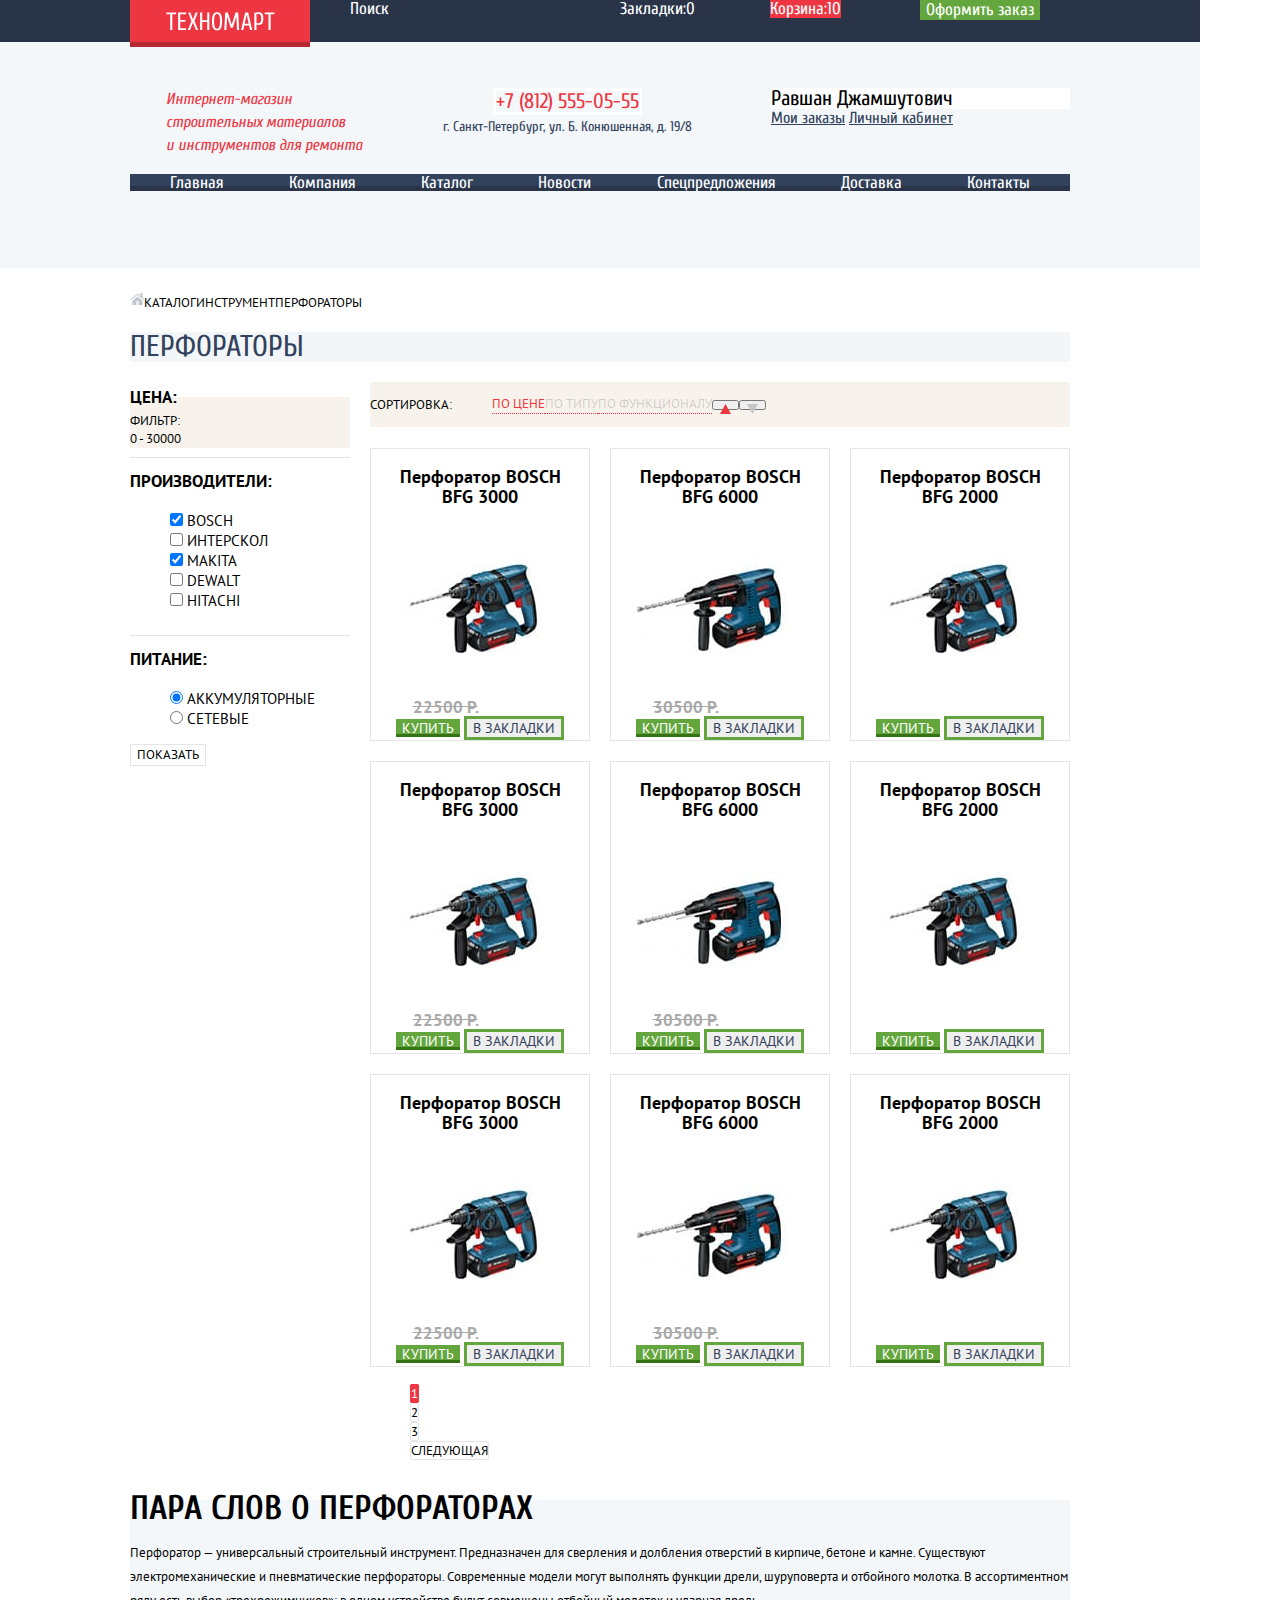
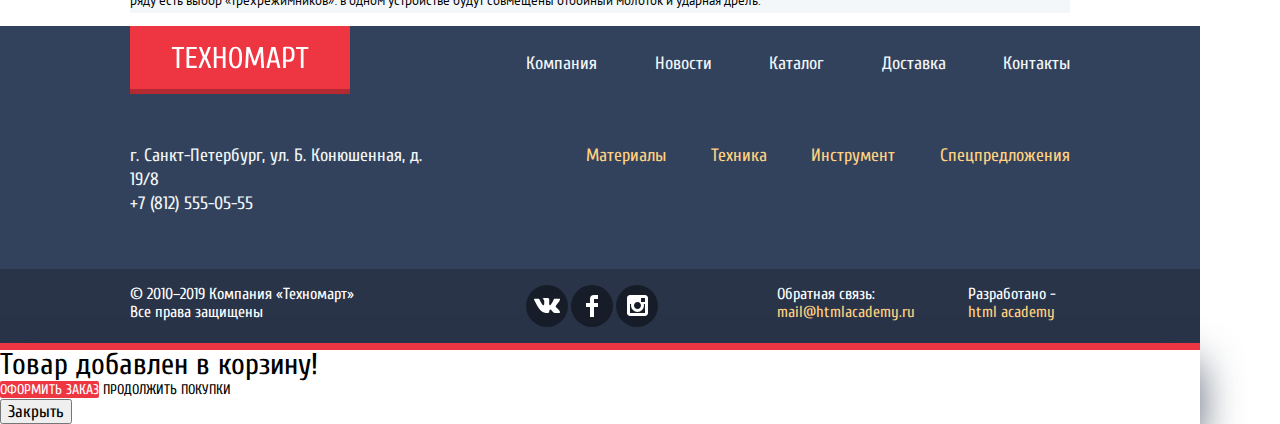
==== catalog.html @ 13ef3813 "basic flex net excl. the pink area" ====
<!DOCTYPE html>
<html lang="ru">

<head>
  <meta charset="UTF-8">
  <meta name="viewport" content="width=device-width, initial-scale=1.0">
  <meta http-equiv="X-UA-Compatible" content="ie=edge">
  <title>HTML Academy: Техномарт. Каталог товаров</title>
  <link href="css/normalize.css" rel="stylesheet">
  <link href="css/style.css" rel="stylesheet">
  <link href="https://fonts.googleapis.com/css?family=Cuprum:400,400i,700|PT+Sans:400,700&display=swap&subset=cyrillic" rel="stylesheet">
</head>

<body>
  <header class="main-header main-header-catalog">
    <nav class="top-nav">
      <div class="wrapper">
        <div class="logo-container">
          <a href="index.html" class="logo">
            <img src="img/logo-top.svg" alt="Логотип компании Техномарт." width="109" height="19">
          </a>
        </div>
        <ul class="top-menu">
          <li class="top-menu-item"><a class="search" href="">Поиск</a></li>
          <li class="top-menu-item"><a href="#">Закладки:<span>0</span></a></li>
          <li class="top-menu-item"><a class="link-active" href="#">Корзина:<span>10</span></a></li>
          <li class="top-menu-item">
            <button class="order-button" type="button">Оформить заказ</button>
          </li>
        </ul>
      </div>
    </nav>
    <div class="wrapper">
      <div class="main-header-middle">
        <p>
          Интернет-магазин строительных материалов<br>
          и инструментов для ремонта
        </p>
        <div class="main-header-middle-contact">
          <a href="tel:+78125550555">+7 (812) 555-05-55</a>
          <span>г. Санкт-Петербург, ул. Б. Конюшенная, д. 19/8</span>
        </div>
        <div class="user-account">
          <a class="user-name" href="#" class="user-name">Равшан Джамшутович</a>
          <div class="user-account-buttons">
            <a href="#">Мои заказы</a>
            <a href="#">Личный кабинет</a>
          </div>
        </div>
      </div>
      <nav class="main-nav">
        <ul class="main-menu">
          <li class="main-menu-item"><a href="index.html">Главная</a></li>
          <li class="main-menu-item"><a href="">Компания</a></li>
          <li class="main-menu-item main-menu-item-active"><a href="#">Каталог</a></li>
          <li class="main-menu-item"><a href="">Новости</a></li>
          <li class="main-menu-item"><a href="">Спецпредложения</a></li>
          <li class="main-menu-item"><a href="">Доставка</a></li>
          <li class="main-menu-item"><a href="">Контакты</a></li>
        </ul>
      </nav>
    </div>
  </header>
  <main class="wrapper">
    <div class="catalog-top">
      <h1>ПЕРФОРАТОРЫ</h1>
      <ul class="catalog-breadcrumbs">
        <li class="breadcrumbs-home"><a href="index.html" aria-label="На главную"></a></li>
        <li><a href="#">Каталог</a></li>
        <li><a href="#">Инструмент</a></li>
        <li><a href="#">Перфораторы</a></li>
      </ul>
    </div>
    <div class="filters-catalog-container">
      <section class="filters">
        <h2 class="visually-hidden">Фильтр товаров</h2>
        <form class="filter">
          <fieldset class="price-filter">
            <legend>Цена:</legend>
            <span>Фильтр:</span>
            <div class="slider">
              <span class="price-min"></span>
              <span class="color-range"></span>
              <span class="price-max"></span>
            </div>
            <div class="slider-range">
              <span>0</span>
              <span>-</span>
              <span>30000</span>
            </div>
          </fieldset>
          <hr>
          <fieldset>
            <legend>Производители:</legend>
            <ul>
              <li class="filter-option">
                <input id="filter-bosch" class="filter-input fliter-input-checkbox" type="checkbox" name="bosch" checked>
                <label for="filter-bosch">Bosch</label>
              </li>
              <li class="filter-option">
                <input id="filter-interskol" class="filter-input fliter-input-checkbox" type="checkbox" name="interskol">
                <label for="filter-interskol">Интерскол</label>
              </li>
              <li class="filter-option">
                <input id="filter-makita" class="filter-input fliter-input-checkbox" type="checkbox" name="makita" checked>
                <label for="filter-makita">Makita</label>
              </li>
              <li class="filter-option">
                <input id="filter-dewalt" class="filter-input fliter-input-checkbox" type="checkbox" name="dewalt">
                <label for="filter-dewalt">Dewalt</label>
              </li>
              <li class="filter-option">
                <input id="filter-hitachi" class="filter-input fliter-input-checkbox" type="checkbox" name="hitachi">
                <label for="filter-hitachi">Hitachi</label>
              </li>
            </ul>
          </fieldset>
          <hr>
          <fieldset>
            <legend>Питание:</legend>
            <ul>
              <li class="filter-option">
                <input id="filter-accumulator" class="filter-input fliter-input-checkbox" type="radio" name="product-group" value="accumulator" checked>
                <label for="filter-accumulator">Аккумуляторные</label>
              </li>
              <li class="filter-option">
                <input id="filter-network" class="filter-input fliter-input-checkbox" type="radio" name="product-group" value="network">
                <label for="filter-network">Сетевые</label>
              </li>
            </ul>
          </fieldset>
          <button class="filter-button" type="submit">Показать</button>
        </form>
      </section>
      <section class="catalog-tools">
        <h2 class="visually-hidden">Список перфораторов</h2>
        <div class="sorting">
          <span>Сортировка:</span>
          <ul class="sorting-list">
            <li class="sorting-item sorting-item-active">По цене</li>
            <li class="sorting-item">По типу</li>
            <li class="sorting-item">По функционалу</li>
          </ul>
          <div class="sorting-buttons">
            <button class="button-up sorting-button-active" type="button">
              <svg xmlns="http://www.w3.org/2000/svg" width="11" height="10" viewBox="0 0 11 10">
                <path d="M5.5 0L0 10h11z" />
              </svg>
            </button>
            <button class="button-down" type="button">
              <svg xmlns="http://www.w3.org/2000/svg" width="11" height="10" viewBox="0 0 11 10">
                <path d="M5.5 10L0 0h11" />
              </svg>
            </button>
          </div>
        </div>
        <ul class="catalog-list">
          <li class="catalog-item">
            <a href="#">
              <h3>
                Перфоратор BOSCH<br>
                BFG 3000
              </h3>
              <img src="img/bosch-bfg-3000.jpg" alt="Перфоратор Бош БФГ 3000." width="218" height="170">
              <span class="old-price">22500 Р.</span>
              <span class="new-price">15500 Р.</span>
              <!-- Нужно ли сюда этот спан с классом "visually-hidden" или оставить его только там, где он есть в макете? -->
              <span class="new-flag visually-hidden"></span>
            </a>
            <div class="catalog-item-buttons">
              <button class="purchase" type="button">Купить</button>
              <button class="wish-list" type="button">В закладки</button>
            </div>
          </li>
          <li class="catalog-item">
            <a href="#">
              <h3>
                Перфоратор BOSCH<br>
                BFG 6000
              </h3>
              <img src="img/bosch-bfg-6000.jpg" alt="Перфоратор Бош БФГ 6000." width="218" height="170">
              <span class="old-price">30500 Р.</span>
              <span class="new-price">22500 Р.</span>
              <span class="new-flag visually-hidden"></span>
            </a>
            <div class="catalog-item-buttons">
              <button class="purchase" type="button">Купить</button>
              <button class="wish-list" type="button">В закладки</button>
            </div>
          </li>
          <li class="catalog-item">
            <a href="#">
              <h3>
                Перфоратор BOSCH<br>
                BFG 2000
              </h3>
              <img src="img/bosch-bfg-2000.jpg" alt="Перфоратор Бош БФГ 2000." width="218" height="170">
              <span class="old-price"></span>
              <span class="new-price">12500 Р.</span>
              <span class="new-flag"></span>
            </a>
            <div class="catalog-item-buttons">
              <button class="purchase" type="button">Купить</button>
              <button class="wish-list" type="button">В закладки</button>
            </div>
          </li>
          <li class="catalog-item">
            <a href="#">
              <h3>
                Перфоратор BOSCH<br>
                BFG 3000
              </h3>
              <img src="img/bosch-bfg-3000.jpg" alt="Перфоратор Бош БФГ 3000." width="218" height="170">
              <span class="old-price">22500 Р.</span>
              <span class="new-price">15500 Р.</span>
              <span class="new-flag visually-hidden"></span>
            </a>
            <div class="catalog-item-buttons">
              <button class="purchase" type="button">Купить</button>
              <button class="wish-list" type="button">В закладки</button>
            </div>
          </li>
          <li class="catalog-item">
            <a href="#">
              <h3>
                Перфоратор BOSCH<br>
                BFG 6000
              </h3>
              <img src="img/bosch-bfg-6000.jpg" alt="Перфоратор Бош БФГ 6000." width="218" height="170">
              <span class="old-price">30500 Р.</span>
              <span class="new-price">22500 Р.</span>
              <span class="new-flag"></span>
            </a>
            <div class="catalog-item-buttons">
              <button class="purchase" type="button">Купить</button>
              <button class="wish-list" type="button">В закладки</button>
            </div>
          </li>
          <li class="catalog-item">
            <a href="#">
              <h3>
                Перфоратор BOSCH<br>
                BFG 2000
              </h3>
              <img src="img/bosch-bfg-2000.jpg" alt="Перфоратор Бош БФГ 2000." width="218" height="170">
              <span class="old-price"></span>
              <span class="new-price">12500 Р.</span>
              <span class="new-flag visually-hidden"></span>
            </a>
            <div class="catalog-item-buttons">
              <button class="purchase" type="button">Купить</button>
              <button class="wish-list" type="button">В закладки</button>
            </div>
          </li>
          <li class="catalog-item">
            <a href="#">
              <h3>
                Перфоратор BOSCH<br>
                BFG 3000
              </h3>
              <img src="img/bosch-bfg-3000.jpg" alt="Перфоратор Бош БФГ 3000." width="218" height="170">
              <span class="old-price">22500 Р.</span>
              <span class="new-price">15500 Р.</span>
              <span class="new-flag"></span>
            </a>
            <div class="catalog-item-buttons">
              <button class="purchase" type="button">Купить</button>
              <button class="wish-list" type="button">В закладки</button>
            </div>
          </li>
          <li class="catalog-item">
            <a href="#">
              <h3>
                Перфоратор BOSCH<br>
                BFG 6000
              </h3>
              <img src="img/bosch-bfg-6000.jpg" alt="Перфоратор Бош БФГ 6000." width="218" height="170">
              <span class="old-price">30500 Р.</span>
              <span class="new-price">22500 Р.</span>
              <span class="new-flag visually-hidden"></span>
            </a>
            <div class="catalog-item-buttons">
              <button class="purchase" type="button">Купить</button>
              <button class="wish-list" type="button">В закладки</button>
            </div>
          </li>
          <li class="catalog-item">
            <a href="#">
              <h3>
                Перфоратор BOSCH<br>
                BFG 2000
              </h3>
              <img src="img/bosch-bfg-2000.jpg" alt="Перфоратор Бош БФГ 2000." width="218" height="170">
              <span class="old-price"></span>
              <span class="new-price">12500 Р.</span>
              <span class="new-flag visually-hidden"></span>
            </a>
            <div class="catalog-item-buttons">
              <button class="purchase" type="button">Купить</button>
              <button class="wish-list" type="button">В закладки</button>
            </div>
          </li>
        </ul>
        <ul class="pagination-list">
          <li class="pagination-item-active"><a>1</a></li>
          <li><a>2</a></li>
          <li><a>3</a></li>
          <li><a>Следующая</a></li>
        </ul>
    </div>
    </section>
    <article class="catalog-article">
      <h1>ПАРА СЛОВ О ПЕРФОРАТОРАХ</h1>
      <p>Перфоратор — универсальный строительный инструмент. Предназначен для сверления и долбления отверстий в кирпиче, бетоне и камне.
        Существуют электромеханические и пневматические перфораторы. Современные модели могут выполнять функции дрели, шуруповерта и отбойного молотка. В ассортиментном ряду есть выбор «трехрежимников»: в одном устройстве будут совмещены
        отбойный молоток и ударная дрель.
      </p>
    </article>
  </main>
  <footer class="main-footer">
    <div class="main-footer-top">
      <div class="wrapper">
        <nav class="main-footer-nav">
          <div class="logo-container">
            <a href="#" class="logo">
              <img src="img/logo-bottom.svg" alt="Логотип компании Техномарт" width="138" height="23">
            </a>
          </div>
          <ul class="main-footer-menu">
            <li class="main-footer-menu-item"><a href="#">Компания</a></li>
            <li class="main-footer-menu-item"><a href="#">Новости</a></li>
            <li class="main-footer-menu-item"><a href="catalog.html">Каталог</a></li>
            <li class="main-footer-menu-item"><a href="#">Доставка</a></li>
            <li class="main-footer-menu-item"><a href="#">Контакты</a></li>
          </ul>
        </nav>
        <div class="breadcrumbs-container">
          <span>г. Санкт-Петербург, ул. Б. Конюшенная, д. 19/8<br>
            +7 (812) 555-05-55
          </span>
          <ul class="main-footer-breadcrumbs">
            <li><a href="#">Материалы</a></li>
            <li><a href="#">Техника</a></li>
            <li><a href="#">Инструмент</a></li>
            <li><a href="#">Спецпредложения</a></li>
          </ul>
        </div>
      </div>
    </div>
    <div class="main-footer-bottom">
      <div class="wrapper footer-bottom-container">
        <p>
          &copy; 2010–2019 Компания «Техномарт»<br>
          Все права защищены
        </p>
        <div class="social-info-container">
          <ul class="social-list">
            <li class="social-list-item"><a href="#" aria-label="ВКонтакте"></a></li>
            <li class="social-list-item"><a href="#" aria-label="Фейсбук"></a></li>
            <li class="social-list-item"><a href="#" aria-label="Инстаграм"></a></li>
          </ul>
          <p class="footer-email">
            Обратная связь:
            <a href="mailto:mail@htmlacademy.ru">mail@htmlacademy.ru</a>
          </p>
          <p class="footer-copyright">
            Разработано -
            <a href="https://htmlacademy.ru">html academy</a>
          </p>
        </div>
      </div>
    </div>
  </footer>
  <section class="modal modal-check">
    <h2 class="visually-hidden">Товар в корзине</h2>
    <span>Товар добавлен в корзину!</span>
    <div class="button-area modal-check-buttons">
      <a class="button" href="#">Оформить заказ</a>
      <a class="back-to-buy-button" href="#">Продолжить покупки</a>
    </div>
    <button class="modal-close" type="button">Закрыть</button>
  </section>
</body>

</html>
---- css/style.css ----
*, *::before, *::after {
  box-sizing: border-box;
}

html,
body {
  margin: 0;
  padding: 0;
}

body {
  font-family: 'Cuprum', sans-serif;
  font-size: 17px;
  line-height: 18px;
  font-weight: 400;
  color: #000000;
  background-color: #ffffff;
  width: 1200px;
}

a {
  text-decoration: none;
}

section h1,
.catalog-top h1 {
  font: inherit;
  font-size: 30px;
  line-height: 30px;
  color: #32425c;
  text-transform: uppercase;
}

.wrapper {
  width: 940px;
  margin: 0 auto;
}

.button {
  font: inherit;
  font-size: 14px;
  line-height: inherit;
  text-align: center;
  vertical-align: middle;
  text-transform: uppercase;
  color: #ffffff;
  background-color: #ee3643;
  border: none;
  border-radius: 2px;
}

.button:hover {
  background-color: #ca2c37;
}

.button:focus {
  background-color: #ba2732;
}

.visually-hidden {
  position: absolute;
  clip: rect(0 0 0 0);
  width: 1px;
  height: 1px;
  margin: -1px;
}

.main-header {
  background-color: #f4f7f9;
  padding-bottom: 60px;
  margin-bottom: 59px;
}

.top-nav {
  background-color: #293449;
  height: 42px;
  margin-bottom: 46px;
}

.top-nav .wrapper {
  display: flex;
  justify-content: space-between;
}
/* Логотип лучше позиционировать абсолютно? */
.logo-container {
  width: 220px;
  height: 47px;
  background-color: #ee3643;
  box-shadow: inset 0px -5px 0 0 rgba(0, 0, 0, 0.24);
  text-align: center;
}

.logo-container:hover {
  background-color: #ca2c37;
}

.logo-container:focus {
  background-color: #ba2732;
}

.logo {
  display: block;
  margin-top: 12px;
}

.top-menu {
  margin: 0;
  list-style: none;
  display: flex;
  justify-content: space-between;
  align-items: flex-start;
}

.top-menu-item a,
.main-menu-item a {
  font: inherit;
  color: #ffffff;
}

.top-menu .top-menu-item:not(first-child) {
  width: 150px;
}

.top-menu .top-menu-item:first-child {
  width: 270px;
}

.top-menu-item a:hover,
.main-menu-item a:hover {
  background-color: #212a3a;
}

.top-menu-item a:focus,
.main-menu-item a:focus {
  background-color: #161d29;
}

.top-menu-item .search:focus {
  color: #000000;
  background-color: #ffffff;
}

.top-menu-item .order-button {
  font: inherit;
  color: #ffffff;
  background-color: #63a63e;
  border: none;
}

.top-menu-item .order-button:hover {
  color: rgba(255, 255, 255, 0.5);
  background-color: #518534;
}

.top-menu-item .order-button:focus {
  color: #ffffff;
  background-color: #63a63e;
  outline: none;
}

.main-header-middle {
  flex-basis: 100%;
  display: flex;
  justify-content: space-between;
  align-items: flex-start;
}

.main-header-middle p {
  font-size: 16px;
  font-style: italic;
  line-height: 23px;
  color: #ee3643;
  width: 198px;
  margin: 0;
  margin-left: 36px;
}

.main-header-middle-contact {
  width: 270px;
  display: flex;
  flex-direction: column;
  justify-content: center;
  align-items: center;
}

.main-header-middle-contact a {
  font-size: 21px;
  line-height: 21px;
  color: #ee3643;
  border: solid 3px #ffffff;
}

.main-header-middle-contact span {
  font-size: 14px;
  line-height: 24px;
  color: #32425c;
}

.login-signup-buttons {
  width: 281px;
  display: flex;
  justify-content: space-between;
}

.login-signup-buttons a {
  /* width: 121px; */
  font-size: 21px;
  line-height: 21px;
  color: inherit;
  background-color: #ffffff;
}

.login-signup-buttons a:hover {
  color: #ee3643;
}

.login-signup-buttons a:focus {
  color: rgba(0, 0, 0, 0.3);
  outline: none;
}

.main-menu {
  list-style: none;
  flex-basis: 100%;
  display: flex;
  justify-content: space-between;
  line-height: 17px;
  background-color: #32425c;
  box-shadow: inset 0px -5px 0 0 #293449;

}

/* .main-menu .main-menu-item:first-child {
  padding-left: 40px;
} */

.main-menu .main-menu-item:last-child {
  padding-right: 40px;
}

.offers {
  color: #ffffff;
}

.offers-list {
  list-style: none;
}

.offers-list-item h3 {
  font-size: 24px;
  line-height: 30px;
  font-weight: 700;
}

.offers-list-item a {
  font-size: 14px;
  color: inherit;
  text-transform: uppercase;
  background-color: rgba(0, 0, 0, 0.1);
}

.offers-list-item a:hover {
  background-color: rgba(0, 0, 0, 0.2);
}

.offers-list-item a:focus {
  background-color: rgba(0, 0, 0, 0.3);
}

.offers-list-item:nth-child(1) {
  background-color: #ffbf47;
}

.offers-list-item:nth-child(2) {
  background-color: #3bbce3;
}

.offers-list-item:nth-child(3) {
  background-color: #dc91d8;
}

.offers-list-item:nth-child(4) {
  background-color: #8ed78f;
}

.offers-list-item:nth-child(5) {
  background-color: #ffc047;
}

.offer-icon-materials {
  width: 44px;
  height: 65px;
  background-image: url('../img/materials.svg');
  background-repeat: no-repeat;
  background-size: contain;
}

.offer-icon-tools {
  width: 75px;
  height: 61px;
  background-image: url('../img/tools.svg');
  background-repeat: no-repeat;
  background-size: contain;
}

.offer-icon-machinery {
  width: 78px;
  height: 62px;
  background-image: url('../img/machinery.svg');
  background-repeat: no-repeat;
  background-size: contain;
}

.offer-icon-discounts {
  width: 59px;
  height: 72px;
  background-image: url('../img/discounts.svg');
  background-repeat: no-repeat;
  background-size: contain;
}

.offer-icon-delivery {
  width: 78px;
  height: 63px;
  background-image: url('../img/delivery.svg');
  background-repeat: no-repeat;
  background-size: contain;
}

.slider-container span:nth-child(1) {
  font-size: 36px;
  line-height: 36px;
  font-weight: 700;
  text-transform: uppercase;
}

.slider-container span:nth-child(2) {
  font-size: 18px;
  line-height: 24px;
}

.slider-arrows {
  display: block;
  width: 22px;
  height: 40px;
}

.slider-arrows.arrow-left {
  background-image: url('../img/icon-arrow-left.svg');
  background-repeat: no-repeat;
  background-size: contain;
}

.slider-arrows.arrow-right {
  background-image: url('../img/icon-arrow-right.svg');
  background-repeat: no-repeat;
  background-size: contain;
}

.popular-products .section-top,
.popular-producers .section-top {
  background-color: #f9f5f0;
}

.catalog-list {
  list-style: none;
  margin-bottom: 52px;
}

.catalog-item {
  font-family: 'PT Sans', 'Arial', sans-serif;
  font-weight: 700;
  text-align: center;
  border: 1px solid #e5e5e5;
}

.catalog-item:hover {
  box-shadow: 0px 10px 25px 0 rgba(41, 52, 73, 0.5);
}

.catalog-item:hover img {
  visibility: hidden;
}

.catalog-item a {
  font: inherit;
  color: #000000;
}

.catalog-item h3 {
  font-size: 18px;
  line-height: 20px;
}

.catalog-item .old-price {
  font-size: 17px;
  line-height: 18px;
  color: #a9a9a9;
  text-decoration: line-through;
}

.catalog-item .new-price {
  font-size: 17px;
  line-height: 18px;
  color: #ffffff;
}

/* .catalog-item .new-flag {
  display: block;

  width: 60px;
  height: 59px;
} */

.catalog-item-buttons {
  font: inherit;
  font-size: 14px;
  text-align: center;
  vertical-align: middle;
}

.catalog-item-buttons .purchase {
  color: #ffffff;
  text-transform: uppercase;
  background-color: #63a63e;
  border: none;
  box-shadow: inset 0px -3px 0 0 #367315;
}

.catalog-item-buttons .purchase:hover {
  background-color: #5fbb2d;
}

.catalog-item-buttons .purchase:focus {
  background-color: #518534;
  outline: none;
  box-shadow: none;
}

.catalog-item-buttons .wish-list {
  color: #32425c;
  text-transform: uppercase;
  border: none;
  border: solid 3px #63a63e;
}

.catalog-item-buttons .wish-list:hover {
  border: solid 3px #32425c;
}

.catalog-item-buttons .wish-list:focus {
  color: rgba(50, 66, 92, 0.3);
  outline: none;
  border: solid 3px rgba(50, 66, 92, 0.3);
}

.producers-list li {
  list-style: none;
}

.producers-list a {
  text-align: center;
  border: solid 1px #eaeaea;
}

.producers-list a:hover {
  box-shadow: 0px 10px 25px 0 rgba(41, 52, 73, 0.5);
}

.producers-list a:focus {
  opacity: 0.3;
  box-shadow: 0px 4px 10px 0 rgba(41, 52, 73, 0.5);
}

.services {
  background-color: #f4f7f9;
}

.services h1 {
  color: inherit;
}

.services p,
.about p,
.main-contact p {
  font-family: 'PT Sans', 'Arial', sans-serif;
  font-size: 13px;
  line-height: 24px;
  font-weight: 400;
}

.service-tabs {
  list-style: none;
}

.service-tabs a {
  font-size: 21px;
  line-height: 30px;
  font-weight: 700;
  color: #ffffff;
  background-color: #32425c;
  box-shadow: 0px 1px 0 0 #293449, inset 0px 1px 0 0 #405069;
}

.service-tab-active .tab-active-link {
  color: #32425c;
  background-color: #ffffff;
  box-shadow: 0px 1px 0 0 #ffffff, inset 0px 1px 0 0 #ffffff;
}

.service-tabs a:not(.tab-active-link):hover,
.service-tabs a:not(.tab-active-link):focus {
  background-color: #293449;
  outline: none;
}

.service-list-item h2 {
  font-size: 36px;
  line-height: 36px;
  font-weight: 400;
  color: #32425c;
  text-transform: uppercase;
}

.logistics-list {
  list-style: none;
}

.logistics-list li {
  font-size: 18px;
  line-height: 20px;
}

.about-contact-container {
  display: flex;
  flex-basis: 100%;
  justify-content: space-between;
  margin-bottom: 86px;
}

.about h1,
.main-contact h1 {
  color: #000000;
}

.about {
  width: 519px;
}

.main-contact {
  width: 300px;
}

.main-footer-nav {
  display: flex;
  flex-basis: 100%;
  justify-content: space-between;
  align-items: flex-end;
  margin-bottom: 32px;
}

.main-footer-nav .logo-container {
  width: 220px;
  height: 68px;
}

.main-footer-nav .logo {
  margin-top: 20px;
}

.main-footer-top {
  font-size: 18px;
  line-height: 24px;
  background-color: #32425c;
}

.main-footer-menu {
  width: 544px;
  display: flex;
  justify-content: space-between;
  padding-left: 0;
  list-style: none;
}

.main-footer-breadcrumbs {
  list-style: none;
}

.main-footer-menu-item a {
  color: #f1f5f7;
}

.main-footer-menu-item a:hover,
.main-footer-breadcrumbs a:hover {
  text-decoration: underline;
}

.main-footer-menu-item a:focus {
  color: rgba(241, 245, 247, 0.5);
  text-decoration: none;
}

.breadcrumbs-container {
  display: flex;
  flex-basis: 100%;
  justify-content: space-between;
  align-items: baseline;
  padding-bottom: 53px;
}

.breadcrumbs-container span {
  width: 324px;
  color: #f1f5f7;
}

.main-footer-breadcrumbs {
  width: 524px;
  display: flex;
  justify-content: space-between;
}

.main-footer-breadcrumbs a:focus {
  text-decoration: none;
  color: rgba(255, 209, 128, 0.5);
}

.main-footer-breadcrumbs a {
  font: inherit;
  color: #ffd180;
}

.main-footer-bottom {
  font-size: 16px;
  background-color: #293449;
}

.footer-bottom-container {
  display: flex;
  flex-basis: 100%;
  justify-content: space-between;
}

.main-footer-bottom p {
  width: 228px;
  color: #ffffff;
}

.social-info-container {
  width: 544px;
  display: flex;
}

.social-list {
  width: 132px;
  display: flex;
  padding-left: 0;
  margin-right: 119px;
  list-style: none;
}

.social-list-item a {
  display: block;
  width: 42px;
  height: 42px;
  margin-right: 3px;
  background-color: #161d29;
  border-radius: 50%;
}

.social-list-item:nth-child(1) a {
  background-image: url('../img/vk-icon.svg');
  background-repeat: no-repeat;
  background-position: center;
}

.social-list-item:nth-child(2) a {
  background-image: url('../img/fb-icon.svg');
  background-repeat: no-repeat;
  background-position: center;
}

.social-list-item:nth-child(3) a {
  margin-right: 0;
  background-image: url('../img/insta-icon.svg');
  background-repeat: no-repeat;
  background-position: center;
}

.social-list-item a:hover,
.social-list-item a:focus {
  background-color: #ee3643;
}

.footer-email {
  width: 135px;
  margin-right: 53px;
}

.footer-copyright {
  width: 96px;
  margin-right: auto;
}

.footer-email a,
.footer-copyright a {
  font: inherit;
  font-size: 16px;
  color: #ffd180;
}

.footer-email a:hover,
.footer-copyright a:hover {
  text-decoration: underline;
}

.footer-email a:focus,
.footer-copyright a:focus {
  text-decoration: none;
  color: #ee3643;
}

/*CATALOG*/
.main-header-catalog {
  margin-bottom: 25px;
}

.top-menu-item .link-active {
  background-color: #ee3643;
}

.main-header-middle .user-account {
  width: 299px;
  display: flex;
  flex-direction: column;
}

.user-account .user-name {
  font: inherit;
  font-size: 21px;
  line-height: 21px;
  color: inherit;
  background-color: #ffffff;
}

.user-name:hover {
  color: #000000;
}

.user-name:focus{
  color: rgba(0, 0, 0, 0.3)
}

.user-account a:not(.user-name) {
  font: inherit;
  font-size: 16px;
  color: #32425c;
  text-decoration: underline;
}

.user-account a:not(.user-name):hover {
  color: #ee3643;
}

.user-account a:not(.user-name):focus {
  color: rgba(50, 66, 92, 0.3);
}

.catalog-top {
  display: flex;
  flex-direction: column;
}

.catalog-top h1 {
  background-color: #f2f6f8;
  margin-bottom: 20px;
}

.catalog-breadcrumbs {
  width: 940px;
  margin: 0;
  padding: 0;
  display: flex;
  justify-content: flex-start;
  list-style: none;
  order: -1;
}

.catalog-breadcrumbs a {
  font-family: 'PT Sans', 'Arial', sans-serif;
  font-size: 13px;
  line-height: 18px;
  font-weight: 400;
  color: inherit;
  text-transform: uppercase;
}

.breadcrumbs-home a {
  display: block;
  width: 14px;
  height: 12px;
  background-image: url('../img/icon-home.svg');
  background-repeat: no-repeat;
  background-position: center;
  cursor: pointer;
}

.filters-catalog-container {
  display: flex;
  flex-basis: 100%;
  justify-content: space-between;
  align-items: flex-start;
}

.filters {
  width: 220px;
}

.filter fieldset {
  margin: 0;
  padding: 0;
  border: none;
}

.filter legend {
  font-family: 'PT Sans', 'Arial', sans-serif;
	font-size: 17px;
	line-height: 30px;
  font-weight: 700;
  text-transform: uppercase;
}

.price-filter {
  font-family: 'PT Sans', 'Arial', sans-serif;
  font-size: 13px;
  line-height: 18px;
  font-weight: 400;
  text-transform: uppercase;
  background-color: #f7f3ec;
}

.slider span:not(:nth-child(2)){
  font-size: 17px;
  background-color: #f7f3ec;
}

hr {
border: 0;
height: 1px;
background-color: #e5e5e5;
}

.filter ul {
  font-family: 'PT Sans', 'Arial', sans-serif;
	font-size: 15px;
	line-height: 20px;
  font-weight: 400;
  text-transform: uppercase;
  list-style: none;
}

.filter-input:hover + label,
.filter-input:hover + label {
	color: #000000;
}

.filter-input:disabled + label {
	color: #000000;
	opacity: 0.4;
}

.filter-button {
  font-family: 'PT Sans', 'Arial', sans-serif;
  font-size: 13px;
  line-height: 18px;
  font-weight: 400;
  text-align: center;
  vertical-align: middle;
  text-transform: uppercase;
  background-color: #ffffff;
  border: solid 1px #e5e5e5;
  cursor: pointer;
}

.filter-button:hover {
  border: solid 1px #bdc6ca;
}

.filter-button:focus {
  border: solid 1px #ee3643;
  outline: none;
}

.catalog-tools {
  width: 700px;
}

.sorting {
  display: flex;
  align-items: center;
  font-family: 'PT Sans', 'Arial', sans-serif;
  font-size: 13px;
  line-height: 18px;
  font-weight: 400;
  text-transform: uppercase;
  background-color: #f7f3ec;
  margin-bottom: 21px;
}

.sorting-list {
  display: flex;
  list-style: none;
}

.sorting-item {
  color: rgba(0, 0, 0, 0.18);
  border-bottom: 1px dotted #ee3643;
}

.sorting-item:hover,
.sorting-item:focus {
  border-bottom: 1px solid #ee3643;
}

.sorting-item-active {
  color: #ee3643;
}

.sorting-buttons {
  display: flex;
  width: 11px;
  height: 10px;
  fill: #c5c5c5;
  border: none;
  background-color: inherit;
  cursor: pointer;
}

.sorting-buttons:hover,
.sorting-buttons:focus {
  fill: #000000;
  outline: none;
}

.sorting-button-active {
  fill: #ee3643;
}

.catalog-list {
  width: 100%;
  margin: 0;
  padding: 0;
  display: flex;
  flex-wrap: wrap;
  justify-content: space-between;
}

.catalog-item {
  width: 220px;
  margin-bottom: 20px;
}

.catalog-item:nth-child(n+7) {
  margin-bottom: 0;
}

.pagination-list {
	list-style: none;
}

.pagination-list a {
  font-family: 'PT Sans', 'Arial', sans-serif;
  font-size: 13px;
  line-height: 18px;
  font-weight: 400;
  text-transform: uppercase;
  background-color: #ffffff;
  border: solid 1px #e5e5e5;
  border-radius: 2px;
}

.pagination-list a:hover {
  border: solid 1px #bdc6ca;
}

.pagination-list a:focus,
.pagination-list a:active {
  border: solid 1px #ee3643;
}

.pagination-item-active a {
  color: #ffffff;
  background-color: #ee3643;
  border: solid 1px #ee3643;
}

.catalog-article {
  background-color: #f4f7f9;
}

.catalog-article p {
  font-family: 'PT Sans', 'Arial', sans-serif;
  font-size: 13px;
  line-height: 24px;
  font-weight: 400;
}

/* MODAL */

.modal-login,
.modal-check {
  border-top: 7px solid #ee3643;
}

.modal-login {
  box-shadow: 0px 20px 40px 0 rgba(0, 1, 1, 0.75);
}

.modal-login label {
  font-size: 18px;
}

.modal-login input[type='text'],
.modal-login input[type='email'],
.modal-login textarea {
  border: none;
  border: solid 2px #dee3e4;
}

.modal-login textarea {
  resize: none;
}

.modal-login input[type='text']::-moz-placeholder,
.modal-login input[type='email']::-moz-placeholder,
.modal-login textarea::-moz-placeholder {
  font-family: 'PT Sans', 'Arial', sans-serif;
  font-size: 13px;
  line-height: 24px;
  font-weight: 400;
  color: #a9a9a9
}

.modal-login input[type='text']::-webkit-input-placeholder,
.modal-login input[type='email']::-webkit-input-placeholder,
.modal-login textarea::-webkit-input-placeholder {
  font-family: 'PT Sans', 'Arial', sans-serif;
  font-size: 13px;
  line-height: 24px;
  font-weight: 400;
  color: #a9a9a9
}

.modal-login input[type='text']::-ms-input-placeholder,
.modal-login input[type='email']::-ms-input-placeholder,
.modal-login textarea::-ms-input-placeholder {
  font-family: 'PT Sans', 'Arial', sans-serif;
  font-size: 13px;
  line-height: 24px;
  font-weight: 400;
  color: #a9a9a9
}

.modal-login input[type='text']:-ms-input-placeholder,
.modal-login input[type='email']:-ms-input-placeholder,
.modal-login textarea:-ms-input-placeholder {
  font-family: 'PT Sans', 'Arial', sans-serif;
  font-size: 13px;
  line-height: 24px;
  font-weight: 400;
  color: #a9a9a9
}

.modal-login input[type='text']::placeholder,
.modal-login input[type='email']::placeholder,
.modal-login textarea::placeholder {
  font-family: 'PT Sans', 'Arial', sans-serif;
  font-size: 13px;
  line-height: 24px;
  font-weight: 400;
  color: #a9a9a9
}

.modal-login .button-area {
  background-color: #f4f4f4;
}

.modal-check {
  box-shadow: 0px 20px 40px 0 rgba(41, 52, 73, 0.75);
}

.modal-check span {
  font-size: 30px;
  line-height: 30px;
  text-align: center;
}

.modal-check .back-to-buy-button {
  font: inherit;
  font-size: 14px;
  color: inherit;
  text-transform: uppercase;
  text-align: center;
  background-color: #ffffff;

}
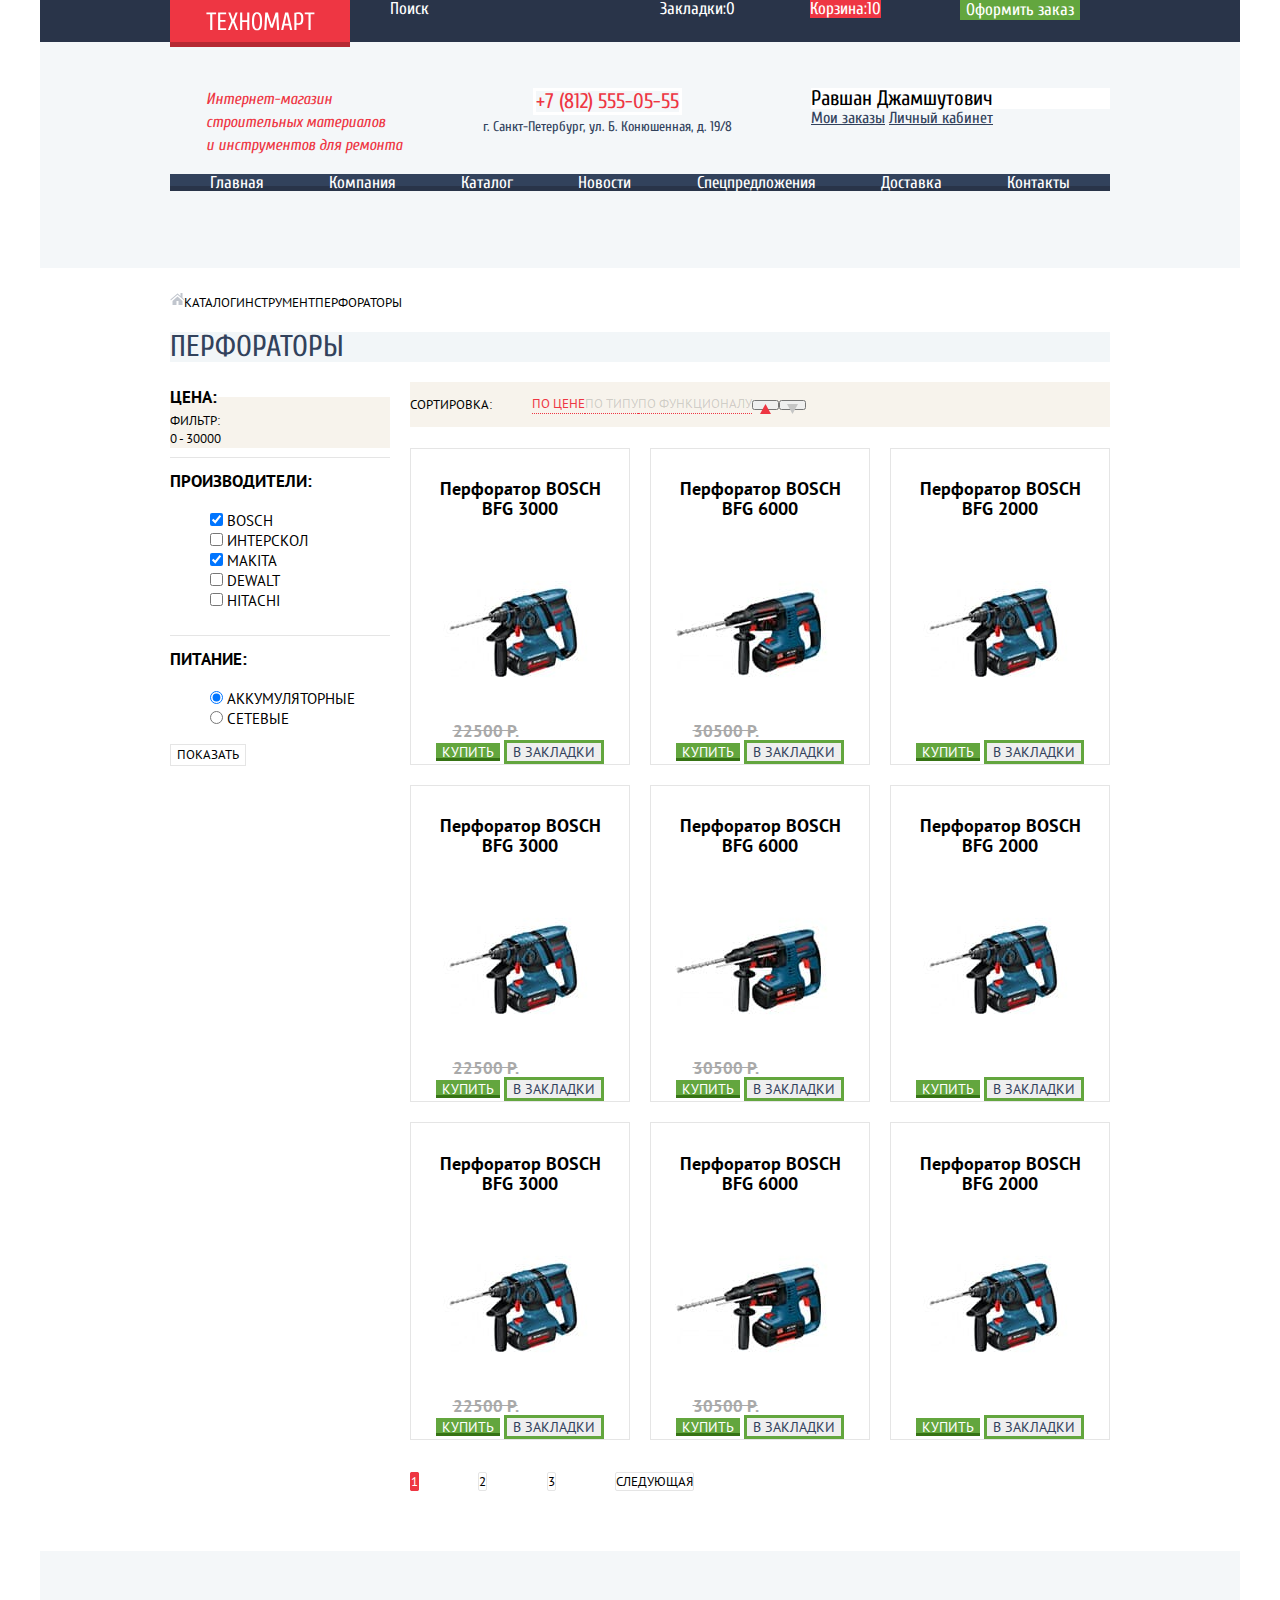
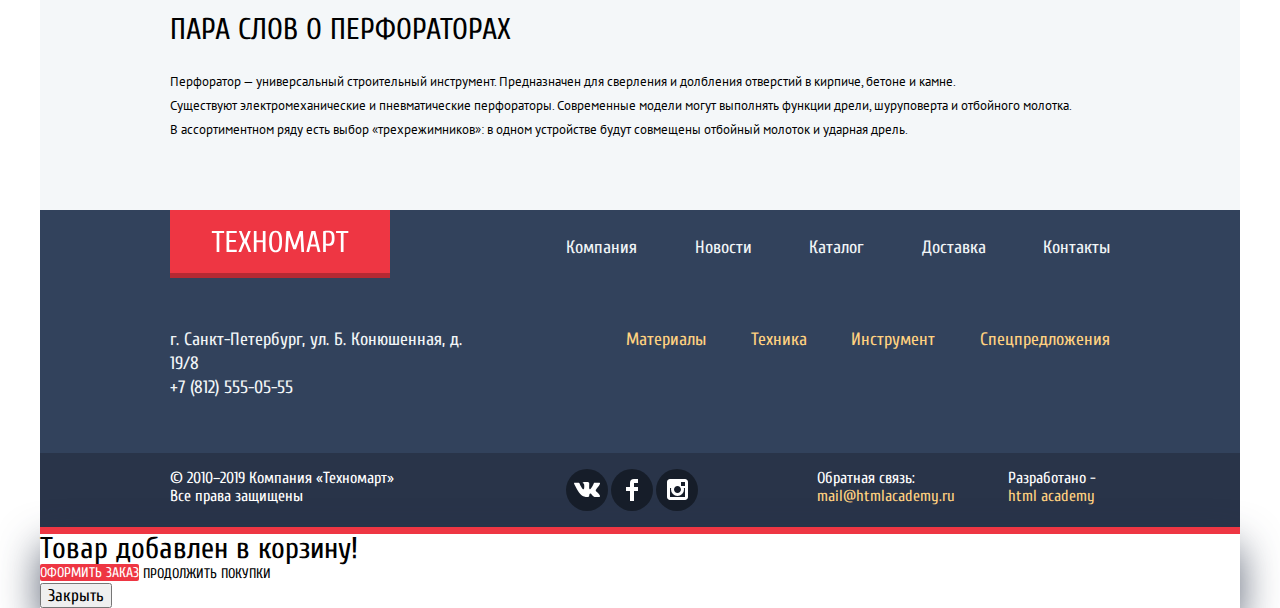
==== commit e6ce5449: "basic flex net completed" ====
--- a/catalog.html
+++ b/catalog.html
@@ -41,7 +41,7 @@
           <span>г. Санкт-Петербург, ул. Б. Конюшенная, д. 19/8</span>
         </div>
         <div class="user-account">
-          <a class="user-name" href="#" class="user-name">Равшан Джамшутович</a>
+          <a class="user-name" href="#">Равшан Джамшутович</a>
           <div class="user-account-buttons">
             <a href="#">Мои заказы</a>
             <a href="#">Личный кабинет</a>
@@ -61,260 +61,264 @@
       </nav>
     </div>
   </header>
-  <main class="wrapper">
-    <div class="catalog-top">
-      <h1>ПЕРФОРАТОРЫ</h1>
-      <ul class="catalog-breadcrumbs">
-        <li class="breadcrumbs-home"><a href="index.html" aria-label="На главную"></a></li>
-        <li><a href="#">Каталог</a></li>
-        <li><a href="#">Инструмент</a></li>
-        <li><a href="#">Перфораторы</a></li>
-      </ul>
-    </div>
-    <div class="filters-catalog-container">
-      <section class="filters">
-        <h2 class="visually-hidden">Фильтр товаров</h2>
-        <form class="filter">
-          <fieldset class="price-filter">
-            <legend>Цена:</legend>
-            <span>Фильтр:</span>
-            <div class="slider">
-              <span class="price-min"></span>
-              <span class="color-range"></span>
-              <span class="price-max"></span>
+  <main>
+    <div class="wrapper">
+      <div class="catalog-top">
+        <h1>ПЕРФОРАТОРЫ</h1>
+        <ul class="catalog-breadcrumbs">
+          <li class="breadcrumbs-home"><a href="index.html" aria-label="На главную"></a></li>
+          <li><a href="#">Каталог</a></li>
+          <li><a href="#">Инструмент</a></li>
+          <li><a href="#">Перфораторы</a></li>
+        </ul>
+      </div>
+      <div class="filters-catalog-container">
+        <section class="filters">
+          <h2 class="visually-hidden">Фильтр товаров</h2>
+          <form class="filter">
+            <fieldset class="price-filter">
+              <legend>Цена:</legend>
+              <span>Фильтр:</span>
+              <div class="slider">
+                <span class="price-min"></span>
+                <span class="color-range"></span>
+                <span class="price-max"></span>
+              </div>
+              <div class="slider-range">
+                <span>0</span>
+                <span>-</span>
+                <span>30000</span>
+              </div>
+            </fieldset>
+            <hr>
+            <fieldset>
+              <legend>Производители:</legend>
+              <ul>
+                <li class="filter-option">
+                  <input id="filter-bosch" class="filter-input fliter-input-checkbox" type="checkbox" name="bosch" checked>
+                  <label for="filter-bosch">Bosch</label>
+                </li>
+                <li class="filter-option">
+                  <input id="filter-interskol" class="filter-input fliter-input-checkbox" type="checkbox" name="interskol">
+                  <label for="filter-interskol">Интерскол</label>
+                </li>
+                <li class="filter-option">
+                  <input id="filter-makita" class="filter-input fliter-input-checkbox" type="checkbox" name="makita" checked>
+                  <label for="filter-makita">Makita</label>
+                </li>
+                <li class="filter-option">
+                  <input id="filter-dewalt" class="filter-input fliter-input-checkbox" type="checkbox" name="dewalt">
+                  <label for="filter-dewalt">Dewalt</label>
+                </li>
+                <li class="filter-option">
+                  <input id="filter-hitachi" class="filter-input fliter-input-checkbox" type="checkbox" name="hitachi">
+                  <label for="filter-hitachi">Hitachi</label>
+                </li>
+              </ul>
+            </fieldset>
+            <hr>
+            <fieldset>
+              <legend>Питание:</legend>
+              <ul>
+                <li class="filter-option">
+                  <input id="filter-accumulator" class="filter-input fliter-input-checkbox" type="radio" name="product-group" value="accumulator" checked>
+                  <label for="filter-accumulator">Аккумуляторные</label>
+                </li>
+                <li class="filter-option">
+                  <input id="filter-network" class="filter-input fliter-input-checkbox" type="radio" name="product-group" value="network">
+                  <label for="filter-network">Сетевые</label>
+                </li>
+              </ul>
+            </fieldset>
+            <button class="filter-button" type="submit">Показать</button>
+          </form>
+        </section>
+        <section class="catalog-tools">
+          <h2 class="visually-hidden">Список перфораторов</h2>
+          <div class="sorting">
+            <span>Сортировка:</span>
+            <ul class="sorting-list">
+              <li class="sorting-item sorting-item-active">По цене</li>
+              <li class="sorting-item">По типу</li>
+              <li class="sorting-item">По функционалу</li>
+            </ul>
+            <div class="sorting-buttons">
+              <button class="button-up sorting-button-active" type="button">
+                <svg xmlns="http://www.w3.org/2000/svg" width="11" height="10" viewBox="0 0 11 10">
+                  <path d="M5.5 0L0 10h11z" />
+                </svg>
+              </button>
+              <button class="button-down" type="button">
+                <svg xmlns="http://www.w3.org/2000/svg" width="11" height="10" viewBox="0 0 11 10">
+                  <path d="M5.5 10L0 0h11" />
+                </svg>
+              </button>
             </div>
-            <div class="slider-range">
-              <span>0</span>
-              <span>-</span>
-              <span>30000</span>
-            </div>
-          </fieldset>
-          <hr>
-          <fieldset>
-            <legend>Производители:</legend>
-            <ul>
-              <li class="filter-option">
-                <input id="filter-bosch" class="filter-input fliter-input-checkbox" type="checkbox" name="bosch" checked>
-                <label for="filter-bosch">Bosch</label>
-              </li>
-              <li class="filter-option">
-                <input id="filter-interskol" class="filter-input fliter-input-checkbox" type="checkbox" name="interskol">
-                <label for="filter-interskol">Интерскол</label>
-              </li>
-              <li class="filter-option">
-                <input id="filter-makita" class="filter-input fliter-input-checkbox" type="checkbox" name="makita" checked>
-                <label for="filter-makita">Makita</label>
-              </li>
-              <li class="filter-option">
-                <input id="filter-dewalt" class="filter-input fliter-input-checkbox" type="checkbox" name="dewalt">
-                <label for="filter-dewalt">Dewalt</label>
-              </li>
-              <li class="filter-option">
-                <input id="filter-hitachi" class="filter-input fliter-input-checkbox" type="checkbox" name="hitachi">
-                <label for="filter-hitachi">Hitachi</label>
-              </li>
-            </ul>
-          </fieldset>
-          <hr>
-          <fieldset>
-            <legend>Питание:</legend>
-            <ul>
-              <li class="filter-option">
-                <input id="filter-accumulator" class="filter-input fliter-input-checkbox" type="radio" name="product-group" value="accumulator" checked>
-                <label for="filter-accumulator">Аккумуляторные</label>
-              </li>
-              <li class="filter-option">
-                <input id="filter-network" class="filter-input fliter-input-checkbox" type="radio" name="product-group" value="network">
-                <label for="filter-network">Сетевые</label>
-              </li>
-            </ul>
-          </fieldset>
-          <button class="filter-button" type="submit">Показать</button>
-        </form>
-      </section>
-      <section class="catalog-tools">
-        <h2 class="visually-hidden">Список перфораторов</h2>
-        <div class="sorting">
-          <span>Сортировка:</span>
-          <ul class="sorting-list">
-            <li class="sorting-item sorting-item-active">По цене</li>
-            <li class="sorting-item">По типу</li>
-            <li class="sorting-item">По функционалу</li>
-          </ul>
-          <div class="sorting-buttons">
-            <button class="button-up sorting-button-active" type="button">
-              <svg xmlns="http://www.w3.org/2000/svg" width="11" height="10" viewBox="0 0 11 10">
-                <path d="M5.5 0L0 10h11z" />
-              </svg>
-            </button>
-            <button class="button-down" type="button">
-              <svg xmlns="http://www.w3.org/2000/svg" width="11" height="10" viewBox="0 0 11 10">
-                <path d="M5.5 10L0 0h11" />
-              </svg>
-            </button>
           </div>
-        </div>
-        <ul class="catalog-list">
-          <li class="catalog-item">
-            <a href="#">
-              <h3>
-                Перфоратор BOSCH<br>
-                BFG 3000
-              </h3>
-              <img src="img/bosch-bfg-3000.jpg" alt="Перфоратор Бош БФГ 3000." width="218" height="170">
-              <span class="old-price">22500 Р.</span>
-              <span class="new-price">15500 Р.</span>
-              <!-- Нужно ли сюда этот спан с классом "visually-hidden" или оставить его только там, где он есть в макете? -->
-              <span class="new-flag visually-hidden"></span>
-            </a>
-            <div class="catalog-item-buttons">
-              <button class="purchase" type="button">Купить</button>
-              <button class="wish-list" type="button">В закладки</button>
-            </div>
-          </li>
-          <li class="catalog-item">
-            <a href="#">
-              <h3>
-                Перфоратор BOSCH<br>
-                BFG 6000
-              </h3>
-              <img src="img/bosch-bfg-6000.jpg" alt="Перфоратор Бош БФГ 6000." width="218" height="170">
-              <span class="old-price">30500 Р.</span>
-              <span class="new-price">22500 Р.</span>
-              <span class="new-flag visually-hidden"></span>
-            </a>
-            <div class="catalog-item-buttons">
-              <button class="purchase" type="button">Купить</button>
-              <button class="wish-list" type="button">В закладки</button>
-            </div>
-          </li>
-          <li class="catalog-item">
-            <a href="#">
-              <h3>
-                Перфоратор BOSCH<br>
-                BFG 2000
-              </h3>
-              <img src="img/bosch-bfg-2000.jpg" alt="Перфоратор Бош БФГ 2000." width="218" height="170">
-              <span class="old-price"></span>
-              <span class="new-price">12500 Р.</span>
-              <span class="new-flag"></span>
-            </a>
-            <div class="catalog-item-buttons">
-              <button class="purchase" type="button">Купить</button>
-              <button class="wish-list" type="button">В закладки</button>
-            </div>
-          </li>
-          <li class="catalog-item">
-            <a href="#">
-              <h3>
-                Перфоратор BOSCH<br>
-                BFG 3000
-              </h3>
-              <img src="img/bosch-bfg-3000.jpg" alt="Перфоратор Бош БФГ 3000." width="218" height="170">
-              <span class="old-price">22500 Р.</span>
-              <span class="new-price">15500 Р.</span>
-              <span class="new-flag visually-hidden"></span>
-            </a>
-            <div class="catalog-item-buttons">
-              <button class="purchase" type="button">Купить</button>
-              <button class="wish-list" type="button">В закладки</button>
-            </div>
-          </li>
-          <li class="catalog-item">
-            <a href="#">
-              <h3>
-                Перфоратор BOSCH<br>
-                BFG 6000
-              </h3>
-              <img src="img/bosch-bfg-6000.jpg" alt="Перфоратор Бош БФГ 6000." width="218" height="170">
-              <span class="old-price">30500 Р.</span>
-              <span class="new-price">22500 Р.</span>
-              <span class="new-flag"></span>
-            </a>
-            <div class="catalog-item-buttons">
-              <button class="purchase" type="button">Купить</button>
-              <button class="wish-list" type="button">В закладки</button>
-            </div>
-          </li>
-          <li class="catalog-item">
-            <a href="#">
-              <h3>
-                Перфоратор BOSCH<br>
-                BFG 2000
-              </h3>
-              <img src="img/bosch-bfg-2000.jpg" alt="Перфоратор Бош БФГ 2000." width="218" height="170">
-              <span class="old-price"></span>
-              <span class="new-price">12500 Р.</span>
-              <span class="new-flag visually-hidden"></span>
-            </a>
-            <div class="catalog-item-buttons">
-              <button class="purchase" type="button">Купить</button>
-              <button class="wish-list" type="button">В закладки</button>
-            </div>
-          </li>
-          <li class="catalog-item">
-            <a href="#">
-              <h3>
-                Перфоратор BOSCH<br>
-                BFG 3000
-              </h3>
-              <img src="img/bosch-bfg-3000.jpg" alt="Перфоратор Бош БФГ 3000." width="218" height="170">
-              <span class="old-price">22500 Р.</span>
-              <span class="new-price">15500 Р.</span>
-              <span class="new-flag"></span>
-            </a>
-            <div class="catalog-item-buttons">
-              <button class="purchase" type="button">Купить</button>
-              <button class="wish-list" type="button">В закладки</button>
-            </div>
-          </li>
-          <li class="catalog-item">
-            <a href="#">
-              <h3>
-                Перфоратор BOSCH<br>
-                BFG 6000
-              </h3>
-              <img src="img/bosch-bfg-6000.jpg" alt="Перфоратор Бош БФГ 6000." width="218" height="170">
-              <span class="old-price">30500 Р.</span>
-              <span class="new-price">22500 Р.</span>
-              <span class="new-flag visually-hidden"></span>
-            </a>
-            <div class="catalog-item-buttons">
-              <button class="purchase" type="button">Купить</button>
-              <button class="wish-list" type="button">В закладки</button>
-            </div>
-          </li>
-          <li class="catalog-item">
-            <a href="#">
-              <h3>
-                Перфоратор BOSCH<br>
-                BFG 2000
-              </h3>
-              <img src="img/bosch-bfg-2000.jpg" alt="Перфоратор Бош БФГ 2000." width="218" height="170">
-              <span class="old-price"></span>
-              <span class="new-price">12500 Р.</span>
-              <span class="new-flag visually-hidden"></span>
-            </a>
-            <div class="catalog-item-buttons">
-              <button class="purchase" type="button">Купить</button>
-              <button class="wish-list" type="button">В закладки</button>
-            </div>
-          </li>
-        </ul>
-        <ul class="pagination-list">
-          <li class="pagination-item-active"><a>1</a></li>
-          <li><a>2</a></li>
-          <li><a>3</a></li>
-          <li><a>Следующая</a></li>
-        </ul>
-    </div>
-    </section>
+          <ul class="catalog-list">
+            <li class="catalog-item">
+              <a href="#">
+                <h5>
+                  Перфоратор BOSCH<br>
+                  BFG 3000
+                </h5>
+                <img src="img/bosch-bfg-3000.jpg" alt="Перфоратор Бош БФГ 3000." width="218" height="170">
+                <span class="old-price">22500 Р.</span>
+                <span class="new-price">15500 Р.</span>
+                <!-- Нужно ли сюда этот спан с классом "visually-hidden" или оставить его только там, где он есть в макете? -->
+                <span class="new-flag visually-hidden"></span>
+              </a>
+              <div class="catalog-item-buttons">
+                <button class="purchase" type="button">Купить</button>
+                <button class="wish-list" type="button">В закладки</button>
+              </div>
+            </li>
+            <li class="catalog-item">
+              <a href="#">
+                <h5>
+                  Перфоратор BOSCH<br>
+                  BFG 6000
+                </h5>
+                <img src="img/bosch-bfg-6000.jpg" alt="Перфоратор Бош БФГ 6000." width="218" height="170">
+                <span class="old-price">30500 Р.</span>
+                <span class="new-price">22500 Р.</span>
+                <span class="new-flag visually-hidden"></span>
+              </a>
+              <div class="catalog-item-buttons">
+                <button class="purchase" type="button">Купить</button>
+                <button class="wish-list" type="button">В закладки</button>
+              </div>
+            </li>
+            <li class="catalog-item">
+              <a href="#">
+                <h5>
+                  Перфоратор BOSCH<br>
+                  BFG 2000
+                </h5>
+                <img src="img/bosch-bfg-2000.jpg" alt="Перфоратор Бош БФГ 2000." width="218" height="170">
+                <span class="old-price"></span>
+                <span class="new-price">12500 Р.</span>
+                <span class="new-flag"></span>
+              </a>
+              <div class="catalog-item-buttons">
+                <button class="purchase" type="button">Купить</button>
+                <button class="wish-list" type="button">В закладки</button>
+              </div>
+            </li>
+            <li class="catalog-item">
+              <a href="#">
+                <h5>
+                  Перфоратор BOSCH<br>
+                  BFG 3000
+                </h5>
+                <img src="img/bosch-bfg-3000.jpg" alt="Перфоратор Бош БФГ 3000." width="218" height="170">
+                <span class="old-price">22500 Р.</span>
+                <span class="new-price">15500 Р.</span>
+                <span class="new-flag visually-hidden"></span>
+              </a>
+              <div class="catalog-item-buttons">
+                <button class="purchase" type="button">Купить</button>
+                <button class="wish-list" type="button">В закладки</button>
+              </div>
+            </li>
+            <li class="catalog-item">
+              <a href="#">
+                <h5>
+                  Перфоратор BOSCH<br>
+                  BFG 6000
+                </h5>
+                <img src="img/bosch-bfg-6000.jpg" alt="Перфоратор Бош БФГ 6000." width="218" height="170">
+                <span class="old-price">30500 Р.</span>
+                <span class="new-price">22500 Р.</span>
+                <span class="new-flag"></span>
+              </a>
+              <div class="catalog-item-buttons">
+                <button class="purchase" type="button">Купить</button>
+                <button class="wish-list" type="button">В закладки</button>
+              </div>
+            </li>
+            <li class="catalog-item">
+              <a href="#">
+                <h5>
+                  Перфоратор BOSCH<br>
+                  BFG 2000
+                </h5>
+                <img src="img/bosch-bfg-2000.jpg" alt="Перфоратор Бош БФГ 2000." width="218" height="170">
+                <span class="old-price"></span>
+                <span class="new-price">12500 Р.</span>
+                <span class="new-flag visually-hidden"></span>
+              </a>
+              <div class="catalog-item-buttons">
+                <button class="purchase" type="button">Купить</button>
+                <button class="wish-list" type="button">В закладки</button>
+              </div>
+            </li>
+            <li class="catalog-item">
+              <a href="#">
+                <h5>
+                  Перфоратор BOSCH<br>
+                  BFG 3000
+                </h5>
+                <img src="img/bosch-bfg-3000.jpg" alt="Перфоратор Бош БФГ 3000." width="218" height="170">
+                <span class="old-price">22500 Р.</span>
+                <span class="new-price">15500 Р.</span>
+                <span class="new-flag"></span>
+              </a>
+              <div class="catalog-item-buttons">
+                <button class="purchase" type="button">Купить</button>
+                <button class="wish-list" type="button">В закладки</button>
+              </div>
+            </li>
+            <li class="catalog-item">
+              <a href="#">
+                <h5>
+                  Перфоратор BOSCH<br>
+                  BFG 6000
+                </h5>
+                <img src="img/bosch-bfg-6000.jpg" alt="Перфоратор Бош БФГ 6000." width="218" height="170">
+                <span class="old-price">30500 Р.</span>
+                <span class="new-price">22500 Р.</span>
+                <span class="new-flag visually-hidden"></span>
+              </a>
+              <div class="catalog-item-buttons">
+                <button class="purchase" type="button">Купить</button>
+                <button class="wish-list" type="button">В закладки</button>
+              </div>
+            </li>
+            <li class="catalog-item">
+              <a href="#">
+                <h5>
+                  Перфоратор BOSCH<br>
+                  BFG 2000
+                </h5>
+                <img src="img/bosch-bfg-2000.jpg" alt="Перфоратор Бош БФГ 2000." width="218" height="170">
+                <span class="old-price"></span>
+                <span class="new-price">12500 Р.</span>
+                <span class="new-flag visually-hidden"></span>
+              </a>
+              <div class="catalog-item-buttons">
+                <button class="purchase" type="button">Купить</button>
+                <button class="wish-list" type="button">В закладки</button>
+              </div>
+            </li>
+          </ul>
+          <ul class="pagination-list">
+            <li class="pagination-item-active"><a>1</a></li>
+            <li><a>2</a></li>
+            <li><a>3</a></li>
+            <li><a>Следующая</a></li>
+          </ul>
+        </section>
+      </div>
+    </div>
     <article class="catalog-article">
-      <h1>ПАРА СЛОВ О ПЕРФОРАТОРАХ</h1>
-      <p>Перфоратор — универсальный строительный инструмент. Предназначен для сверления и долбления отверстий в кирпиче, бетоне и камне.
-        Существуют электромеханические и пневматические перфораторы. Современные модели могут выполнять функции дрели, шуруповерта и отбойного молотка. В ассортиментном ряду есть выбор «трехрежимников»: в одном устройстве будут совмещены
-        отбойный молоток и ударная дрель.
-      </p>
+      <div class="wrapper">
+        <h2 class="heading-black">ПАРА СЛОВ О ПЕРФОРАТОРАХ</h2>
+        <p>Перфоратор — универсальный строительный инструмент. Предназначен для сверления и долбления отверстий в кирпиче, бетоне и камне.<br>
+          Существуют электромеханические и пневматические перфораторы. Современные модели могут выполнять функции дрели, шуруповерта и отбойного молотка.<br>
+          В ассортиментном ряду есть выбор «трехрежимников»: в одном устройстве будут совмещены отбойный молоток и ударная дрель.
+        </p>
+      </div>
     </article>
   </main>
   <footer class="main-footer">
@@ -322,7 +326,7 @@
       <div class="wrapper">
         <nav class="main-footer-nav">
           <div class="logo-container">
-            <a href="#" class="logo">
+            <a href="index.html" class="logo">
               <img src="img/logo-bottom.svg" alt="Логотип компании Техномарт" width="138" height="23">
             </a>
           </div>
--- a/css/style.css
+++ b/css/style.css
@@ -9,25 +9,41 @@
 }
 
 body {
+  width: 1200px;
+  margin: 0 auto;
   font-family: 'Cuprum', sans-serif;
   font-size: 17px;
   line-height: 18px;
   font-weight: 400;
   color: #000000;
   background-color: #ffffff;
-  width: 1200px;
 }
 
 a {
   text-decoration: none;
 }
 
-section h1,
-.catalog-top h1 {
+h1 {
   font: inherit;
   font-size: 30px;
   line-height: 30px;
   color: #32425c;
+  text-transform: uppercase;
+}
+
+.heading-black {
+  font: inherit;
+  font-size: 30px;
+  line-height: 30px;
+  color: #000000;
+  text-transform: uppercase;
+}
+
+.heading-blue {
+  font: inherit;
+  font-size: 30px;
+  line-height: 30px;
+  color:   #32425c;
   text-transform: uppercase;
 }
 
@@ -81,7 +97,7 @@
   display: flex;
   justify-content: space-between;
 }
-/* Логотип лучше позиционировать абсолютно? */
+
 .logo-container {
   width: 220px;
   height: 47px;
@@ -227,7 +243,6 @@
   line-height: 17px;
   background-color: #32425c;
   box-shadow: inset 0px -5px 0 0 #293449;
-
 }
 
 /* .main-menu .main-menu-item:first-child {
@@ -243,10 +258,23 @@
 }
 
 .offers-list {
+  padding: 0;
+  margin: 0;
+  margin-bottom: 53px;
+  flex-basis: 100%;
+  display: flex;
+  flex-basis: 100%;
+  flex-wrap: wrap;
+  justify-content: space-between;
   list-style: none;
 }
 
-.offers-list-item h3 {
+.offers-list-item {
+  width: 300px;
+  margin-bottom: 20px;
+}
+
+.offers-list-item h4 {
   font-size: 24px;
   line-height: 30px;
   font-weight: 700;
@@ -281,10 +309,14 @@
 
 .offers-list-item:nth-child(4) {
   background-color: #8ed78f;
+  align-self: flex-start;
+  order: 2;
 }
 
 .offers-list-item:nth-child(5) {
   background-color: #ffc047;
+  align-self: flex-start;
+  order: 3;
 }
 
 .offer-icon-materials {
@@ -327,6 +359,17 @@
   background-size: contain;
 }
 
+.slider-container {
+  width: 620px;
+  order: 1;
+}
+
+.slide-1,
+.slide-2 {
+  padding: 0;
+  margin: 0;
+}
+
 .slider-container span:nth-child(1) {
   font-size: 36px;
   line-height: 36px;
@@ -359,6 +402,10 @@
 
 .popular-products .section-top,
 .popular-producers .section-top {
+  margin-bottom: 20px;
+  display: flex;
+  justify-content: space-between;
+  align-items: center;
   background-color: #f9f5f0;
 }
 
@@ -387,7 +434,7 @@
   color: #000000;
 }
 
-.catalog-item h3 {
+.catalog-item h5 {
   font-size: 18px;
   line-height: 20px;
 }
@@ -405,13 +452,6 @@
   color: #ffffff;
 }
 
-/* .catalog-item .new-flag {
-  display: block;
-
-  width: 60px;
-  height: 59px;
-} */
-
 .catalog-item-buttons {
   font: inherit;
   font-size: 14px;
@@ -454,30 +494,46 @@
   border: solid 3px rgba(50, 66, 92, 0.3);
 }
 
-.producers-list li {
+.producers-list {
+  flex-basis: 100%;
+  padding: 0;
+  margin: 0;
+  margin-bottom: 65px;
+  display: flex;
+  flex-wrap: wrap;
+  justify-content: space-between;
   list-style: none;
 }
 
-.producers-list a {
+.producers-item {
+  width: 220px;
+  min-height: 145px;
+  margin-bottom: 20px;
+  display: flex;
+  justify-content: center;
+  align-items: center;
   text-align: center;
+  vertical-align: middle;
   border: solid 1px #eaeaea;
 }
 
-.producers-list a:hover {
+.producers-item:hover {
+  border: 0;
   box-shadow: 0px 10px 25px 0 rgba(41, 52, 73, 0.5);
 }
 
-.producers-list a:focus {
+.producers-item:focus {
+  outline: none;
+  box-shadow: 0px 4px 10px 0 rgba(41, 52, 73, 0.5);
+}
+
+.producers-item:focus img {
   opacity: 0.3;
-  box-shadow: 0px 4px 10px 0 rgba(41, 52, 73, 0.5);
 }
 
 .services {
   background-color: #f4f7f9;
-}
-
-.services h1 {
-  color: inherit;
+  margin-bottom: 82px;
 }
 
 .services p,
@@ -489,37 +545,80 @@
   font-weight: 400;
 }
 
+.services p {
+  display: block;
+  width: 398px;
+  margin-bottom: 74px;
+}
+
+.service-item-container {
+  flex-basis: 100%;
+  display: flex;
+  justify-content: space-between;
+  align-items: flex-start;
+}
+
 .service-tabs {
+  padding: 0;
+  margin: 0;
+  margin-bottom: 100px;
+  width: 240px;
   list-style: none;
 }
 
-.service-tabs a {
+.service-tabs button {
+  width: 240px;
+  padding: 22px;
   font-size: 21px;
   line-height: 30px;
   font-weight: 700;
   color: #ffffff;
   background-color: #32425c;
   box-shadow: 0px 1px 0 0 #293449, inset 0px 1px 0 0 #405069;
-}
-
-.service-tab-active .tab-active-link {
+  border: none;
+}
+
+.service-tabs .service-tab-active {
   color: #32425c;
   background-color: #ffffff;
   box-shadow: 0px 1px 0 0 #ffffff, inset 0px 1px 0 0 #ffffff;
 }
 
-.service-tabs a:not(.tab-active-link):hover,
-.service-tabs a:not(.tab-active-link):focus {
+.service-tabs button:not(.service-tab-active):hover,
+.service-tabs button:not(.service-tab-active):focus {
   background-color: #293449;
   outline: none;
 }
 
-.service-list-item h2 {
+.service-list-item {
+  width: 620px;
+  position: relative;
+}
+
+.service-list-item.guarantee,
+.service-list-item.credit {
+  display: none;
+}
+
+.service-list-item figure {
+  margin: 0;
+  position: absolute;
+  right: 0;
+  top: 0;
+}
+
+.service-list-item h3 {
+  margin: 0;
+  margin-bottom: 34px;
   font-size: 36px;
   line-height: 36px;
   font-weight: 400;
   color: #32425c;
   text-transform: uppercase;
+}
+
+.credit p {
+  margin-bottom: 30px;
 }
 
 .logistics-list {
@@ -536,11 +635,6 @@
   flex-basis: 100%;
   justify-content: space-between;
   margin-bottom: 86px;
-}
-
-.about h1,
-.main-contact h1 {
-  color: #000000;
 }
 
 .about {
@@ -892,6 +986,7 @@
 
 .catalog-tools {
   width: 700px;
+  margin-bottom: 60px;
 }
 
 .sorting {
@@ -947,8 +1042,9 @@
 
 .catalog-list {
   width: 100%;
-  margin: 0;
   padding: 0;
+  margin: 0;
+  margin-bottom: 32px;
   display: flex;
   flex-wrap: wrap;
   justify-content: space-between;
@@ -964,6 +1060,11 @@
 }
 
 .pagination-list {
+  padding: 0;
+  margin: 0;
+  width: 284px;
+  display: flex;
+  justify-content: space-between;
 	list-style: none;
 }
 
@@ -995,9 +1096,19 @@
 
 .catalog-article {
   background-color: #f4f7f9;
+  padding-top: 64px;
+  padding-bottom: 68px;
+}
+
+.catalog-article h2 {
+  display: block;
+  margin: 0;
+  margin-bottom: 25px;
 }
 
 .catalog-article p {
+  display: block;
+  margin: 0;
   font-family: 'PT Sans', 'Arial', sans-serif;
   font-size: 13px;
   line-height: 24px;
@@ -1101,5 +1212,4 @@
   text-transform: uppercase;
   text-align: center;
   background-color: #ffffff;
-
-}
+}
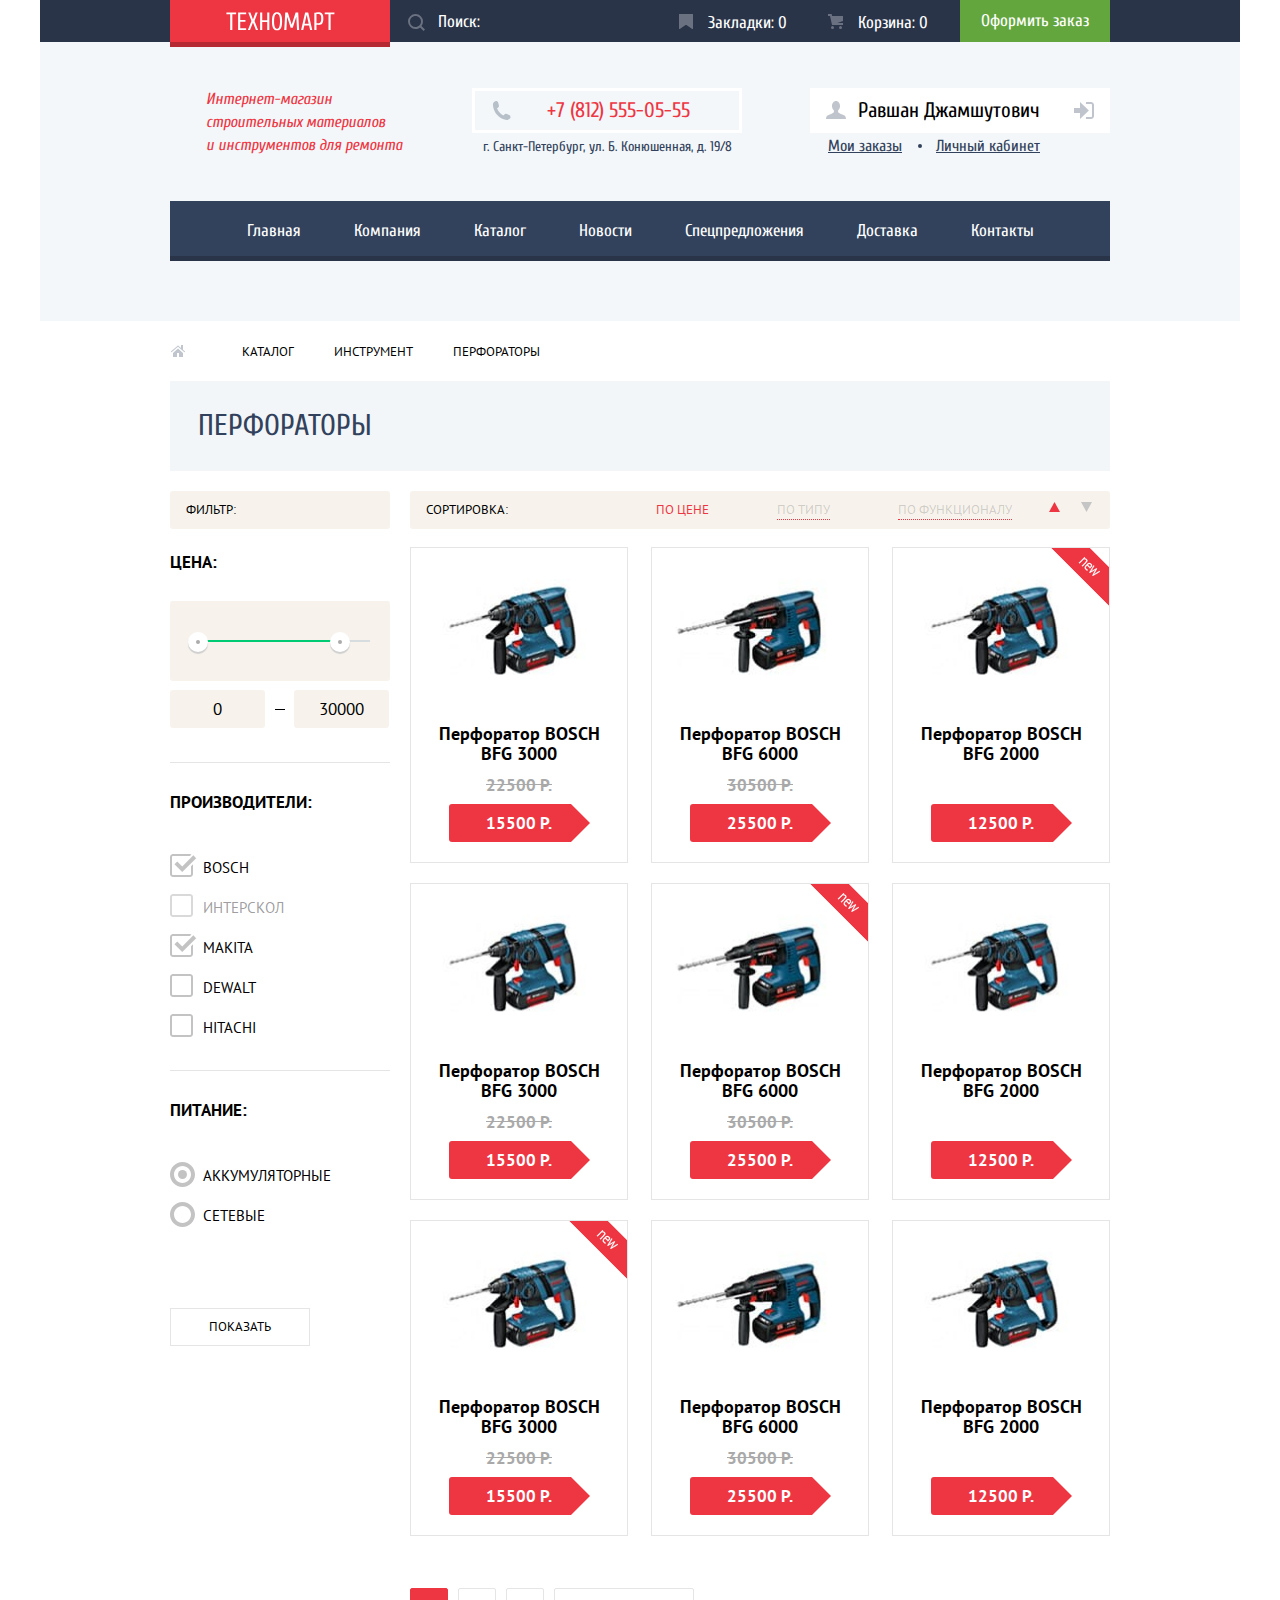
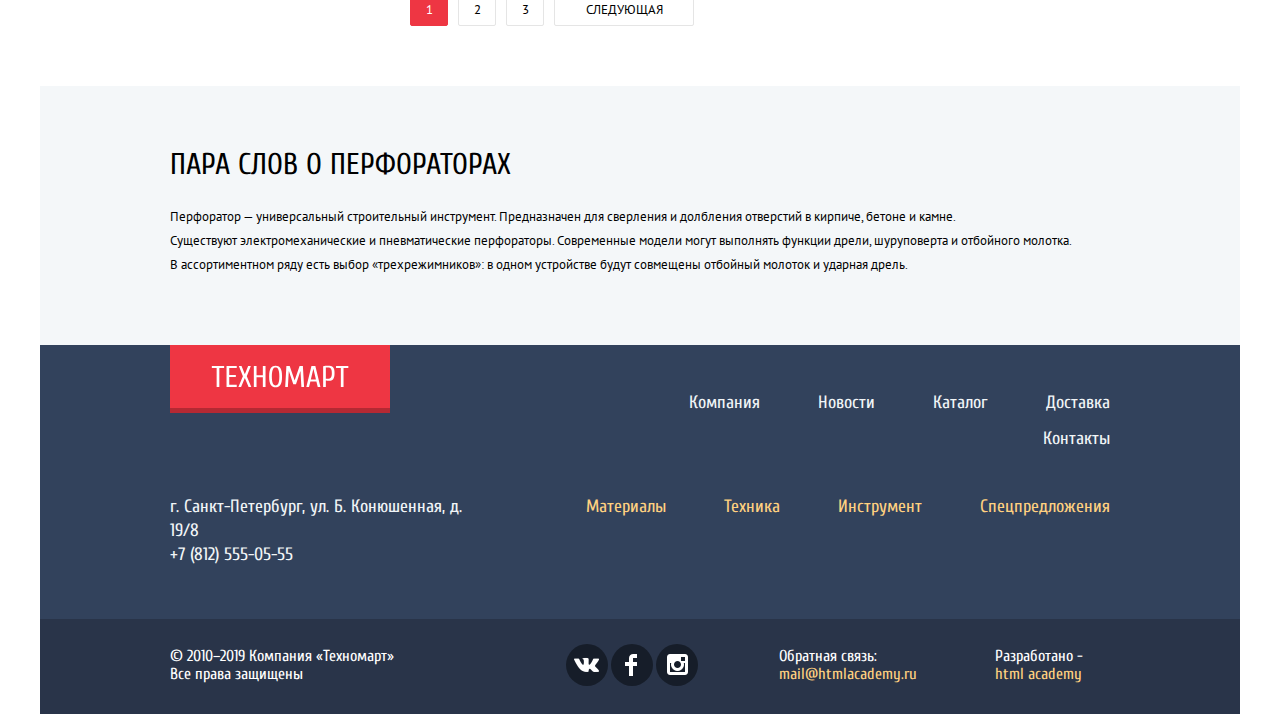
==== commit cc5f30fc: "all styles except animation" ====
--- a/catalog.html
+++ b/catalog.html
@@ -1,29 +1,38 @@
 <!DOCTYPE html>
 <html lang="ru">
-
 <head>
   <meta charset="UTF-8">
   <meta name="viewport" content="width=device-width, initial-scale=1.0">
   <meta http-equiv="X-UA-Compatible" content="ie=edge">
   <title>HTML Academy: Техномарт. Каталог товаров</title>
+  <link href="https://fonts.googleapis.com/css?family=Cuprum:400,400i,700&display=swap&subset=cyrillic" rel="stylesheet">
+  <link href="https://fonts.googleapis.com/css?family=PT+Sans:400,700&display=swap&subset=cyrillic" rel="stylesheet">
   <link href="css/normalize.css" rel="stylesheet">
   <link href="css/style.css" rel="stylesheet">
-  <link href="https://fonts.googleapis.com/css?family=Cuprum:400,400i,700|PT+Sans:400,700&display=swap&subset=cyrillic" rel="stylesheet">
 </head>
-
 <body>
   <header class="main-header main-header-catalog">
     <nav class="top-nav">
       <div class="wrapper">
-        <div class="logo-container">
+        <div class="logo-container top-nav-logo">
           <a href="index.html" class="logo">
             <img src="img/logo-top.svg" alt="Логотип компании Техномарт." width="109" height="19">
           </a>
         </div>
         <ul class="top-menu">
-          <li class="top-menu-item"><a class="search" href="">Поиск</a></li>
-          <li class="top-menu-item"><a href="#">Закладки:<span>0</span></a></li>
-          <li class="top-menu-item"><a class="link-active" href="#">Корзина:<span>10</span></a></li>
+          <li class="top-menu-item">
+            <!-- Здесь метод - post? -->
+            <form class="top-menu-search" action="#" method="post">
+              <input id="search-input" type="search" aria-label="Поиск" placeholder="Поиск:">
+              <label class="search-label" for="search-input">
+                <svg class="search-icon" xmlns="http://www.w3.org/2000/svg" width="17" height="17" viewBox="0 0 17 17">
+                  <path d="M17 15.586l-3.542-3.542A7.465 7.465 0 0 0 15 7.5 7.5 7.5 0 1 0 7.5 15c1.71 0 3.282-.579 4.544-1.542L15.586 17 17 15.586zM2 7.5C2 4.467 4.467 2 7.5 2 10.532 2 13 4.467 13 7.5c0 3.032-2.468 5.5-5.5 5.5A5.506 5.506 0 0 1 2 7.5z" />
+                </svg>
+              </label>
+            </form>
+          </li>
+          <li class="top-menu-item"><a class="bookmarks" href="#">Закладки:<span>0</span></a></li>
+          <li class="top-menu-item"><a class="cart" href="#">Корзина:<span>0</span></a></li>
           <li class="top-menu-item">
             <button class="order-button" type="button">Оформить заказ</button>
           </li>
@@ -66,7 +75,7 @@
       <div class="catalog-top">
         <h1>ПЕРФОРАТОРЫ</h1>
         <ul class="catalog-breadcrumbs">
-          <li class="breadcrumbs-home"><a href="index.html" aria-label="На главную"></a></li>
+          <li><a class="home-link" href="index.html">На главную страницу</a></li>
           <li><a href="#">Каталог</a></li>
           <li><a href="#">Инструмент</a></li>
           <li><a href="#">Перфораторы</a></li>
@@ -75,43 +84,50 @@
       <div class="filters-catalog-container">
         <section class="filters">
           <h2 class="visually-hidden">Фильтр товаров</h2>
+          <span>Фильтр:</span>
           <form class="filter">
             <fieldset class="price-filter">
               <legend>Цена:</legend>
-              <span>Фильтр:</span>
-              <div class="slider">
-                <span class="price-min"></span>
-                <span class="color-range"></span>
-                <span class="price-max"></span>
-              </div>
-              <div class="slider-range">
-                <span>0</span>
-                <span>-</span>
-                <span>30000</span>
+              <div class="range-filter">
+                <div class="range-controls">
+                  <div class="scale">
+                    <div class="bar"></div>
+                  </div>
+                  <div class="toggle toggle-min"></div>
+                  <div class="toggle toggle-max"></div>
+                </div>
+                <div class="price-controls">
+                  <label class="min-price">
+                    <input type="number" name="min-price" value="0">
+                  </label>
+                  <label class="max-price">
+                    <input type="number" name="max-price" value="30000">
+                  </label>
+                </div>
               </div>
             </fieldset>
             <hr>
             <fieldset>
               <legend>Производители:</legend>
-              <ul>
-                <li class="filter-option">
-                  <input id="filter-bosch" class="filter-input fliter-input-checkbox" type="checkbox" name="bosch" checked>
+              <ul class="producers-filter">
+                <li class="filter-option">
+                  <input id="filter-bosch" class="visually-hidden" type="checkbox" name="bosch" checked>
                   <label for="filter-bosch">Bosch</label>
                 </li>
                 <li class="filter-option">
-                  <input id="filter-interskol" class="filter-input fliter-input-checkbox" type="checkbox" name="interskol">
+                  <input id="filter-interskol" class="visually-hidden" type="checkbox" name="interskol" disabled>
                   <label for="filter-interskol">Интерскол</label>
                 </li>
                 <li class="filter-option">
-                  <input id="filter-makita" class="filter-input fliter-input-checkbox" type="checkbox" name="makita" checked>
+                  <input id="filter-makita" class="visually-hidden" type="checkbox" name="makita" checked>
                   <label for="filter-makita">Makita</label>
                 </li>
                 <li class="filter-option">
-                  <input id="filter-dewalt" class="filter-input fliter-input-checkbox" type="checkbox" name="dewalt">
+                  <input id="filter-dewalt" class="visually-hidden" type="checkbox" name="dewalt">
                   <label for="filter-dewalt">Dewalt</label>
                 </li>
                 <li class="filter-option">
-                  <input id="filter-hitachi" class="filter-input fliter-input-checkbox" type="checkbox" name="hitachi">
+                  <input id="filter-hitachi" class="visually-hidden" type="checkbox" name="hitachi">
                   <label for="filter-hitachi">Hitachi</label>
                 </li>
               </ul>
@@ -119,13 +135,13 @@
             <hr>
             <fieldset>
               <legend>Питание:</legend>
-              <ul>
-                <li class="filter-option">
-                  <input id="filter-accumulator" class="filter-input fliter-input-checkbox" type="radio" name="product-group" value="accumulator" checked>
+              <ul class="power-supply-options">
+                <li class="filter-option">
+                  <input id="filter-accumulator" class="visually-hidden" type="radio" name="product-group" value="accumulator" checked>
                   <label for="filter-accumulator">Аккумуляторные</label>
                 </li>
                 <li class="filter-option">
-                  <input id="filter-network" class="filter-input fliter-input-checkbox" type="radio" name="product-group" value="network">
+                  <input id="filter-network" class="visually-hidden" type="radio" name="product-group" value="network">
                   <label for="filter-network">Сетевые</label>
                 </li>
               </ul>
@@ -143,158 +159,122 @@
               <li class="sorting-item">По функционалу</li>
             </ul>
             <div class="sorting-buttons">
-              <button class="button-up sorting-button-active" type="button">
-                <svg xmlns="http://www.w3.org/2000/svg" width="11" height="10" viewBox="0 0 11 10">
-                  <path d="M5.5 0L0 10h11z" />
-                </svg>
-              </button>
-              <button class="button-down" type="button">
-                <svg xmlns="http://www.w3.org/2000/svg" width="11" height="10" viewBox="0 0 11 10">
-                  <path d="M5.5 10L0 0h11" />
-                </svg>
-              </button>
+              <button class="button-up sorting-button-active" type="button">По возрастанию</button>
+              <button class="button-down" type="button">По уменьшению</button>
             </div>
           </div>
           <ul class="catalog-list">
             <li class="catalog-item">
               <a href="#">
-                <h5>
-                  Перфоратор BOSCH<br>
-                  BFG 3000
-                </h5>
-                <img src="img/bosch-bfg-3000.jpg" alt="Перфоратор Бош БФГ 3000." width="218" height="170">
+              <img src="img/bosch-bfg-3000.jpg" alt="Перфоратор Бош БФГ 3000." width="218" height="170">
+                <span class="title">Перфоратор BOSCH BFG 3000</span>
                 <span class="old-price">22500 Р.</span>
                 <span class="new-price">15500 Р.</span>
-                <!-- Нужно ли сюда этот спан с классом "visually-hidden" или оставить его только там, где он есть в макете? -->
-                <span class="new-flag visually-hidden"></span>
-              </a>
-              <div class="catalog-item-buttons">
-                <button class="purchase" type="button">Купить</button>
-                <button class="wish-list" type="button">В закладки</button>
-              </div>
-            </li>
-            <li class="catalog-item">
-              <a href="#">
-                <h5>
-                  Перфоратор BOSCH<br>
-                  BFG 6000
-                </h5>
-                <img src="img/bosch-bfg-6000.jpg" alt="Перфоратор Бош БФГ 6000." width="218" height="170">
+                <span class="flag">Новинка</span>
+              </a>
+              <div class="catalog-item-buttons">
+                <button class="purchase" type="button">Купить</button>
+                <button class="wish-list" type="button">В закладки</button>
+              </div>
+            </li>
+            <li class="catalog-item">
+              <a href="#">
+              <img src="img/bosch-bfg-6000.jpg" alt="Перфоратор Бош БФГ 6000." width="218" height="170">
+                <span class="title">Перфоратор BOSCH BFG 6000</span>
                 <span class="old-price">30500 Р.</span>
-                <span class="new-price">22500 Р.</span>
-                <span class="new-flag visually-hidden"></span>
-              </a>
-              <div class="catalog-item-buttons">
-                <button class="purchase" type="button">Купить</button>
-                <button class="wish-list" type="button">В закладки</button>
-              </div>
-            </li>
-            <li class="catalog-item">
-              <a href="#">
-                <h5>
-                  Перфоратор BOSCH<br>
-                  BFG 2000
-                </h5>
-                <img src="img/bosch-bfg-2000.jpg" alt="Перфоратор Бош БФГ 2000." width="218" height="170">
-                <span class="old-price"></span>
+                <span class="new-price">25500 Р.</span>
+                <span class="flag">Новинка</span>
+              </a>
+              <div class="catalog-item-buttons">
+                <button class="purchase" type="button">Купить</button>
+                <button class="wish-list" type="button">В закладки</button>
+              </div>
+            </li>
+            <li class="catalog-item">
+              <a href="#">
+              <img src="img/bosch-bfg-2000.jpg" alt="Перфоратор Бош БФГ 2000." width="218" height="170">
+                <span class="title">Перфоратор BOSCH BFG 2000</span>
+                <span class="old-price no-old-price">12500 Р.</span>
                 <span class="new-price">12500 Р.</span>
-                <span class="new-flag"></span>
-              </a>
-              <div class="catalog-item-buttons">
-                <button class="purchase" type="button">Купить</button>
-                <button class="wish-list" type="button">В закладки</button>
-              </div>
-            </li>
-            <li class="catalog-item">
-              <a href="#">
-                <h5>
-                  Перфоратор BOSCH<br>
-                  BFG 3000
-                </h5>
-                <img src="img/bosch-bfg-3000.jpg" alt="Перфоратор Бош БФГ 3000." width="218" height="170">
+                <span class="flag new-flag">Новинка</span>
+              </a>
+              <div class="catalog-item-buttons">
+                <button class="purchase" type="button">Купить</button>
+                <button class="wish-list" type="button">В закладки</button>
+              </div>
+            </li>
+            <li class="catalog-item">
+              <a href="#">
+              <img src="img/bosch-bfg-3000.jpg" alt="Перфоратор Бош БФГ 3000." width="218" height="170">
+                <span class="title">Перфоратор BOSCH BFG 3000</span>
                 <span class="old-price">22500 Р.</span>
                 <span class="new-price">15500 Р.</span>
-                <span class="new-flag visually-hidden"></span>
-              </a>
-              <div class="catalog-item-buttons">
-                <button class="purchase" type="button">Купить</button>
-                <button class="wish-list" type="button">В закладки</button>
-              </div>
-            </li>
-            <li class="catalog-item">
-              <a href="#">
-                <h5>
-                  Перфоратор BOSCH<br>
-                  BFG 6000
-                </h5>
-                <img src="img/bosch-bfg-6000.jpg" alt="Перфоратор Бош БФГ 6000." width="218" height="170">
+                <span class="flag">Новинка</span>
+              </a>
+              <div class="catalog-item-buttons">
+                <button class="purchase" type="button">Купить</button>
+                <button class="wish-list" type="button">В закладки</button>
+              </div>
+            </li>
+            <li class="catalog-item">
+              <a href="#">
+              <img src="img/bosch-bfg-6000.jpg" alt="Перфоратор Бош БФГ 6000." width="218" height="170">
+                <span class="title">Перфоратор BOSCH BFG 6000</span>
                 <span class="old-price">30500 Р.</span>
-                <span class="new-price">22500 Р.</span>
-                <span class="new-flag"></span>
-              </a>
-              <div class="catalog-item-buttons">
-                <button class="purchase" type="button">Купить</button>
-                <button class="wish-list" type="button">В закладки</button>
-              </div>
-            </li>
-            <li class="catalog-item">
-              <a href="#">
-                <h5>
-                  Перфоратор BOSCH<br>
-                  BFG 2000
-                </h5>
-                <img src="img/bosch-bfg-2000.jpg" alt="Перфоратор Бош БФГ 2000." width="218" height="170">
-                <span class="old-price"></span>
+                <span class="new-price">25500 Р.</span>
+                <span class="flag new-flag">Новинка</span>
+              </a>
+              <div class="catalog-item-buttons">
+                <button class="purchase" type="button">Купить</button>
+                <button class="wish-list" type="button">В закладки</button>
+              </div>
+            </li>
+            <li class="catalog-item">
+              <a href="#">
+              <img src="img/bosch-bfg-2000.jpg" alt="Перфоратор Бош БФГ 2000." width="218" height="170">
+                <span class="title">Перфоратор BOSCH BFG 2000</span>
+                <span class="old-price no-old-price">12500 Р.</span>
                 <span class="new-price">12500 Р.</span>
-                <span class="new-flag visually-hidden"></span>
-              </a>
-              <div class="catalog-item-buttons">
-                <button class="purchase" type="button">Купить</button>
-                <button class="wish-list" type="button">В закладки</button>
-              </div>
-            </li>
-            <li class="catalog-item">
-              <a href="#">
-                <h5>
-                  Перфоратор BOSCH<br>
-                  BFG 3000
-                </h5>
-                <img src="img/bosch-bfg-3000.jpg" alt="Перфоратор Бош БФГ 3000." width="218" height="170">
+                <span class="flag">Новинка</span>
+              </a>
+              <div class="catalog-item-buttons">
+                <button class="purchase" type="button">Купить</button>
+                <button class="wish-list" type="button">В закладки</button>
+              </div>
+            </li>
+            <li class="catalog-item">
+              <a href="#">
+              <img src="img/bosch-bfg-3000.jpg" alt="Перфоратор Бош БФГ 3000." width="218" height="170">
+                <span class="title">Перфоратор BOSCH BFG 3000</span>
                 <span class="old-price">22500 Р.</span>
                 <span class="new-price">15500 Р.</span>
-                <span class="new-flag"></span>
-              </a>
-              <div class="catalog-item-buttons">
-                <button class="purchase" type="button">Купить</button>
-                <button class="wish-list" type="button">В закладки</button>
-              </div>
-            </li>
-            <li class="catalog-item">
-              <a href="#">
-                <h5>
-                  Перфоратор BOSCH<br>
-                  BFG 6000
-                </h5>
-                <img src="img/bosch-bfg-6000.jpg" alt="Перфоратор Бош БФГ 6000." width="218" height="170">
+                <span class="flag new-flag">Новинка</span>
+              </a>
+              <div class="catalog-item-buttons">
+                <button class="purchase" type="button">Купить</button>
+                <button class="wish-list" type="button">В закладки</button>
+              </div>
+            </li>
+            <li class="catalog-item">
+              <a href="#">
+              <img src="img/bosch-bfg-6000.jpg" alt="Перфоратор Бош БФГ 6000." width="218" height="170">
+                <span class="title">Перфоратор BOSCH BFG 6000</span>
                 <span class="old-price">30500 Р.</span>
-                <span class="new-price">22500 Р.</span>
-                <span class="new-flag visually-hidden"></span>
-              </a>
-              <div class="catalog-item-buttons">
-                <button class="purchase" type="button">Купить</button>
-                <button class="wish-list" type="button">В закладки</button>
-              </div>
-            </li>
-            <li class="catalog-item">
-              <a href="#">
-                <h5>
-                  Перфоратор BOSCH<br>
-                  BFG 2000
-                </h5>
-                <img src="img/bosch-bfg-2000.jpg" alt="Перфоратор Бош БФГ 2000." width="218" height="170">
-                <span class="old-price"></span>
+                <span class="new-price">25500 Р.</span>
+                <span class="flag">Новинка</span>
+              </a>
+              <div class="catalog-item-buttons">
+                <button class="purchase" type="button">Купить</button>
+                <button class="wish-list" type="button">В закладки</button>
+              </div>
+            </li>
+            <li class="catalog-item">
+              <a href="#">
+              <img src="img/bosch-bfg-2000.jpg" alt="Перфоратор Бош БФГ 2000." width="218" height="170">
+                <span class="title">Перфоратор BOSCH BFG 2000</span>
+                <span class="old-price no-old-price">12500 Р.</span>
                 <span class="new-price">12500 Р.</span>
-                <span class="new-flag visually-hidden"></span>
+                <span class="flag">Новинка</span>
               </a>
               <div class="catalog-item-buttons">
                 <button class="purchase" type="button">Купить</button>
@@ -303,10 +283,10 @@
             </li>
           </ul>
           <ul class="pagination-list">
-            <li class="pagination-item-active"><a>1</a></li>
+            <li><a class="link-active">1</a></li>
             <li><a>2</a></li>
             <li><a>3</a></li>
-            <li><a>Следующая</a></li>
+            <li><a class="next">Следующая</a></li>
           </ul>
         </section>
       </div>
@@ -333,7 +313,7 @@
           <ul class="main-footer-menu">
             <li class="main-footer-menu-item"><a href="#">Компания</a></li>
             <li class="main-footer-menu-item"><a href="#">Новости</a></li>
-            <li class="main-footer-menu-item"><a href="catalog.html">Каталог</a></li>
+            <li class="main-footer-menu-item"><a>Каталог</a></li>
             <li class="main-footer-menu-item"><a href="#">Доставка</a></li>
             <li class="main-footer-menu-item"><a href="#">Контакты</a></li>
           </ul>
@@ -359,9 +339,9 @@
         </p>
         <div class="social-info-container">
           <ul class="social-list">
-            <li class="social-list-item"><a href="#" aria-label="ВКонтакте"></a></li>
-            <li class="social-list-item"><a href="#" aria-label="Фейсбук"></a></li>
-            <li class="social-list-item"><a href="#" aria-label="Инстаграм"></a></li>
+            <li class="social-list-item"><a href="#">ВКонтакте</a></li>
+            <li class="social-list-item"><a href="#">Фейсбук</a></li>
+            <li class="social-list-item"><a href="#">Инстаграм</a></li>
           </ul>
           <p class="footer-email">
             Обратная связь:
@@ -378,10 +358,13 @@
   <section class="modal modal-check">
     <h2 class="visually-hidden">Товар в корзине</h2>
     <span>Товар добавлен в корзину!</span>
-    <div class="button-area modal-check-buttons">
-      <a class="button" href="#">Оформить заказ</a>
-      <a class="back-to-buy-button" href="#">Продолжить покупки</a>
-    </div>
+    <div class="button-area">
+      <div class="modal-check-buttons">
+        <a class="button order-button" href="#">Оформить заказ</a>
+        <a class="button back-to-buy-button" href="#">Продолжить покупки</a>
+      </div>
+    </div>
+
     <button class="modal-close" type="button">Закрыть</button>
   </section>
 </body>
--- a/css/style.css
+++ b/css/style.css
@@ -31,7 +31,8 @@
   text-transform: uppercase;
 }
 
-.heading-black {
+.heading-black,
+.heading-blue {
   font: inherit;
   font-size: 30px;
   line-height: 30px;
@@ -40,11 +41,7 @@
 }
 
 .heading-blue {
-  font: inherit;
-  font-size: 30px;
-  line-height: 30px;
-  color:   #32425c;
-  text-transform: uppercase;
+  color: #32425c;
 }
 
 .wrapper {
@@ -53,23 +50,33 @@
 }
 
 .button {
+  display: inline-block;
+  width: 253px;
+  padding: 10px 8px;
   font: inherit;
   font-size: 14px;
   line-height: inherit;
   text-align: center;
-  vertical-align: middle;
+  vertical-align: top;
   text-transform: uppercase;
   color: #ffffff;
   background-color: #ee3643;
+  border-radius: 2px;
   border: none;
-  border-radius: 2px;
+  cursor: pointer;
+  overflow: hidden;
+  -webkit-transition: all 0.4s ease-in;
+  -moz-transition: all 0.4s ease-in;
+  -o-transition: all 0.4s ease-in;
+  transition: all 0.4s ease-in;
 }
 
 .button:hover {
   background-color: #ca2c37;
 }
 
-.button:focus {
+.button:focus,
+.button:active {
   background-color: #ba2732;
 }
 
@@ -82,35 +89,42 @@
 }
 
 .main-header {
-  background-color: #f4f7f9;
   padding-bottom: 60px;
   margin-bottom: 59px;
+  background-color: #f4f7f9;
 }
 
 .top-nav {
+  position: relative;
+  min-height: 42px;
+  margin-bottom: 46px;
   background-color: #293449;
-  height: 42px;
-  margin-bottom: 46px;
-}
-
-.top-nav .wrapper {
-  display: flex;
-  justify-content: space-between;
 }
 
 .logo-container {
   width: 220px;
   height: 47px;
+  text-align: center;
   background-color: #ee3643;
-  box-shadow: inset 0px -5px 0 0 rgba(0, 0, 0, 0.24);
-  text-align: center;
+  box-shadow: inset 0 -5px 0 0 rgba(0, 0, 0, 0.24);
+  -webkit-transition: all 0.4s ease-in;
+  -moz-transition: all 0.4s ease-in;
+  -o-transition: all 0.4s ease-in;
+  transition: all 0.4s ease-in;
+}
+
+.top-nav .top-nav-logo {
+  position: absolute;
+  top: 0;
+  left: 130px;
 }
 
 .logo-container:hover {
   background-color: #ca2c37;
 }
 
-.logo-container:focus {
+.logo-container:focus,
+.logo-container:active {
   background-color: #ba2732;
 }
 
@@ -120,36 +134,189 @@
 }
 
 .top-menu {
-  margin: 0;
+  display: flex;
+  justify-content: space-between;
+  align-items: stretch;
+  position: absolute;
+  top: 0;
+  right: 130px;
+  min-width: 720px;
+  min-height: 100%;
+  margin: 0;
+  padding: 0;
   list-style: none;
-  display: flex;
-  justify-content: space-between;
-  align-items: flex-start;
-}
-
-.top-menu-item a,
-.main-menu-item a {
+}
+
+
+.top-menu-item a {
+  display: inline-block;
+  position: relative;
+  padding-top: 14px;
+  padding-left: calc(18px + 15px + 15px);
   font: inherit;
   color: #ffffff;
 }
 
+.top-menu-item span {
+  margin-left: 4px;
+}
+
+.top-menu .top-menu-item:first-child {
+  width: 270px;
+}
+
+.top-menu-search {
+  width: 100%;
+  height: 100%;
+  padding: 0;
+}
+
+.top-menu-search .search-label {
+  position: absolute;
+  top: 14px;
+  left: 18px;
+  width: 17px;
+  height: 17px;
+}
+
+.search-label svg {
+  fill: #ffffff;
+  opacity: 0.3;
+}
+
+.top-menu-search input[type='search'] {
+  width: 100%;
+  min-height: 42px;
+  padding: 0;
+  padding-left: 48px;
+  padding-right: 16px;
+  font: inherit;
+  color: inherit;
+  line-height: normal;
+  background: transparent;
+  border: none;
+  -webkit-transition: all 800ms ease-out;
+  -moz-transition: all 800ms ease-out;
+  -o-transition: all 800ms ease-out;
+  transition: all 800ms ease-out;
+}
+
+
+/* !!!!!!Так как же побороть input в Firefox, чтобы и плейсхолдер и курсор в поле были по середине???
+.top-menu-search input[type='search'] {
+  -moz-block-height: 42px;
+} */
+
+.top-menu-search input[type='search'] {
+  -webkit-appearance: none;
+  -moz-appearance: none;
+  appearance: none;
+}
+
+.top-menu-search input[type='search']::-ms-clear {
+  display: none;
+}
+
+.top-menu-search input[type='search']::-ms-reveal {
+ display: none;
+}
+
+.top-menu-search input[type='search']::-webkit-search-decoration,
+.top-menu-search input[type='search']::-webkit-search-cancel-button,
+.top-menu-search input[type='search']::-webkit-search-results-button,
+.top-menu-search input[type='search']::-webkit-search-results-decoration {
+  display: none;
+}
+
+.top-menu-search input[type='search']::-webkit-input-placeholder {
+  font: inherit;
+  color: #ffffff;
+}
+.top-menu-search input[type='search']::-moz-placeholder {
+  font: inherit;
+  color: #ffffff;
+}
+.top-menu-search input[type='search']:-ms-input-placeholder {
+  font: inherit;
+  color: #ffffff;
+}
+.top-menu-search input[type='search']::-ms-input-placeholder {
+  font: inherit;
+  color: #ffffff;
+}
+.top-menu-search input[type='search']::placeholder {
+  font: inherit;
+  color: #ffffff;
+}
+
+.top-menu-search input[type='search']:hover {
+  background-color: #212a3a;
+}
+
+.top-menu-search input[type='search']:hover+.search-label svg {
+  fill: #ffffff;
+  opacity: 1;
+}
+
+.top-menu-search input[type='search']:focus {
+  background-color: #ffffff;
+  border: none;
+  outline: none;
+}
+
+.top-menu-search input[type='search']:focus+.search-label svg {
+  fill: #ee3643;
+}
+
 .top-menu .top-menu-item:not(first-child) {
   width: 150px;
 }
 
-.top-menu .top-menu-item:first-child {
-  width: 270px;
-}
-
-.top-menu-item a:hover,
-.main-menu-item a:hover {
+.top-menu-item a::before {
+  position: absolute;
+  content: "";
+  top: 14px;
+  left: 18px;
+  width: 15px;
+  height: 15px;
+  opacity: 0.3;
+}
+
+.top-menu-item .cart::before {
+  background: url(../img/icon-cart.svg) no-repeat center;
+}
+
+.top-menu-item .bookmarks::before {
+  background: url(../img/icon-bookmark.svg) no-repeat center;
+}
+
+.top-menu-item.cart-active {
+  background-color: #ee3643;
+}
+
+.top-menu-item:hover {
   background-color: #212a3a;
 }
 
+.top-menu-item:hover a::before {
+  opacity: 1;
+}
+
+/* НЕ МЕНЯЕТСЯ ФОН((: */
+.top-menu-item a:focus .top-menu-item,
+.top-menu-item a:active .top-menu-item {
+  background-color: #161d29;
+}
+
 .top-menu-item a:focus,
-.main-menu-item a:focus {
-  background-color: #161d29;
-}
+.top-menu-item a:focus span,
+.top-menu-item a:focus .top-menu-item a::before,
+.top-menu-item a:active,
+.top-menu-item a:active span,
+.top-menu-item a:active .top-menu-item a::before {
+  opacity: 0.5;
+}
+
 
 .top-menu-item .search:focus {
   color: #000000;
@@ -157,10 +324,16 @@
 }
 
 .top-menu-item .order-button {
+  width: 100%;
+  min-height: 42px;
+  padding: 0;
   font: inherit;
   color: #ffffff;
+  text-align: center;
+  vertical-align: middle;
   background-color: #63a63e;
   border: none;
+  overflow: hidden;
 }
 
 .top-menu-item .order-button:hover {
@@ -168,7 +341,8 @@
   background-color: #518534;
 }
 
-.top-menu-item .order-button:focus {
+.top-menu-item .order-button:focus,
+.top-menu-item .order-button:active {
   color: #ffffff;
   background-color: #63a63e;
   outline: none;
@@ -182,75 +356,161 @@
 }
 
 .main-header-middle p {
+  width: 198px;
+  margin: 0;
+  margin-left: 36px;
   font-size: 16px;
   font-style: italic;
   line-height: 23px;
   color: #ee3643;
-  width: 198px;
-  margin: 0;
-  margin-left: 36px;
 }
 
 .main-header-middle-contact {
-  width: 270px;
-  display: flex;
+  max-width: 270px;
+  display: inline-flex;
   flex-direction: column;
-  justify-content: center;
-  align-items: center;
+  justify-content: space-between;
+  align-items: flex-start;
 }
 
 .main-header-middle-contact a {
+  position: relative;
+  display: inline-block;
+  min-width: 270px;
+  margin-bottom: 2px;
+  padding-top: 9px;
+  padding-bottom: 9px;
+  padding-left: 72px;
   font-size: 21px;
   line-height: 21px;
   color: #ee3643;
   border: solid 3px #ffffff;
 }
 
+.main-header-middle-contact a::before {
+  position: absolute;
+  content: "";
+  top: 10%;
+  left: 10px;
+  width: 32px;
+  height: 32px;
+  background: url(../img/icon-phone.svg) no-repeat 50% 50%;
+}
+
 .main-header-middle-contact span {
+  align-self: center;
   font-size: 14px;
   line-height: 24px;
   color: #32425c;
-}
-
+  text-align: center;
+}
+
+/* ЗДЕСЬ Display: inline-flex, чтобы ссылки невываливались из бокса, это так надо или можно сделать по другому?) */
 .login-signup-buttons {
-  width: 281px;
-  display: flex;
-  justify-content: space-between;
-}
-
-.login-signup-buttons a {
-  /* width: 121px; */
+  display: inline-flex;
+  justify-content: flex-end;
+  min-width: 300px;
   font-size: 21px;
   line-height: 21px;
+}
+
+.login-signup-buttons .login-link,
+.login-signup-buttons .signup-link {
+  padding-top: 12px;
+  padding-bottom: 12px;
   color: inherit;
   background-color: #ffffff;
 }
 
-.login-signup-buttons a:hover {
+.login-signup-buttons .signup-link {
+  padding-left: 24px;
+  padding-right: 24px;
+}
+
+.login-signup-buttons .login-link {
+  position: relative;
+  margin-right: 10px;
+  padding-left: 48px;
+  padding-right: 24px;
+}
+
+.login-signup-buttons .login-link::before {
+  position: absolute;
+  content: "";
+  top: 6px;
+  left: 10px;
+  width: 32px;
+  height: 32px;
+  background: url(../img/icon-login.svg) no-repeat 50% 50%;
+  opacity: 0.3;
+
+}
+
+.login-signup-buttons .login-link:hover,
+.login-signup-buttons .signup-link:hover {
   color: #ee3643;
 }
 
-.login-signup-buttons a:focus {
+.login-signup-buttons .login-link:hover.login-link::before {
+  opacity: 1;
+}
+
+.login-signup-buttons .login-link:focus,
+.login-signup-buttons .signup-link:focus,
+.login-signup-buttons .login-link:active,
+.login-signup-buttons .signup-link:active {
   color: rgba(0, 0, 0, 0.3);
   outline: none;
 }
 
+.login-signup-buttons .login-link:focus.login-link::before,
+.login-signup-buttons .login-link:active.login-link::before {
+  opacity: 0.3;
+}
+
 .main-menu {
-  list-style: none;
+  display: flex;
   flex-basis: 100%;
-  display: flex;
+  flex-wrap: wrap;
   justify-content: space-between;
+  align-items: stretch;
+  min-height: 60px;
+  margin: 0;
+  margin-top: 42px;
+  padding: 0;
+  padding-left: 50px;
+  padding-right: 50px;
   line-height: 17px;
   background-color: #32425c;
   box-shadow: inset 0px -5px 0 0 #293449;
-}
-
-/* .main-menu .main-menu-item:first-child {
-  padding-left: 40px;
-} */
-
-.main-menu .main-menu-item:last-child {
-  padding-right: 40px;
+  list-style: none;
+}
+
+.main-menu-item {
+  flex-grow: 1;
+  padding: 21px 26px;
+  text-align: center;
+}
+
+.main-menu-item a {
+  font: inherit;
+  color: #ffffff;
+}
+
+.main-menu-item:hover {
+  background-color: #212a3a;
+}
+
+.main-menu-item a:focus,
+.main-menu-item a:active {
+  color: rgba(255, 255, 255, 0.5);
+}
+
+/* НЕ МЕНЯЕТСЯ ФОН((: */
+.main-menu-item a:focus .main-menu-item,
+.main-menu-item a:active .main-menu-item {
+  background-color: #1d2739;
+
 }
 
 .offers {
@@ -258,33 +518,46 @@
 }
 
 .offers-list {
-  padding: 0;
-  margin: 0;
-  margin-bottom: 53px;
   flex-basis: 100%;
   display: flex;
   flex-basis: 100%;
   flex-wrap: wrap;
   justify-content: space-between;
+  align-items: flex-start;
+  padding: 0;
+  margin: 0;
+  margin-bottom: 53px;
   list-style: none;
 }
 
 .offers-list-item {
+  position: relative;
   width: 300px;
   margin-bottom: 20px;
 }
 
 .offers-list-item h4 {
+  margin-top: 20px;
+  margin-bottom: 13px;
+  margin-left: 23px;
   font-size: 24px;
   line-height: 30px;
   font-weight: 700;
 }
 
 .offers-list-item a {
+  display: inline-block;
+  width: 135px;
+  padding: 10px 0;
+  margin-left: 25px;
+  margin-bottom: 22px;
   font-size: 14px;
   color: inherit;
   text-transform: uppercase;
+  text-align: center;
+  vertical-align: top;
   background-color: rgba(0, 0, 0, 0.1);
+  border-radius: 2px;
 }
 
 .offers-list-item a:hover {
@@ -308,20 +581,28 @@
 }
 
 .offers-list-item:nth-child(4) {
+  margin-left: auto;
   background-color: #8ed78f;
-  align-self: flex-start;
   order: 2;
 }
 
 .offers-list-item:nth-child(5) {
+  margin-left: auto;
+  margin-bottom: 0;
   background-color: #ffc047;
-  align-self: flex-start;
-  order: 3;
+  order: 2;
+}
+
+.offer-icon {
+  position: absolute;
+  top: 32px;
+  right: 32px;
 }
 
 .offer-icon-materials {
   width: 44px;
   height: 65px;
+  right: 43px;
   background-image: url('../img/materials.svg');
   background-repeat: no-repeat;
   background-size: contain;
@@ -330,6 +611,7 @@
 .offer-icon-tools {
   width: 75px;
   height: 61px;
+  right: 43px;
   background-image: url('../img/tools.svg');
   background-repeat: no-repeat;
   background-size: contain;
@@ -346,6 +628,8 @@
 .offer-icon-discounts {
   width: 59px;
   height: 72px;
+  top: 26px;
+  right: 45px;
   background-image: url('../img/discounts.svg');
   background-repeat: no-repeat;
   background-size: contain;
@@ -360,17 +644,62 @@
 }
 
 .slider-container {
+  position: relative;
   width: 620px;
+  min-height: 266px;
+  align-self: stretch;
+  margin-bottom: -123px;
+  background-color: #b5b5b5;
   order: 1;
 }
 
-.slide-1,
-.slide-2 {
+.slides {
+  position: absolute;
+  top: 0;
+  left: 0;
   padding: 0;
   margin: 0;
+  /* -webkit-animation-name: fade;
+  -webkit-animation-duration: 1.5s;
+  animation-name: fade;
+  animation-duration: 1.5s; */
+}
+
+/* @-webkit-keyframes fade {
+  from {
+    opacity: .4;
+  }
+
+  to {
+    opacity: 1;
+  }
+}
+
+@keyframes fade {
+  from {
+    opacity: .4;
+  }
+
+  to {
+    opacity: 1;
+  }
+} */
+
+.slider-container .slides img {
+  display: block;
+  max-width: 100%;
+  height: auto;
+}
+
+.slider-container figcaption {
+  position: absolute;
+  top: 24px;
+  left: 24px;
 }
 
 .slider-container span:nth-child(1) {
+  display: block;
+  margin-bottom: 6px;
   font-size: 36px;
   line-height: 36px;
   font-weight: 700;
@@ -382,51 +711,237 @@
   line-height: 24px;
 }
 
+.slider-container .slide-2 {
+  display: none;
+}
+
 .slider-arrows {
-  display: block;
+  display: inline-block;
   width: 22px;
   height: 40px;
+  position: absolute;
+  top: 113px;
+  text-indent: -10000px;
+  background-color: transparent;
+  cursor: pointer;
+  border: none;
+}
+
+.slider-arrows:hover,
+.slider-arrows:focus {
+  opacity: 0.5;
+  outline: none;
+}
+
+.slider-arrows:active {
+  opacity: 1;
 }
 
 .slider-arrows.arrow-left {
+  left: 24px;
   background-image: url('../img/icon-arrow-left.svg');
   background-repeat: no-repeat;
   background-size: contain;
 }
 
 .slider-arrows.arrow-right {
+  right: 24px;
   background-image: url('../img/icon-arrow-right.svg');
   background-repeat: no-repeat;
   background-size: contain;
 }
 
+.slider-button {
+  position: absolute;
+  left: 24px;
+  bottom: 22px;
+  width: 195px;
+}
+
+.slider-controls {
+  position: absolute;
+  left: 50%;
+  top: 220px;
+  z-index: 10;
+}
+
+.slider-controls .circle {
+  display: inline-block;
+  width: 10px;
+  height: 10px;
+  margin-right: 10px;
+  background-color: #ffffff;
+  border-radius: 50%;
+  transition: background-color 0.6s ease;
+  cursor: pointer;
+}
+
+.slider-controls .circle-active,
+.slider-controls .circle:hover {
+  background-color: #ee3643;
+  border: 2px solid #ffffff;
+}
+
 .popular-products .section-top,
 .popular-producers .section-top {
-  margin-bottom: 20px;
   display: flex;
   justify-content: space-between;
   align-items: center;
+  margin-bottom: 20px;
+  padding: 0 24px;
   background-color: #f9f5f0;
 }
 
 .catalog-list {
+  display: flex;
+  flex-wrap: wrap;
+  justify-content: space-between;
+  width: 100%;
+  margin: 0;
+  margin-bottom: 20px;
+  padding: 0;
   list-style: none;
+}
+
+.catalog-tools .catalog-list {
   margin-bottom: 52px;
 }
 
 .catalog-item {
+  position: relative;
+  width: 218px;
+  margin-bottom: 20px;
   font-family: 'PT Sans', 'Arial', sans-serif;
   font-weight: 700;
   text-align: center;
   border: 1px solid #e5e5e5;
+  overflow: hidden;
+}
+
+.popular-products .catalog-item:nth-last-child(-n+4) {
+  margin-bottom: 0;
+}
+
+.catalog-tools .catalog-item:nth-last-child(-n+3) {
+  margin-bottom: 0;
 }
 
 .catalog-item:hover {
+  border: 0;
   box-shadow: 0px 10px 25px 0 rgba(41, 52, 73, 0.5);
 }
 
 .catalog-item:hover img {
   visibility: hidden;
+}
+
+.catalog-item:hover .catalog-item-buttons {
+  display: block;
+}
+
+.catalog-item .flag {
+  display: block;
+  position: absolute;
+  top: -1px;
+  right: -1px;
+  width: 60px;
+  height: 60px;
+  text-indent: -1000px;
+  overflow: hidden;
+}
+
+.catalog-item .new-flag {
+  background-image: url('../img/new-flag.png');
+  background-repeat: no-repeat;
+  background-position: 0 0;
+}
+
+.catalog-item-buttons {
+  display: none;
+  position: absolute;
+  top: 44px;
+  left: 0;
+  font: inherit;
+  font-size: 14px;
+  text-align: center;
+  vertical-align: middle;
+  z-index: 10;
+}
+
+.catalog-item-buttons .purchase,
+.catalog-item-buttons .wish-list {
+  width: 135px;
+  margin: 0 auto;
+  margin-bottom: 8px;
+  padding: 8px 0;
+  text-transform: uppercase;
+  border: none;
+  border: 3px solid #63a63e;
+  border-radius: 3px;
+}
+
+.catalog-item-buttons .purchase {
+  position: relative;
+  color: #ffffff;
+  background-color: #63a63e;
+  border-bottom-color: #367315;
+}
+
+.catalog-item-buttons .purchase::before {
+  position: absolute;
+  content: "";
+  top: -1px;
+  left: -1px;
+  width: 32px;
+  height: 32px;
+  background: url(../img/icon-cart.svg) no-repeat 50% 50%;
+  opacity: 0.3;
+}
+
+.catalog-item-buttons .purchase:hover {
+  background-color: #5fbb2d;
+  border: 3px solid #5fbb2d;
+  border-bottom-color: #367315;
+}
+
+.catalog-item-buttons .purchase:hover::before {
+  opacity: 1;
+}
+
+.catalog-item-buttons .purchase:focus,
+.catalog-item-buttons .purchase:active {
+  background-color: #518534;
+  border: 3px solid #518534;
+  outline: none;
+  box-shadow: none;
+}
+
+.catalog-item-buttons .purchase:focus::before {
+  opacity: 1;
+}
+
+.catalog-item-buttons .wish-list {
+  color: #32425c;
+  background-color: #ffffff;
+}
+
+.catalog-item-buttons .wish-list:hover {
+  border: solid 3px #32425c;
+}
+
+.catalog-item-buttons .wish-list:focus,
+.catalog-item-buttons .wish-list:active {
+  color: rgba(50, 66, 92, 0.3);
+  outline: none;
+  border: solid 3px rgba(50, 66, 92, 0.3);
+}
+
+/* У некоторых catalog-item картинки вылезают за пределы границы при уменьшении масштаба страниц: */
+.catalog-item img {
+  display: block;
+  max-width: 100%;
+  height: auto;
+  background-color: #b5b5b5;
 }
 
 .catalog-item a {
@@ -434,64 +949,53 @@
   color: #000000;
 }
 
-.catalog-item h5 {
+.catalog-item .title {
+  display: block;
+  min-height: 40px;
+  margin-top: 8px;
+  margin-bottom: 12px;
+  padding: 0 25px;
   font-size: 18px;
   line-height: 20px;
 }
 
 .catalog-item .old-price {
+  display: block;
+  min-height: 20px;
+  margin-bottom: 8px;
   font-size: 17px;
   line-height: 18px;
   color: #a9a9a9;
   text-decoration: line-through;
 }
 
+.catalog-item .no-old-price {
+  visibility: hidden;
+}
+
 .catalog-item .new-price {
+  display: block;
+  position: relative;
+  width: 140px;
+  margin: 0 auto;
+  margin-bottom: 20px;
+  padding: 10px 30px;
   font-size: 17px;
   line-height: 18px;
   color: #ffffff;
-}
-
-.catalog-item-buttons {
-  font: inherit;
-  font-size: 14px;
-  text-align: center;
-  vertical-align: middle;
-}
-
-.catalog-item-buttons .purchase {
-  color: #ffffff;
-  text-transform: uppercase;
-  background-color: #63a63e;
-  border: none;
-  box-shadow: inset 0px -3px 0 0 #367315;
-}
-
-.catalog-item-buttons .purchase:hover {
-  background-color: #5fbb2d;
-}
-
-.catalog-item-buttons .purchase:focus {
-  background-color: #518534;
-  outline: none;
-  box-shadow: none;
-}
-
-.catalog-item-buttons .wish-list {
-  color: #32425c;
-  text-transform: uppercase;
-  border: none;
-  border: solid 3px #63a63e;
-}
-
-.catalog-item-buttons .wish-list:hover {
-  border: solid 3px #32425c;
-}
-
-.catalog-item-buttons .wish-list:focus {
-  color: rgba(50, 66, 92, 0.3);
-  outline: none;
-  border: solid 3px rgba(50, 66, 92, 0.3);
+  background-color: #ee3643;
+  border-radius: 3px;
+}
+
+.catalog-item .new-price::after {
+  position: absolute;
+  content: "";
+  top: 0;
+  right: -20px;
+  width: 0;
+  height: 0;
+  border: 19px solid #ffffff;
+  border-left-color: #ee3643;
 }
 
 .producers-list {
@@ -506,15 +1010,18 @@
 }
 
 .producers-item {
+  display: flex;
+  justify-content: center;
+  align-items: center;
   width: 220px;
   min-height: 145px;
   margin-bottom: 20px;
-  display: flex;
-  justify-content: center;
-  align-items: center;
-  text-align: center;
-  vertical-align: middle;
   border: solid 1px #eaeaea;
+}
+
+/* Если задавать контрастный цвет, видны границы логотипов. Но имеет ли смысл белый цвет? */
+.producers-item img {
+  background-color: #ffffff;
 }
 
 .producers-item:hover {
@@ -522,18 +1029,25 @@
   box-shadow: 0px 10px 25px 0 rgba(41, 52, 73, 0.5);
 }
 
-.producers-item:focus {
+.producers-item:focus,
+.producers-item:active {
   outline: none;
   box-shadow: 0px 4px 10px 0 rgba(41, 52, 73, 0.5);
 }
 
-.producers-item:focus img {
+.producers-item:focus img,
+.producers-item:active img {
   opacity: 0.3;
 }
 
 .services {
   background-color: #f4f7f9;
-  margin-bottom: 82px;
+}
+
+.services h2 {
+  display: block;
+  margin-bottom: 36px;
+  padding-top: 66px;
 }
 
 .services p,
@@ -558,17 +1072,57 @@
   align-items: flex-start;
 }
 
+.service-item {
+  position: relative;
+  width: 620px;
+  /* -webkit-animation-name: fadeEffect;
+  -webkit-animation-duration: 1s;
+  animation-name: fadeEffect;
+  animation-duration: 1s; */
+}
+
+/* @-webkit-keyframes fadeEffect {
+  from {
+    opacity: 0;
+  }
+
+  to {
+    opacity: 1;
+  }
+}
+
+@keyframes fadeEffect {
+  from {
+    opacity: 0;
+  }
+
+  to {
+    opacity: 1;
+  }
+} */
+
 .service-tabs {
+  position: relative;
+  width: 240px;
+  margin: 0;
+  margin-bottom: 100px;
   padding: 0;
-  margin: 0;
-  margin-bottom: 100px;
+  list-style: none;
+}
+
+.service-tabs::after {
+  position: absolute;
+  content: "";
+  top: -46px;
+  right: 0;
+  width: 10px;
+  height: 279px;
+  background: url(../img/shadow.png) no-repeat 50% 50%;
+}
+
+.service-tabs .service-tab {
   width: 240px;
-  list-style: none;
-}
-
-.service-tabs button {
-  width: 240px;
-  padding: 22px;
+  padding: 16px;
   font-size: 21px;
   line-height: 30px;
   font-weight: 700;
@@ -582,32 +1136,29 @@
   color: #32425c;
   background-color: #ffffff;
   box-shadow: 0px 1px 0 0 #ffffff, inset 0px 1px 0 0 #ffffff;
-}
-
-.service-tabs button:not(.service-tab-active):hover,
-.service-tabs button:not(.service-tab-active):focus {
+  outline: none;
+}
+
+.service-tabs .service-tab:not(.service-tab-active):hover,
+.service-tabs .service-tab:not(.service-tab-active):focus,
+.service-tabs .service-tab:not(.service-tab-active):active {
   background-color: #293449;
   outline: none;
 }
 
-.service-list-item {
-  width: 620px;
-  position: relative;
-}
-
-.service-list-item.guarantee,
-.service-list-item.credit {
+.service-item.guarantee,
+.service-item.credit {
   display: none;
 }
 
-.service-list-item figure {
-  margin: 0;
+.service-item figure {
   position: absolute;
   right: 0;
   top: 0;
-}
-
-.service-list-item h3 {
+  margin: 0;
+}
+
+.service-item h3 {
   margin: 0;
   margin-bottom: 34px;
   font-size: 36px;
@@ -621,35 +1172,87 @@
   margin-bottom: 30px;
 }
 
-.logistics-list {
-  list-style: none;
-}
-
-.logistics-list li {
+.about-contact-container {
+  flex-basis: 100%;
+  display: flex;
+  justify-content: space-between;
+  min-height: 452px;
+  margin-bottom: 86px;
+}
+
+.about-contact-container h2 {
+  margin: 0;
+  margin-top: 80px;
+  margin-bottom: 32px;
+}
+
+.about-contact-container p {
+  margin: 0;
+  margin-bottom: 28px;
+}
+
+.about {
+  width: 519px;
+}
+
+.about .logistics-list {
+  display: flex;
+  flex-direction: column;
+  flex-wrap: wrap;
+  justify-content: space-between;
+  width: 386px;
+  min-height: 96px;
+  margin: 0;
+  margin-bottom: 36px;
+  padding: 0;
+  padding-left: 35px;
   font-size: 18px;
   line-height: 20px;
-}
-
-.about-contact-container {
+  list-style: none;
+}
+
+.logistics-list li {
+  position: relative;
+}
+
+.logistics-list li::before {
+  position: absolute;
+  content: "";
+  top: 8px;
+  left: -35px;
+  width: 25px;
+  height: 2px;
+  background-color: #ee3643;
+}
+
+.main-contact {
+  width: 300px;
+}
+
+.main-contact p {
+  margin-bottom: 32px;
+}
+
+.main-contact + a {
+  font-size: 0;
+}
+
+.main-contact .map {
+  display: block;
+  width: 100%;
+  height: auto;
+  margin-bottom: 42px;
+  background-color: #b5b5b5;
+  background-size: cover;
+}
+
+
+/* FOOTER */
+
+.main-footer-nav {
   display: flex;
   flex-basis: 100%;
   justify-content: space-between;
-  margin-bottom: 86px;
-}
-
-.about {
-  width: 519px;
-}
-
-.main-contact {
-  width: 300px;
-}
-
-.main-footer-nav {
-  display: flex;
-  flex-basis: 100%;
-  justify-content: space-between;
-  align-items: flex-end;
   margin-bottom: 32px;
 }
 
@@ -669,15 +1272,23 @@
 }
 
 .main-footer-menu {
+  display: flex;
+  flex-wrap: wrap;
+  justify-content: flex-end;
   width: 544px;
-  display: flex;
-  justify-content: space-between;
-  padding-left: 0;
+  margin: 0;
+  margin-top: 34px;
+  padding: 0;
   list-style: none;
 }
 
-.main-footer-breadcrumbs {
-  list-style: none;
+.main-footer-menu-item  {
+  margin-left: 58px;
+  padding-top: 12px;
+}
+
+.main-footer-menu-item:first-child {
+  margin-left: 0;
 }
 
 .main-footer-menu-item a {
@@ -689,7 +1300,8 @@
   text-decoration: underline;
 }
 
-.main-footer-menu-item a:focus {
+.main-footer-menu-item a:focus,
+.main-footer-menu-item a:active {
   color: rgba(241, 245, 247, 0.5);
   text-decoration: none;
 }
@@ -699,7 +1311,7 @@
   flex-basis: 100%;
   justify-content: space-between;
   align-items: baseline;
-  padding-bottom: 53px;
+  padding-bottom: 52px;
 }
 
 .breadcrumbs-container span {
@@ -708,14 +1320,28 @@
 }
 
 .main-footer-breadcrumbs {
+  display: flex;
+  justify-content: flex-end;
+  flex-wrap: wrap;
   width: 524px;
-  display: flex;
-  justify-content: space-between;
-}
-
-.main-footer-breadcrumbs a:focus {
+  margin: 0;
+  padding: 0;
+  list-style: none;
+}
+
+.main-footer-breadcrumbs li {
+  margin-left: 58px;
+  padding-top: 12px;
+}
+
+.main-footer-breadcrumbs li:first-child {
+  margin-left: 0;
+}
+
+.main-footer-breadcrumbs a:focus,
+.main-footer-breadcrumbs a:active {
+  color: rgba(255, 209, 128, 0.5);
   text-decoration: none;
-  color: rgba(255, 209, 128, 0.5);
 }
 
 .main-footer-breadcrumbs a {
@@ -732,52 +1358,73 @@
   display: flex;
   flex-basis: 100%;
   justify-content: space-between;
-}
-
-.main-footer-bottom p {
-  width: 228px;
+  align-items: center;
+  padding-top: 25px;
+  padding-bottom: 28px;
+}
+
+.footer-bottom-container > p {
+  min-width: 230px;
+}
+
+.footer-bottom-container p {
+  margin: 0;
+  padding: 0;
+  font-size: 16px;
   color: #ffffff;
 }
 
 .social-info-container {
+  display: flex;
+  justify-content: space-between;
+  align-items: center;
   width: 544px;
-  display: flex;
-}
-
-.social-list {
-  width: 132px;
-  display: flex;
-  padding-left: 0;
-  margin-right: 119px;
+}
+
+.social-info-container .social-list {
+  display: flex;
+  flex-wrap: wrap;
+  min-width: 132px;
+  margin: 0;
+  padding: 0;
   list-style: none;
 }
 
+.social-info-container p:first-child {
+  width: 140px;
+}
+
+.social-info-container p:last-child {
+  width: 100px;
+  padding-right: 15px;
+  box-sizing: content-box;
+}
+
 .social-list-item a {
-  display: block;
+  display: inline-block;
   width: 42px;
   height: 42px;
   margin-right: 3px;
+  text-indent: -10000px;
   background-color: #161d29;
+  background-repeat: no-repeat;
   border-radius: 50%;
 }
 
 .social-list-item:nth-child(1) a {
-  background-image: url('../img/vk-icon.svg');
-  background-repeat: no-repeat;
-  background-position: center;
+  background-image: url('../img/social-sprite.png');
+  background-position: 8px 10px;
 }
 
 .social-list-item:nth-child(2) a {
-  background-image: url('../img/fb-icon.svg');
-  background-repeat: no-repeat;
-  background-position: center;
-}
-
-.social-list-item:nth-child(3) a {
+  background-image: url('../img/social-sprite.png');
+  background-position: -38px 10px;
+}
+
+.social-list-item:last-child a {
   margin-right: 0;
-  background-image: url('../img/insta-icon.svg');
-  background-repeat: no-repeat;
-  background-position: center;
+  background-image: url('../img/social-sprite.png');
+  background-position: -81px 10px;
 }
 
 .social-list-item a:hover,
@@ -808,78 +1455,138 @@
 }
 
 .footer-email a:focus,
-.footer-copyright a:focus {
+.footer-copyright a:focus,
+.footer-email a:active,
+.footer-copyright a:active {
   text-decoration: none;
   color: #ee3643;
 }
 
 /*CATALOG*/
 .main-header-catalog {
-  margin-bottom: 25px;
-}
-
-.top-menu-item .link-active {
-  background-color: #ee3643;
+  margin-bottom: 14px;
 }
 
 .main-header-middle .user-account {
-  width: 299px;
   display: flex;
   flex-direction: column;
+  min-width: 300px;
 }
 
 .user-account .user-name {
+  position: relative;
+  margin-bottom: 4px;
+  padding: 12px 48px;
   font: inherit;
   font-size: 21px;
   line-height: 21px;
   color: inherit;
+  text-align: left;
   background-color: #ffffff;
 }
 
-.user-name:hover {
+.user-account .user-name::after {
+    position: absolute;
+    content: "";
+    top: 6px;
+    right: 10px;
+    width: 32px;
+    height: 32px;
+    background: url(../img/icon-login.svg) no-repeat 50% 50%;
+    opacity: 0.3;
+}
+
+.user-account .user-name::before {
+    position: absolute;
+    content: "";
+    top: 6px;
+    left: 10px;
+    width: 32px;
+    height: 32px;
+    background: url(../img/icon-user.svg) no-repeat 50% 50%;
+    opacity: 0.3;
+}
+
+.user-account .user-name:hover {
   color: #000000;
 }
 
-.user-name:focus{
+.user-account .user-name:hover.user-name::before,
+.user-account .user-name:hover.user-name::after {
+  opacity: 1;
+}
+
+.user-account .user-name:focus,
+.user-account .user-name:active {
   color: rgba(0, 0, 0, 0.3)
 }
 
-.user-account a:not(.user-name) {
+.user-account .user-name:focus.user-name::before,
+.user-account .user-name:focus.user-name::after {
+  opacity: 0.3;
+}
+
+.user-account-buttons a {
   font: inherit;
   font-size: 16px;
   color: #32425c;
   text-decoration: underline;
 }
 
-.user-account a:not(.user-name):hover {
+.user-account-buttons a:first-child {
+  position: relative;
+  margin-left: 18px;
+  margin-right: 30px;
+}
+
+.user-account-buttons a:first-child::after {
+  position: absolute;
+  content: '';
+  top: 7px;
+  right: -20px;
+  width: 4px;
+  height: 4px;
+  background-color: #32425c;
+  border-radius: 50%;
+}
+
+.user-account-buttons a:hover {
   color: #ee3643;
 }
 
-.user-account a:not(.user-name):focus {
+.user-account-buttons a:focus,
+.user-account-buttons a:active {
   color: rgba(50, 66, 92, 0.3);
 }
 
 .catalog-top {
   display: flex;
   flex-direction: column;
+  margin-bottom: 20px;
 }
 
 .catalog-top h1 {
+  display: inline-block;
+  margin: 0;
+  padding: 30px 0 30px 28px;
   background-color: #f2f6f8;
-  margin-bottom: 20px;
 }
 
 .catalog-breadcrumbs {
-  width: 940px;
-  margin: 0;
+  display: flex;
+  justify-content: flex-start;
+  width: 100%;
+  margin: 0;
+  margin-bottom: 14px;
   padding: 0;
-  display: flex;
-  justify-content: flex-start;
+  align-items: center;
   list-style: none;
   order: -1;
 }
 
 .catalog-breadcrumbs a {
+  position: relative;
+  margin-right: 40px;
   font-family: 'PT Sans', 'Arial', sans-serif;
   font-size: 13px;
   line-height: 18px;
@@ -888,15 +1595,35 @@
   text-transform: uppercase;
 }
 
-.breadcrumbs-home a {
-  display: block;
-  width: 14px;
+.catalog-breadcrumbs .home-link {
+ display: block;
+ width: 32px;
+ height: 32px;
+ background: url('../img/icon-home.svg') no-repeat 0 50%;
+ text-indent: -10000px;
+ cursor: pointer;
+}
+
+.catalog-breadcrumbs a::after {
+  position: absolute;
+  content: '';
+  top: 1px;
+  right: -24px;
+  width: 8px;
   height: 12px;
-  background-image: url('../img/icon-home.svg');
-  background-repeat: no-repeat;
-  background-position: center;
-  cursor: pointer;
-}
+  background: url(../img/icon-right-small.svg) no-repeat center;
+}
+
+
+.catalog-breadcrumbs .home-link::after {
+  top: 10px;
+  right: -18px;
+}
+
+ /* НЕ МОГУ УБРАТЬ СТРЕЛКУ У ПОСЛЕДНЕЙ ССЫЛКИ!: */
+/* .catalog-breadcrumbs a:last-child::after {
+  display: none;
+} */
 
 .filters-catalog-container {
   display: flex;
@@ -916,53 +1643,207 @@
 }
 
 .filter legend {
+  margin-bottom: 24px;
   font-family: 'PT Sans', 'Arial', sans-serif;
-	font-size: 17px;
-	line-height: 30px;
+  font-size: 17px;
+  line-height: 30px;
   font-weight: 700;
   text-transform: uppercase;
 }
 
-.price-filter {
+.range-controls {
+  position: relative;
+  height: 80px;
+  margin-bottom: 9px;
+  padding-top: 39px;
+  padding-left: 20px;
+  padding-right: 20px;
+  background-color: #f7f3ec;
+  border-radius: 3px;
+}
+
+.range-controls .scale {
+  height: 2px;
+  background-color: #d7dcde;
+}
+
+.range-controls .bar {
+  width: 80%;
+  height: 2px;
+  background-color: #00ca74;
+}
+
+.range-controls .toggle {
+  position: absolute;
+  top: 31px;
+  left: 0;
+  width: 20px;
+  height: 20px;
+  padding: 0;
+  border: 8px solid #ffffff;
+  background-color: #ababab;
+  box-shadow: 0 2px 1px 0 #cfcfcf;
+  border-radius: 50%;
+  cursor: pointer;
+}
+
+.range-controls .toggle-min {
+  left: 18px;
+}
+
+.range-controls .toggle-max {
+  left: 160px;
+}
+
+.price-controls {
+  margin-bottom: 25px;
+}
+
+.price-controls label {
+  display: inline-block;
+  width: 95px;
+}
+
+.min-price {
+  position: relative;
+  margin-right: 25px;
+}
+
+.min-price::after {
+  position: absolute;
+  content: "";
+  top: 50%;
+  left: 105px;
+  width: 10px;
+  height: 1px;
+  background-color: #000000;
+}
+
+.price-controls input[type='number'] {
+  width: 95px;
+  padding: 10px 18px;
   font-family: 'PT Sans', 'Arial', sans-serif;
-  font-size: 13px;
+  font-size: 17px;
   line-height: 18px;
   font-weight: 400;
+  text-align: center;
+  border: none;
+  background-color: #f7f3ec;
+  border-radius: 3px;
+}
+
+/* Нужно ли эти  spin button как-то стилизовать? В макете этого нет! */
+
+input[type='number'] {
+    -moz-appearance: textfield;
+}
+
+input::-webkit-outer-spin-button,
+input::-webkit-inner-spin-button {
+    -webkit-appearance: none;
+}
+
+hr {
+  margin-bottom: 24px;
+  border: 0;
+  height: 1px;
+  background-color: #e5e5e5;
+}
+
+.filter .producers-filter,
+.filter .power-supply-options {
+  list-style: none;
+}
+
+.filter .producers-filter {
+  margin-bottom: 24px;
+}
+
+.filter .power-supply-options {
+  margin-bottom: 82px;
+}
+
+.producers-filter .filter-option,
+.power-supply-options .filter-option {
+  margin-bottom: 20px;
+}
+
+.filter-option label {
+  position: relative;
+  display: inline-block;
+  margin-left: -7px;
+  font-family: 'PT Sans', 'Arial', sans-serif;
+  font-size: 15px;
+  line-height: 20px;
+  font-weight: 400;
+  vertical-align: middle;
   text-transform: uppercase;
-  background-color: #f7f3ec;
-}
-
-.slider span:not(:nth-child(2)){
-  font-size: 17px;
-  background-color: #f7f3ec;
-}
-
-hr {
-border: 0;
-height: 1px;
-background-color: #e5e5e5;
-}
-
-.filter ul {
-  font-family: 'PT Sans', 'Arial', sans-serif;
-	font-size: 15px;
-	line-height: 20px;
-  font-weight: 400;
-  text-transform: uppercase;
-  list-style: none;
-}
-
-.filter-input:hover + label,
-.filter-input:hover + label {
-	color: #000000;
-}
-
-.filter-input:disabled + label {
-	color: #000000;
-	opacity: 0.4;
-}
-
-.filter-button {
+}
+
+.producers-filter label::before,
+.power-supply-options label::before {
+  position: absolute;
+  top: -8px;
+  left: -33px;
+  content: "";
+  width: 32px;
+  height: 32px;
+  background: url(../img/checkbox-off.svg) no-repeat 0 50%;
+  opacity: 0.8;
+}
+
+.producers-filter label::before {
+  background: url(../img/checkbox-off.svg) no-repeat 0 50%;
+}
+
+.power-supply-options label::before {
+  background: url(../img/radio-off.svg) no-repeat 0 50%;
+}
+
+@keyframes crescendo {
+  0%   {
+    transform: scale(1);
+  }
+  100% {
+    transform: scale(1.5);
+  }
+}
+
+.producers-filter input[type="checkbox"]:checked+label:before,
+.power-supply-options input[type="radio"]:checked+label:before {
+  opacity: 0.8;
+  animation: crescendo 0.6s alternate ease-in;
+}
+
+.producers-filter input[type="checkbox"]:checked+label:before {
+  background: url(../img/checkbox-on.svg) no-repeat 0 50%;
+}
+
+.power-supply-options input[type="radio"]:checked+label:before {
+  background: url(../img/radio-on.svg) no-repeat 0 50%;
+}
+
+.producers-filter input[type="checkbox"]:hover+label:before,
+.producers-filter input[type="checkbox"]:checked:hover+label:before,
+.power-supply-options input[type="radio"]:hover+label:before,
+.power-supply-options input[type="radio"]:checked:hover+label:before {
+  opacity: 1;
+}
+
+.producers-filter input[type="checkbox"]:disabled+label:before,
+.power-supply-options input[type="radio"]:disabled+label:before {
+  opacity: 0.5;
+}
+
+.producers-filter input[type="checkbox"]:disabled+label,
+.ppwer-supply-options input[type="radio"]:disabled+label  {
+  color: rgba(0, 0, 0, 0.4);
+}
+
+
+.filters .filter-button {
+  width: 140px;
+  padding: 9px 0;
   font-family: 'PT Sans', 'Arial', sans-serif;
   font-size: 13px;
   line-height: 18px;
@@ -979,7 +1860,8 @@
   border: solid 1px #bdc6ca;
 }
 
-.filter-button:focus {
+.filter-button:focus,
+.filter-button:active {
   border: solid 1px #ee3643;
   outline: none;
 }
@@ -989,106 +1871,141 @@
   margin-bottom: 60px;
 }
 
+.filters > span {
+  display: block;
+  width: 100%;
+  margin-bottom: 18px;
+  padding: 10px 0 10px 16px;
+}
+
+.filters > span,
 .sorting {
-  display: flex;
-  align-items: center;
   font-family: 'PT Sans', 'Arial', sans-serif;
   font-size: 13px;
   line-height: 18px;
   font-weight: 400;
   text-transform: uppercase;
   background-color: #f7f3ec;
-  margin-bottom: 21px;
+  border-radius: 3px;
+}
+
+.sorting {
+  display: flex;
+  justify-content: space-between;
+  align-items: flex-start;
+  margin-bottom: 18px;
+  padding-left: 16px;
+  padding-right: 8px;
+}
+
+.sorting > span {
+  min-width: 82px;
+  margin-right: 122px;
+  padding-top: 10px;
 }
 
 .sorting-list {
   display: flex;
+  flex-wrap: wrap;
+  justify-content: space-between;
+  width: 356px;
+  margin: 0;
+  padding: 0;
+  padding-top: 10px;
   list-style: none;
 }
 
 .sorting-item {
+  margin-bottom: 9px;
   color: rgba(0, 0, 0, 0.18);
   border-bottom: 1px dotted #ee3643;
 }
 
-.sorting-item:hover,
+.sorting-item:hover:not(.sorting-item-active),
 .sorting-item:focus {
+  color: #000000;
   border-bottom: 1px solid #ee3643;
 }
 
 .sorting-item-active {
   color: #ee3643;
+  border-bottom: none;
 }
 
 .sorting-buttons {
   display: flex;
-  width: 11px;
-  height: 10px;
-  fill: #c5c5c5;
+  width: 64px;
+  height: 32px;
+}
+
+.sorting-buttons .button-up,
+.sorting-buttons .button-down {
+  width: 32px;
+  margin: 0;
+  padding: 0;
+  text-indent: -10000px;
   border: none;
-  background-color: inherit;
+  background-color: transparent;
   cursor: pointer;
 }
 
-.sorting-buttons:hover,
-.sorting-buttons:focus {
-  fill: #000000;
-  outline: none;
-}
-
-.sorting-button-active {
-  fill: #ee3643;
-}
-
-.catalog-list {
-  width: 100%;
+.sorting-buttons .button-up,
+.sorting-buttons .button-down {
+  background: url(../img/icon-up-sort-gray.svg) no-repeat center;
+}
+
+
+.sorting-buttons .button-up:hover,
+.sorting-buttons .button-down:hover {
+  background: url(../img/icon-up-sort-black.svg) no-repeat center;
+}
+
+.sorting-buttons .sorting-button-active {
+  background: url(../img/icon-up-sort-red.svg) no-repeat center;
+}
+
+.sorting-buttons .button-down {
+  transform: rotateX(180deg);
+}
+
+.pagination-list {
+  display: flex;
+  margin: 0;
   padding: 0;
-  margin: 0;
-  margin-bottom: 32px;
-  display: flex;
-  flex-wrap: wrap;
-  justify-content: space-between;
-}
-
-.catalog-item {
-  width: 220px;
-  margin-bottom: 20px;
-}
-
-.catalog-item:nth-child(n+7) {
-  margin-bottom: 0;
-}
-
-.pagination-list {
-  padding: 0;
-  margin: 0;
-  width: 284px;
-  display: flex;
-  justify-content: space-between;
-	list-style: none;
+  list-style: none;
 }
 
 .pagination-list a {
+  display: inline-block;
+  width: 38px;
+  height: 38px;
+  margin-right: 10px;
+  padding: 12px 0;
   font-family: 'PT Sans', 'Arial', sans-serif;
   font-size: 13px;
   line-height: 18px;
   font-weight: 400;
+  text-align: center;
   text-transform: uppercase;
   background-color: #ffffff;
   border: solid 1px #e5e5e5;
   border-radius: 2px;
 }
 
-.pagination-list a:hover {
+.pagination-list .next {
+  min-width: 140px;
+}
+
+.pagination-list a:not(.link-active):hover {
   border: solid 1px #bdc6ca;
 }
 
-.pagination-list a:focus,
-.pagination-list a:active {
+.pagination-list a:not(.link-active):focus,
+.pagination-list a:not(.link-active):active {
   border: solid 1px #ee3643;
 }
 
-.pagination-item-active a {
+.pagination-list .link-active {
   color: #ffffff;
   background-color: #ee3643;
   border: solid 1px #ee3643;
@@ -1115,35 +2032,135 @@
   font-weight: 400;
 }
 
-/* MODAL */
-
-.modal-login,
+/* MODALS */
+.modal {
+  position: fixed;
+  z-index: 10;
+}
+
+.modal-email,
 .modal-check {
+  display: none;
+  left: 50%;
+  width: 620px;
+  margin-left: -320px;
+  background-color: #ffffff;
   border-top: 7px solid #ee3643;
-}
-
-.modal-login {
+
+}
+
+.modal-email,
+.modal-map {
   box-shadow: 0px 20px 40px 0 rgba(0, 1, 1, 0.75);
 }
 
-.modal-login label {
-  font-size: 18px;
-}
-
-.modal-login input[type='text'],
-.modal-login input[type='email'],
-.modal-login textarea {
+.modal-close {
+  position: absolute;
+  top: 0;
+  right: 4px;
+  width: 32px;
+  height: 32px;
+  text-indent: -10000px;
+  background-color: transparent;
+  border: 0;
+  cursor: pointer;
+}
+
+.modal-close::before,
+.modal-close::after {
+  position: absolute;
+  content: "";
+  top: 14px;
+  right: 2px;
+  width: 26px;
+  height: 4px;
+  background-color: #ee3643;
+  border-radius: 1px;
+}
+
+.modal-close::before {
+  transform: rotate(45deg);
+}
+
+.modal-close::after {
+  transform: rotate(-45deg);
+}
+
+.modal .button-area {
+  width: 100%;
+  background-color: #f4f4f4;
+}
+
+.modal-map {
+  display: none;
+  bottom: 646px;
+  left: 50%;
+  width: 940px;
+  height: 446px;
+  margin-left: -470px;
+  object-fit: cover;
+}
+
+.modal-email {
+  bottom: 200px;
+}
+
+.modal-email p {
+  margin: 0;
+}
+
+.email-form-container {
+  width: 100%;
+  margin-bottom: 37px;
+  padding: 53px 80px 0 80px;
+}
+
+.email-form-top {
+  display: flex;
+  flex-wrap: wrap;
+  justify-content: space-between;
+}
+
+.email-form-top p {
+  width: 220px;
+  margin-bottom: 20px;
+}
+
+.email-form label {
+  display: inline-block;
+  width: 100%;
+  margin-bottom: 10px;
+}
+
+.email-form input[type='text'],
+.email-form input[type='email'],
+.email-form textarea {
+  padding: 8px 14px;
+  font: inherit;
   border: none;
   border: solid 2px #dee3e4;
 }
 
-.modal-login textarea {
+.email-form input[type='text'],
+.email-form input[type='email'] {
+  width: 100%;
+}
+
+.email-form textarea {
+  width: 460px;
+  min-height: 90px;
+  margin: 0;
   resize: none;
 }
 
-.modal-login input[type='text']::-moz-placeholder,
-.modal-login input[type='email']::-moz-placeholder,
-.modal-login textarea::-moz-placeholder {
+/* Remove the default red outline in Firefox: */
+.email-form input:required {
+  box-shadow: none;
+}
+
+.email-form input[type='text']::-moz-placeholder,
+.email-form input[type='email']::-moz-placeholder,
+.email-form textarea::-moz-placeholder {
   font-family: 'PT Sans', 'Arial', sans-serif;
   font-size: 13px;
   line-height: 24px;
@@ -1151,9 +2168,9 @@
   color: #a9a9a9
 }
 
-.modal-login input[type='text']::-webkit-input-placeholder,
-.modal-login input[type='email']::-webkit-input-placeholder,
-.modal-login textarea::-webkit-input-placeholder {
+.email-form input[type='text']:-moz-placeholder,
+.email-form input[type='email']:-moz-placeholder,
+.email-form textarea:-moz-placeholder {
   font-family: 'PT Sans', 'Arial', sans-serif;
   font-size: 13px;
   line-height: 24px;
@@ -1161,9 +2178,9 @@
   color: #a9a9a9
 }
 
-.modal-login input[type='text']::-ms-input-placeholder,
-.modal-login input[type='email']::-ms-input-placeholder,
-.modal-login textarea::-ms-input-placeholder {
+.email-form input[type='text']::-webkit-input-placeholder,
+.email-form input[type='email']::-webkit-input-placeholder,
+.email-form textarea::-webkit-input-placeholder {
   font-family: 'PT Sans', 'Arial', sans-serif;
   font-size: 13px;
   line-height: 24px;
@@ -1171,9 +2188,9 @@
   color: #a9a9a9
 }
 
-.modal-login input[type='text']:-ms-input-placeholder,
-.modal-login input[type='email']:-ms-input-placeholder,
-.modal-login textarea:-ms-input-placeholder {
+.email-form input[type='text']::-ms-input-placeholder,
+.email-form input[type='email']::-ms-input-placeholder,
+.email-form textarea::-ms-input-placeholder {
   font-family: 'PT Sans', 'Arial', sans-serif;
   font-size: 13px;
   line-height: 24px;
@@ -1181,9 +2198,9 @@
   color: #a9a9a9
 }
 
-.modal-login input[type='text']::placeholder,
-.modal-login input[type='email']::placeholder,
-.modal-login textarea::placeholder {
+.email-form input[type='text']:-ms-input-placeholder,
+.email-form input[type='email']:-ms-input-placeholder,
+.email-form textarea:-ms-input-placeholder {
   font-family: 'PT Sans', 'Arial', sans-serif;
   font-size: 13px;
   line-height: 24px;
@@ -1191,25 +2208,134 @@
   color: #a9a9a9
 }
 
-.modal-login .button-area {
-  background-color: #f4f4f4;
+.email-form input[type='text']::placeholder,
+.email-form input[type='email']::placeholder,
+.email-form textarea::placeholder {
+  font-family: 'PT Sans', 'Arial', sans-serif;
+  font-size: 13px;
+  line-height: 24px;
+  font-weight: 400;
+  color: #a9a9a9
+}
+
+.email-form input[type="text"]:hover,
+.email-form input[type="email"]:hover,
+.email-form textarea:hover {
+  border-color: #b5b5b5;
+}
+
+.email-form input[type="text"]:focus,
+.email-form input[type="email"]:focus,
+.email-form textarea:focus,
+.email-form input[type="text"]:active,
+.email-form input[type="email"]:active,
+.email-form textarea:active {
+  outline: none;
+  border-color: #ee3643;
+}
+
+.email-form input[type="text"]:focus::-moz-placeholder,
+.email-form input[type="email"]:focus::-moz-placeholder,
+.email-form textarea:focus::-moz-placeholder {
+  opacity: 0;
+  transition: opacity 0.8s ease;
+}
+
+.email-form input[type="text"]:focus:-moz-placeholder,
+.email-form input[type="email"]:focus:-moz-placeholder,
+.email-form textarea:focus:-moz-placeholder {
+  opacity: 0;
+  transition: opacity 0.8s ease;
+}
+
+.email-form input[type="text"]:focus::-webkit-input-placeholder,
+.email-form input[type="email"]:focus::-webkit-input-placeholder,
+.email-form textarea:focus::-webkit-input-placeholder {
+  opacity: 0;
+  transition: opacity 0.8s ease;
+}
+
+.email-form input[type="text"]:focus::-ms-input-placeholder,
+.email-form input[type="email"]:focus::-ms-input-placeholder,
+.email-form textarea:focus::-ms-input-placeholder {
+  opacity: 0;
+  transition: opacity 0.8s ease;
+}
+
+.email-form input[type="text"]:focus:-ms-input-placeholder,
+.email-form input[type="email"]:focus:-ms-input-placeholder,
+.email-form textarea:focus:-ms-input-placeholder {
+  opacity: 0;
+  transition: opacity 0.8s ease;
+}
+
+.email-form input[type='text']:focus::placeholder,
+.email-form input[type='email']:focus::placeholder,
+.email-form textarea:focus::placeholder {
+  opacity: 0;
+  transition: opacity 0.8s ease;
+}
+
+@-webkit-keyframes autofill {
+  to {
+    color: inherit;
+    background: transparent;
+  }
+}
+
+.email-form input[type='text']:-webkit-autofill,
+.email-form input[type='email']:-webkit-autofill {
+  -webkit-animation-name: autofill;
+  -webkit-animation-fill-mode: both;
+}
+
+.email-form .button-area {
+  text-align: center;
+}
+
+.email-form .button {
+  width: 460px;
+  margin-top: 37px;
+  margin-bottom: 37px;
 }
 
 .modal-check {
+  top: 410px;
   box-shadow: 0px 20px 40px 0 rgba(41, 52, 73, 0.75);
 }
 
 .modal-check span {
+  display: inline-block;
+  margin-top: 71px;
+  margin-bottom: 62px;
+  margin-left: 180px;
   font-size: 30px;
   line-height: 30px;
   text-align: center;
 }
 
-.modal-check .back-to-buy-button {
-  font: inherit;
-  font-size: 14px;
+.modal-check span::before {
+  position: absolute;
+  content: "";
+  top: 50px;
+  left: 80px;
+  width: 66px;
+  height: 66px;
+  background: url('../img/modal-check.svg') no-repeat 0 0;
+}
+
+.modal-check-buttons {
+  display: inline-block;
+  margin: 37px 80px;
+}
+
+.modal-check-buttons .order-button {
+  width: 220px;
+}
+
+.modal-check-buttons .back-to-buy-button {
+  width: 220px;
+  margin-left: 15px;
   color: inherit;
-  text-transform: uppercase;
-  text-align: center;
   background-color: #ffffff;
 }
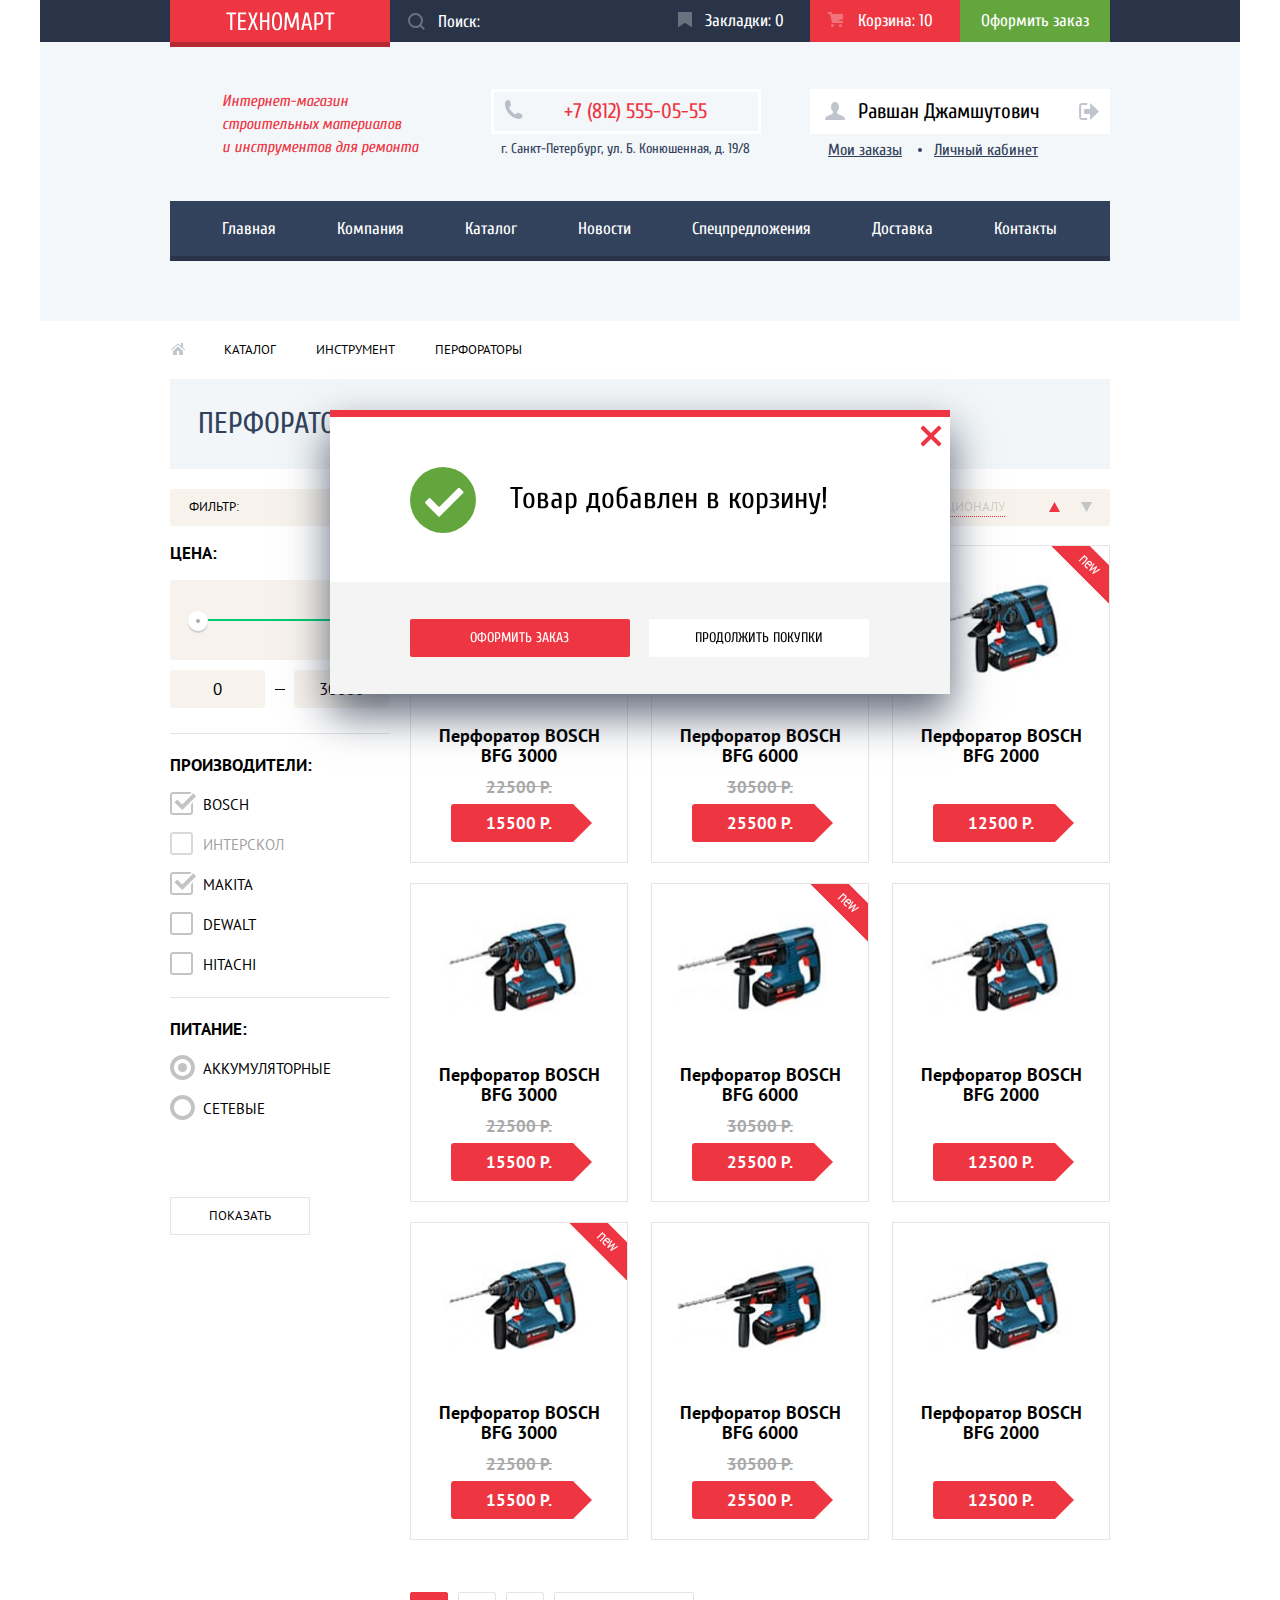
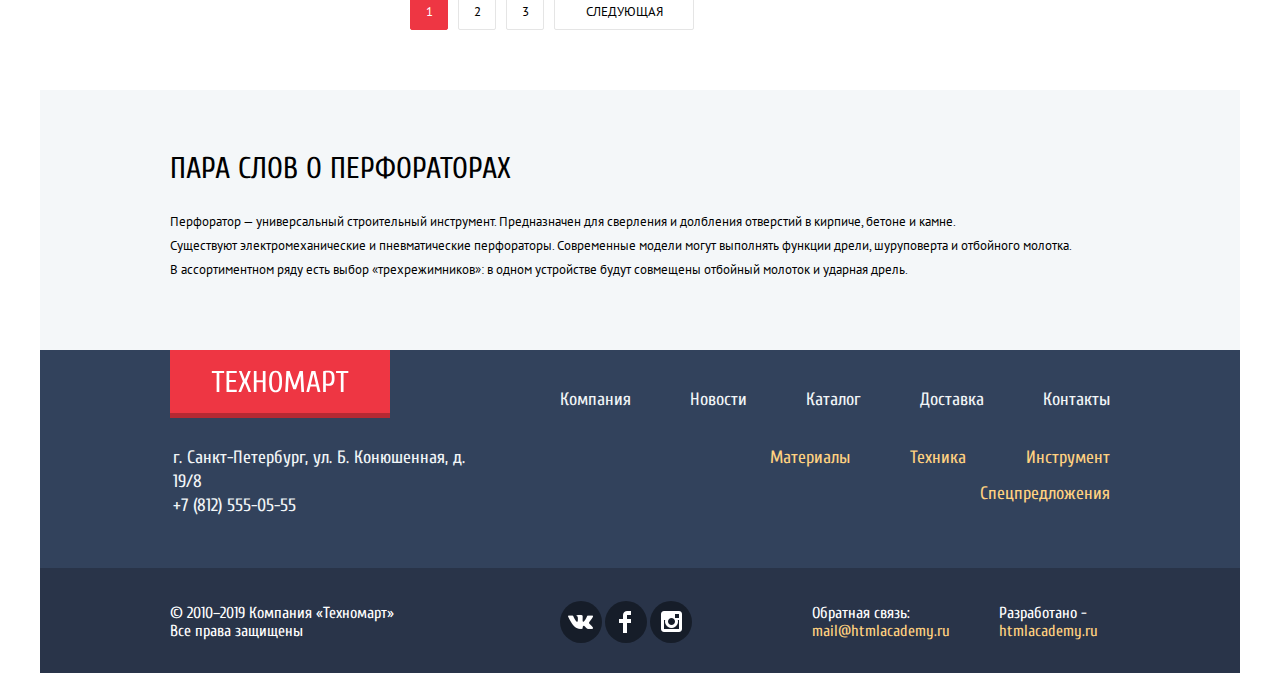
==== commit da1b8d1e: "adjusted with Pixel Perfect" ====
--- a/catalog.html
+++ b/catalog.html
@@ -32,7 +32,7 @@
             </form>
           </li>
           <li class="top-menu-item"><a class="bookmarks" href="#">Закладки:<span>0</span></a></li>
-          <li class="top-menu-item"><a class="cart" href="#">Корзина:<span>0</span></a></li>
+          <li class="top-menu-item cart-active"><a class="cart" href="#">Корзина:<span>10</span></a></li>
           <li class="top-menu-item">
             <button class="order-button" type="button">Оформить заказ</button>
           </li>
@@ -107,7 +107,7 @@
               </div>
             </fieldset>
             <hr>
-            <fieldset>
+            <fieldset class="producers-fieldset">
               <legend>Производители:</legend>
               <ul class="producers-filter">
                 <li class="filter-option">
@@ -133,7 +133,7 @@
               </ul>
             </fieldset>
             <hr>
-            <fieldset>
+            <fieldset class="power-supply-fieldset">
               <legend>Питание:</legend>
               <ul class="power-supply-options">
                 <li class="filter-option">
@@ -349,7 +349,7 @@
           </p>
           <p class="footer-copyright">
             Разработано -
-            <a href="https://htmlacademy.ru">html academy</a>
+            <a href="https://htmlacademy.ru">htmlacademy.ru</a>
           </p>
         </div>
       </div>
--- a/css/style.css
+++ b/css/style.css
@@ -57,7 +57,7 @@
   font-size: 14px;
   line-height: inherit;
   text-align: center;
-  vertical-align: top;
+  vertical-align: middle;
   text-transform: uppercase;
   color: #ffffff;
   background-color: #ee3643;
@@ -97,7 +97,7 @@
 .top-nav {
   position: relative;
   min-height: 42px;
-  margin-bottom: 46px;
+  margin-bottom: 47px;
   background-color: #293449;
 }
 
@@ -151,10 +151,14 @@
 .top-menu-item a {
   display: inline-block;
   position: relative;
-  padding-top: 14px;
+  padding-top: 12px;
   padding-left: calc(18px + 15px + 15px);
   font: inherit;
   color: #ffffff;
+}
+
+.top-menu-item .bookmarks {
+  padding-left: calc(17px + 14px + 14px);
 }
 
 .top-menu-item span {
@@ -173,7 +177,7 @@
 
 .top-menu-search .search-label {
   position: absolute;
-  top: 14px;
+  top: 13px;
   left: 18px;
   width: 17px;
   height: 17px;
@@ -275,7 +279,7 @@
 .top-menu-item a::before {
   position: absolute;
   content: "";
-  top: 14px;
+  top: 12px;
   left: 18px;
   width: 15px;
   height: 15px;
@@ -288,6 +292,7 @@
 
 .top-menu-item .bookmarks::before {
   background: url(../img/icon-bookmark.svg) no-repeat center;
+  left: 17px;
 }
 
 .top-menu-item.cart-active {
@@ -358,7 +363,9 @@
 .main-header-middle p {
   width: 198px;
   margin: 0;
-  margin-left: 36px;
+  margin-left: 52px;
+  margin-right: 21px;
+  padding-top: 1px;
   font-size: 16px;
   font-style: italic;
   line-height: 23px;
@@ -377,10 +384,10 @@
   position: relative;
   display: inline-block;
   min-width: 270px;
-  margin-bottom: 2px;
+  margin-bottom: 3px;
   padding-top: 9px;
   padding-bottom: 9px;
-  padding-left: 72px;
+  padding-left: 70px;
   font-size: 21px;
   line-height: 21px;
   color: #ee3643;
@@ -390,8 +397,8 @@
 .main-header-middle-contact a::before {
   position: absolute;
   content: "";
-  top: 10%;
-  left: 10px;
+  top: 4%;
+  left: 4px;
   width: 32px;
   height: 32px;
   background: url(../img/icon-phone.svg) no-repeat 50% 50%;
@@ -431,14 +438,14 @@
   position: relative;
   margin-right: 10px;
   padding-left: 48px;
-  padding-right: 24px;
+  padding-right: 26px;
 }
 
 .login-signup-buttons .login-link::before {
   position: absolute;
   content: "";
   top: 6px;
-  left: 10px;
+  left: 9px;
   width: 32px;
   height: 32px;
   background: url(../img/icon-login.svg) no-repeat 50% 50%;
@@ -476,10 +483,10 @@
   align-items: stretch;
   min-height: 60px;
   margin: 0;
-  margin-top: 42px;
+  margin-top: 40px;
   padding: 0;
-  padding-left: 50px;
-  padding-right: 50px;
+  padding-left: 21px;
+  padding-right: 23px;
   line-height: 17px;
   background-color: #32425c;
   box-shadow: inset 0px -5px 0 0 #293449;
@@ -488,7 +495,7 @@
 
 .main-menu-item {
   flex-grow: 1;
-  padding: 21px 26px;
+  padding: 19px 30px;
   text-align: center;
 }
 
@@ -539,7 +546,7 @@
 .offers-list-item h4 {
   margin-top: 20px;
   margin-bottom: 13px;
-  margin-left: 23px;
+  margin-left: 22px;
   font-size: 24px;
   line-height: 30px;
   font-weight: 700;
@@ -549,7 +556,7 @@
   display: inline-block;
   width: 135px;
   padding: 10px 0;
-  margin-left: 25px;
+  margin-left: 24px;
   margin-bottom: 22px;
   font-size: 14px;
   color: inherit;
@@ -602,6 +609,7 @@
 .offer-icon-materials {
   width: 44px;
   height: 65px;
+  top: 31px;
   right: 43px;
   background-image: url('../img/materials.svg');
   background-repeat: no-repeat;
@@ -611,7 +619,7 @@
 .offer-icon-tools {
   width: 75px;
   height: 61px;
-  right: 43px;
+  right: 28px;
   background-image: url('../img/tools.svg');
   background-repeat: no-repeat;
   background-size: contain;
@@ -620,6 +628,8 @@
 .offer-icon-machinery {
   width: 78px;
   height: 62px;
+  top: 31px;
+  right: 31px;
   background-image: url('../img/machinery.svg');
   background-repeat: no-repeat;
   background-size: contain;
@@ -693,13 +703,13 @@
 
 .slider-container figcaption {
   position: absolute;
-  top: 24px;
+  top: 23px;
   left: 24px;
 }
 
 .slider-container span:nth-child(1) {
   display: block;
-  margin-bottom: 6px;
+  margin-bottom: 2px;
   font-size: 36px;
   line-height: 36px;
   font-weight: 700;
@@ -745,7 +755,7 @@
 }
 
 .slider-arrows.arrow-right {
-  right: 24px;
+  right: 19px;
   background-image: url('../img/icon-arrow-right.svg');
   background-repeat: no-repeat;
   background-size: contain;
@@ -788,7 +798,7 @@
   justify-content: space-between;
   align-items: center;
   margin-bottom: 20px;
-  padding: 0 24px;
+  padding: 4px 24px 4px 27px;
   background-color: #f9f5f0;
 }
 
@@ -861,8 +871,9 @@
   position: absolute;
   top: 44px;
   left: 0;
-  font: inherit;
+  font-family: 'Cuprum', sans-serif;
   font-size: 14px;
+  line-height: 18px;
   text-align: center;
   vertical-align: middle;
   z-index: 10;
@@ -873,7 +884,7 @@
   width: 135px;
   margin: 0 auto;
   margin-bottom: 8px;
-  padding: 8px 0;
+  padding: 8px 6px;
   text-transform: uppercase;
   border: none;
   border: 3px solid #63a63e;
@@ -952,7 +963,7 @@
 .catalog-item .title {
   display: block;
   min-height: 40px;
-  margin-top: 8px;
+  margin-top: 12px;
   margin-bottom: 12px;
   padding: 0 25px;
   font-size: 18px;
@@ -962,7 +973,7 @@
 .catalog-item .old-price {
   display: block;
   min-height: 20px;
-  margin-bottom: 8px;
+  margin-bottom: 6px;
   font-size: 17px;
   line-height: 18px;
   color: #a9a9a9;
@@ -976,7 +987,7 @@
 .catalog-item .new-price {
   display: block;
   position: relative;
-  width: 140px;
+  width: 136px;
   margin: 0 auto;
   margin-bottom: 20px;
   padding: 10px 30px;
@@ -991,7 +1002,7 @@
   position: absolute;
   content: "";
   top: 0;
-  right: -20px;
+  right: -24px;
   width: 0;
   height: 0;
   border: 19px solid #ffffff;
@@ -1014,7 +1025,7 @@
   justify-content: center;
   align-items: center;
   width: 220px;
-  min-height: 145px;
+  min-height: 146px;
   margin-bottom: 20px;
   border: solid 1px #eaeaea;
 }
@@ -1046,7 +1057,7 @@
 
 .services h2 {
   display: block;
-  margin-bottom: 36px;
+  margin-bottom: 24px;
   padding-top: 66px;
 }
 
@@ -1062,7 +1073,7 @@
 .services p {
   display: block;
   width: 398px;
-  margin-bottom: 74px;
+  margin-bottom: 68px;
 }
 
 .service-item-container {
@@ -1122,11 +1133,12 @@
 
 .service-tabs .service-tab {
   width: 240px;
-  padding: 16px;
+  padding: 16px 22px;
   font-size: 21px;
   line-height: 30px;
   font-weight: 700;
   color: #ffffff;
+  text-align: left;
   background-color: #32425c;
   box-shadow: 0px 1px 0 0 #293449, inset 0px 1px 0 0 #405069;
   border: none;
@@ -1158,9 +1170,13 @@
   margin: 0;
 }
 
+.delivery figure {
+  top: 24px;
+}
+
 .service-item h3 {
   margin: 0;
-  margin-bottom: 34px;
+  margin-bottom: 25px;
   font-size: 36px;
   line-height: 36px;
   font-weight: 400;
@@ -1177,18 +1193,22 @@
   display: flex;
   justify-content: space-between;
   min-height: 452px;
-  margin-bottom: 86px;
+  margin-bottom: 84px;
 }
 
 .about-contact-container h2 {
   margin: 0;
   margin-top: 80px;
-  margin-bottom: 32px;
+  margin-bottom: 25px;
 }
 
 .about-contact-container p {
   margin: 0;
-  margin-bottom: 28px;
+  margin-bottom: 24px;
+}
+
+.about-contact-container p:nth-of-type(2) {
+  margin-bottom: 22px;
 }
 
 .about {
@@ -1201,7 +1221,7 @@
   flex-wrap: wrap;
   justify-content: space-between;
   width: 386px;
-  min-height: 96px;
+  min-height: 99px;
   margin: 0;
   margin-bottom: 36px;
   padding: 0;
@@ -1225,6 +1245,10 @@
   background-color: #ee3643;
 }
 
+.about .button {
+  width: 220px;
+}
+
 .main-contact {
   width: 300px;
 }
@@ -1241,11 +1265,15 @@
   display: block;
   width: 100%;
   height: auto;
-  margin-bottom: 42px;
+  margin-bottom: 39px;
   background-color: #b5b5b5;
   background-size: cover;
 }
 
+.main-contact .button {
+  width: 100%;
+}
+
 
 /* FOOTER */
 
@@ -1253,7 +1281,7 @@
   display: flex;
   flex-basis: 100%;
   justify-content: space-between;
-  margin-bottom: 32px;
+  margin-bottom: 16px;
 }
 
 .main-footer-nav .logo-container {
@@ -1275,15 +1303,15 @@
   display: flex;
   flex-wrap: wrap;
   justify-content: flex-end;
-  width: 544px;
-  margin: 0;
-  margin-top: 34px;
+  width: 550px;
+  margin: 0;
+  margin-top: 26px;
   padding: 0;
   list-style: none;
 }
 
 .main-footer-menu-item  {
-  margin-left: 58px;
+  margin-left: 59px;
   padding-top: 12px;
 }
 
@@ -1311,11 +1339,12 @@
   flex-basis: 100%;
   justify-content: space-between;
   align-items: baseline;
-  padding-bottom: 52px;
+  padding-bottom: 50px;
 }
 
 .breadcrumbs-container span {
-  width: 324px;
+  width: 326px;
+  padding-left: 3px;
   color: #f1f5f7;
 }
 
@@ -1323,14 +1352,14 @@
   display: flex;
   justify-content: flex-end;
   flex-wrap: wrap;
-  width: 524px;
+  width: 526px;
   margin: 0;
   padding: 0;
   list-style: none;
 }
 
 .main-footer-breadcrumbs li {
-  margin-left: 58px;
+  margin-left: 60px;
   padding-top: 12px;
 }
 
@@ -1359,12 +1388,13 @@
   flex-basis: 100%;
   justify-content: space-between;
   align-items: center;
-  padding-top: 25px;
-  padding-bottom: 28px;
+  padding-top: 33px;
+  padding-bottom: 30px;
 }
 
 .footer-bottom-container > p {
   min-width: 230px;
+  /* margin-left: 100px; */
 }
 
 .footer-bottom-container p {
@@ -1378,7 +1408,7 @@
   display: flex;
   justify-content: space-between;
   align-items: center;
-  width: 544px;
+  width: 550px;
 }
 
 .social-info-container .social-list {
@@ -1386,6 +1416,7 @@
   flex-wrap: wrap;
   min-width: 132px;
   margin: 0;
+  margin-right: 68px;
   padding: 0;
   list-style: none;
 }
@@ -1396,7 +1427,7 @@
 
 .social-info-container p:last-child {
   width: 100px;
-  padding-right: 15px;
+  padding-right: 11px;
   box-sizing: content-box;
 }
 
@@ -1464,7 +1495,7 @@
 
 /*CATALOG*/
 .main-header-catalog {
-  margin-bottom: 14px;
+  margin-bottom: 12px;
 }
 
 .main-header-middle .user-account {
@@ -1475,7 +1506,7 @@
 
 .user-account .user-name {
   position: relative;
-  margin-bottom: 4px;
+  margin-bottom: 7px;
   padding: 12px 48px;
   font: inherit;
   font-size: 21px;
@@ -1489,10 +1520,10 @@
     position: absolute;
     content: "";
     top: 6px;
-    right: 10px;
+    right: 6px;
     width: 32px;
     height: 32px;
-    background: url(../img/icon-login.svg) no-repeat 50% 50%;
+    background: url(../img/icon-logout.svg) no-repeat center;
     opacity: 0.3;
 }
 
@@ -1500,10 +1531,10 @@
     position: absolute;
     content: "";
     top: 6px;
-    left: 10px;
+    left: 9px;
     width: 32px;
     height: 32px;
-    background: url(../img/icon-user.svg) no-repeat 50% 50%;
+    background: url(../img/icon-user.svg) no-repeat center;
     opacity: 0.3;
 }
 
@@ -1536,7 +1567,7 @@
 .user-account-buttons a:first-child {
   position: relative;
   margin-left: 18px;
-  margin-right: 30px;
+  margin-right: 28px;
 }
 
 .user-account-buttons a:first-child::after {
@@ -1574,7 +1605,6 @@
 
 .catalog-breadcrumbs {
   display: flex;
-  justify-content: flex-start;
   width: 100%;
   margin: 0;
   margin-bottom: 14px;
@@ -1584,9 +1614,16 @@
   order: -1;
 }
 
+.catalog-breadcrumbs li:first-child {
+  padding-right: 22px;
+}
+
+.catalog-breadcrumbs li:not(:first-child) {
+  padding-right: 40px;
+}
+
 .catalog-breadcrumbs a {
   position: relative;
-  margin-right: 40px;
   font-family: 'PT Sans', 'Arial', sans-serif;
   font-size: 13px;
   line-height: 18px;
@@ -1617,7 +1654,7 @@
 
 .catalog-breadcrumbs .home-link::after {
   top: 10px;
-  right: -18px;
+  right: -4px;
 }
 
  /* НЕ МОГУ УБРАТЬ СТРЕЛКУ У ПОСЛЕДНЕЙ ССЫЛКИ!: */
@@ -1643,7 +1680,7 @@
 }
 
 .filter legend {
-  margin-bottom: 24px;
+  margin-bottom: 12px;
   font-family: 'PT Sans', 'Arial', sans-serif;
   font-size: 17px;
   line-height: 30px;
@@ -1654,7 +1691,7 @@
 .range-controls {
   position: relative;
   height: 80px;
-  margin-bottom: 9px;
+  margin-bottom:10px;
   padding-top: 39px;
   padding-left: 20px;
   padding-right: 20px;
@@ -1744,23 +1781,29 @@
 }
 
 hr {
-  margin-bottom: 24px;
+  margin: 0;
+  margin-bottom: 16px;
   border: 0;
   height: 1px;
   background-color: #e5e5e5;
 }
 
+.producers-fieldset legend,
+.power-supply-fieldset legend {
+  margin-bottom: -2px;
+}
+
 .filter .producers-filter,
 .filter .power-supply-options {
   list-style: none;
 }
 
 .filter .producers-filter {
-  margin-bottom: 24px;
+  margin-bottom: 22px;
 }
 
 .filter .power-supply-options {
-  margin-bottom: 82px;
+  margin-bottom: 78px;
 }
 
 .producers-filter .filter-option,
@@ -1874,8 +1917,8 @@
 .filters > span {
   display: block;
   width: 100%;
-  margin-bottom: 18px;
-  padding: 10px 0 10px 16px;
+  margin-bottom: 12px;
+  padding: 9px 0 10px 19px;
 }
 
 .filters > span,
@@ -1893,15 +1936,15 @@
   display: flex;
   justify-content: space-between;
   align-items: flex-start;
-  margin-bottom: 18px;
-  padding-left: 16px;
+  margin-bottom: 19px;
+  padding-left: 19px;
   padding-right: 8px;
 }
 
 .sorting > span {
   min-width: 82px;
-  margin-right: 122px;
-  padding-top: 10px;
+  margin-right: 104px;
+  padding-top: 9px;
 }
 
 .sorting-list {
@@ -1911,7 +1954,7 @@
   width: 356px;
   margin: 0;
   padding: 0;
-  padding-top: 10px;
+  padding-top: 9px;
   list-style: none;
 }
 
@@ -1936,6 +1979,7 @@
   display: flex;
   width: 64px;
   height: 32px;
+  margin-top: 2px;
 }
 
 .sorting-buttons .button-up,
@@ -1980,7 +2024,7 @@
   width: 38px;
   height: 38px;
   margin-right: 10px;
-  padding: 12px 0;
+  padding: 10px 6px;
   font-family: 'PT Sans', 'Arial', sans-serif;
   font-size: 13px;
   line-height: 18px;
@@ -2017,10 +2061,10 @@
   padding-bottom: 68px;
 }
 
-.catalog-article h2 {
+.catalog-article .heading-black {
   display: block;
   margin: 0;
-  margin-bottom: 25px;
+  margin-bottom: 26px;
 }
 
 .catalog-article p {
@@ -2040,10 +2084,10 @@
 
 .modal-email,
 .modal-check {
-  display: none;
+  /* display: none; */
   left: 50%;
   width: 620px;
-  margin-left: -320px;
+  margin-left: -310px;
   background-color: #ffffff;
   border-top: 7px solid #ee3643;
 
@@ -2056,7 +2100,7 @@
 
 .modal-close {
   position: absolute;
-  top: 0;
+  top: 3px;
   right: 4px;
   width: 32px;
   height: 32px;
@@ -2112,7 +2156,7 @@
 .email-form-container {
   width: 100%;
   margin-bottom: 37px;
-  padding: 53px 80px 0 80px;
+  padding: 45px 80px 0 80px;
 }
 
 .email-form-top {
@@ -2130,6 +2174,7 @@
   display: inline-block;
   width: 100%;
   margin-bottom: 10px;
+  padding-left: 1px;
 }
 
 .email-form input[type='text'],
@@ -2306,8 +2351,8 @@
 
 .modal-check span {
   display: inline-block;
-  margin-top: 71px;
-  margin-bottom: 62px;
+  margin-top: 67px;
+  margin-bottom: 68px;
   margin-left: 180px;
   font-size: 30px;
   line-height: 30px;
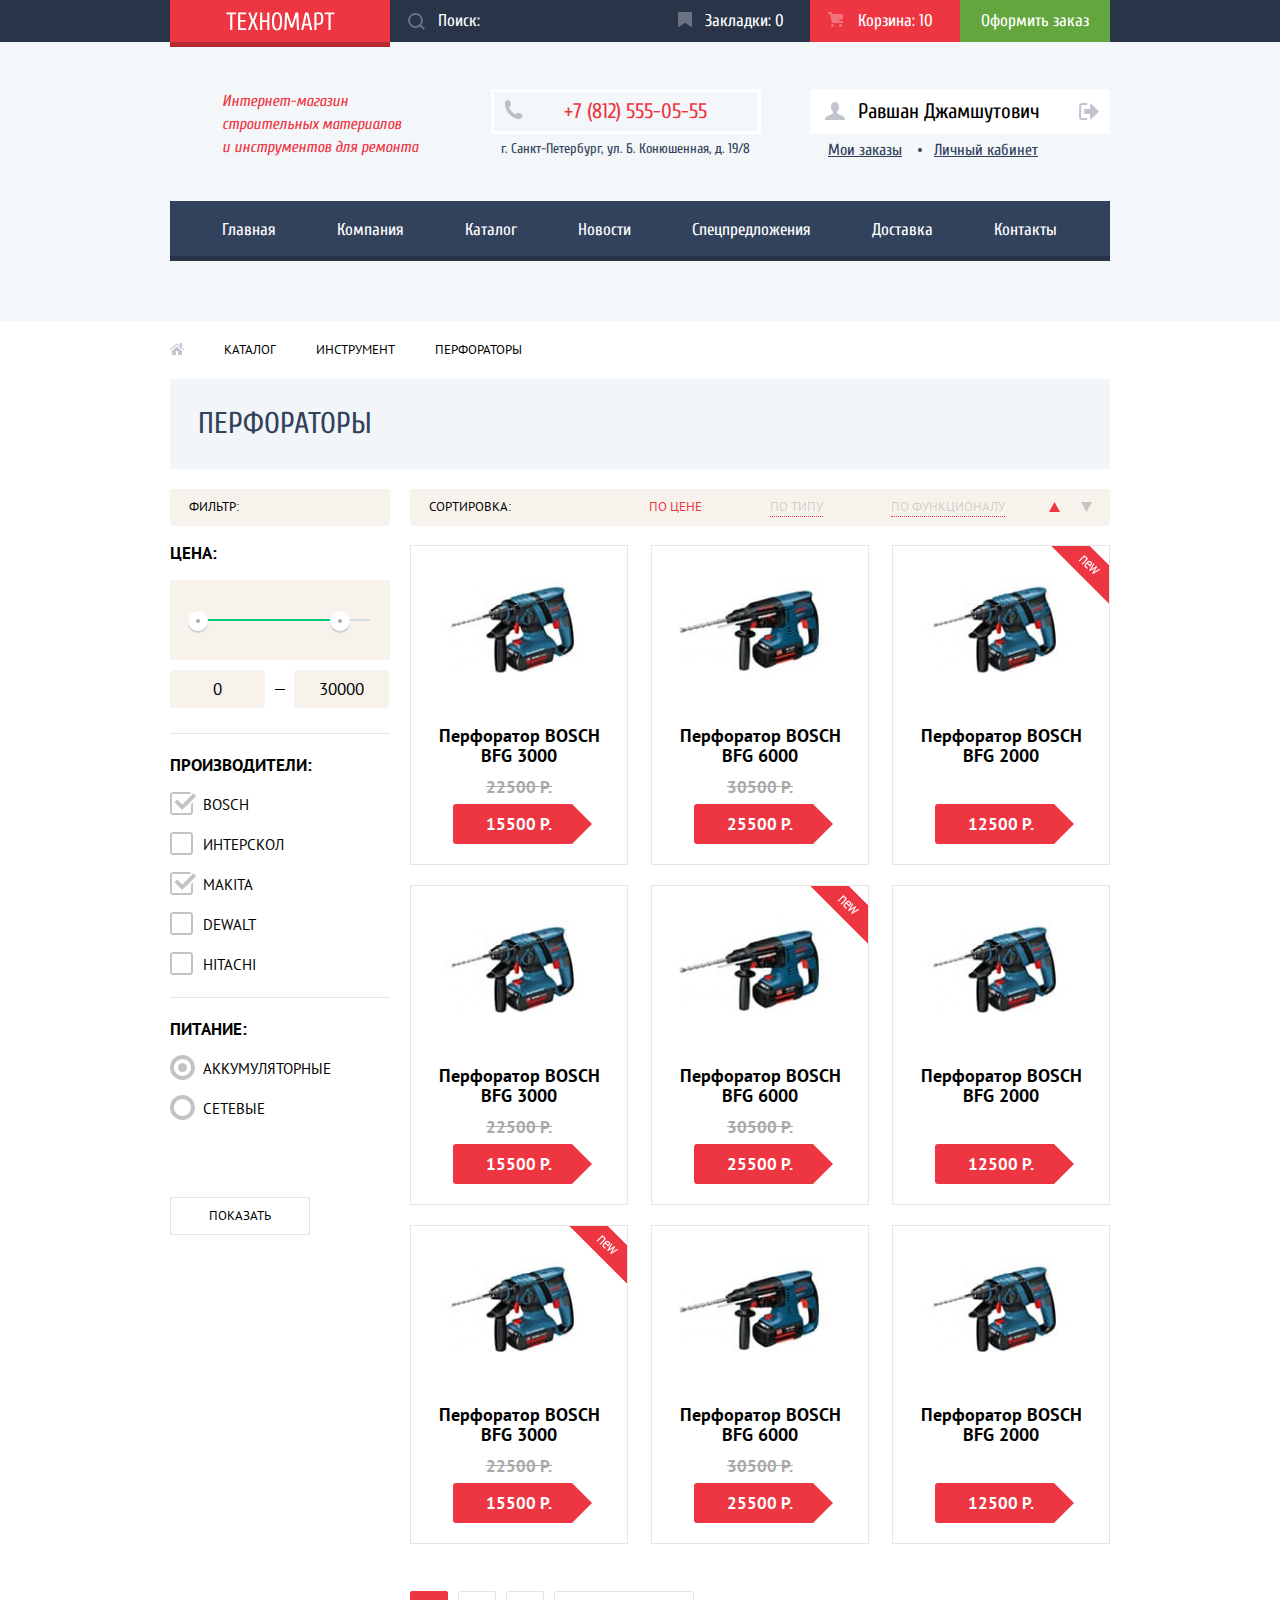
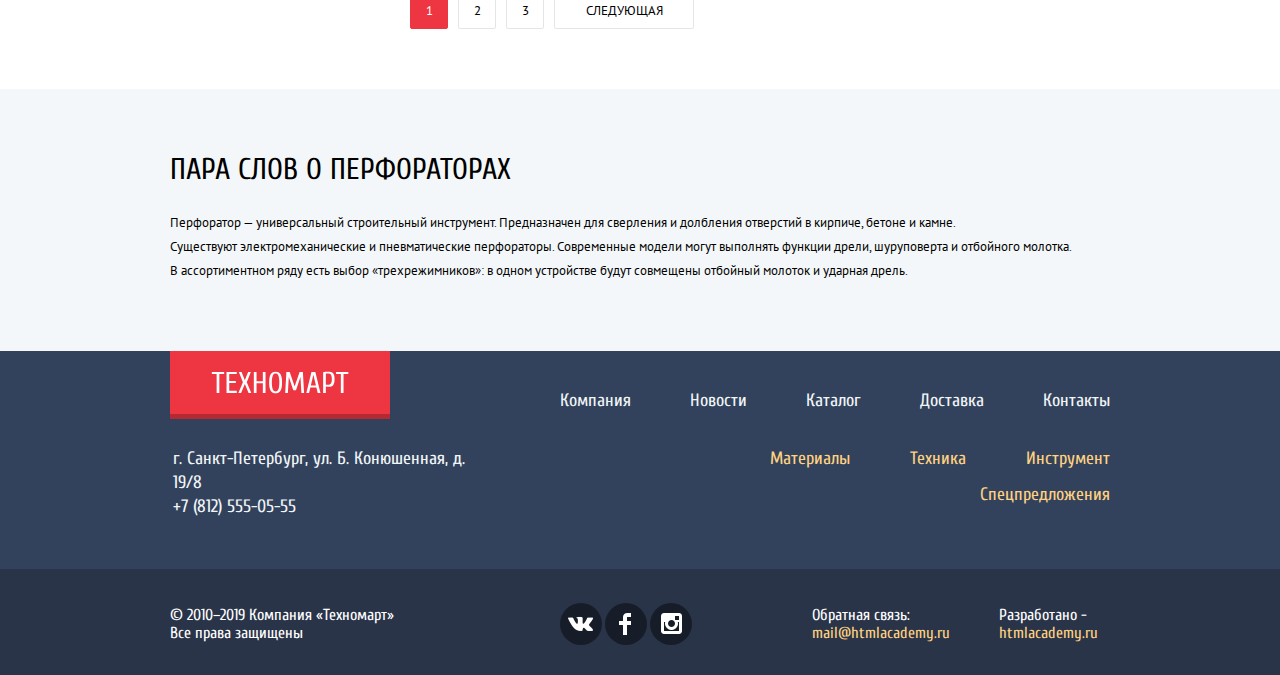
==== commit f88b5bbf: "ready to be qualified" ====
--- a/catalog.html
+++ b/catalog.html
@@ -8,6 +8,7 @@
   <link href="https://fonts.googleapis.com/css?family=Cuprum:400,400i,700&display=swap&subset=cyrillic" rel="stylesheet">
   <link href="https://fonts.googleapis.com/css?family=PT+Sans:400,700&display=swap&subset=cyrillic" rel="stylesheet">
   <link href="css/normalize.css" rel="stylesheet">
+  <link href="css/style.min.css" rel="stylesheet" href="/css/master.css">
   <link href="css/style.css" rel="stylesheet">
 </head>
 <body>
@@ -21,8 +22,7 @@
         </div>
         <ul class="top-menu">
           <li class="top-menu-item">
-            <!-- Здесь метод - post? -->
-            <form class="top-menu-search" action="#" method="post">
+            <form class="top-menu-search" action="https://echo.htmlacademy.ru" method="post">
               <input id="search-input" type="search" aria-label="Поиск" placeholder="Поиск:">
               <label class="search-label" for="search-input">
                 <svg class="search-icon" xmlns="http://www.w3.org/2000/svg" width="17" height="17" viewBox="0 0 17 17">
@@ -85,7 +85,7 @@
         <section class="filters">
           <h2 class="visually-hidden">Фильтр товаров</h2>
           <span>Фильтр:</span>
-          <form class="filter">
+          <form class="filter" action="https://echo.htmlacademy.ru" method="get">
             <fieldset class="price-filter">
               <legend>Цена:</legend>
               <div class="range-filter">
@@ -115,7 +115,7 @@
                   <label for="filter-bosch">Bosch</label>
                 </li>
                 <li class="filter-option">
-                  <input id="filter-interskol" class="visually-hidden" type="checkbox" name="interskol" disabled>
+                  <input id="filter-interskol" class="visually-hidden" type="checkbox" name="interskol">
                   <label for="filter-interskol">Интерскол</label>
                 </li>
                 <li class="filter-option">
@@ -166,115 +166,133 @@
           <ul class="catalog-list">
             <li class="catalog-item">
               <a href="#">
-              <img src="img/bosch-bfg-3000.jpg" alt="Перфоратор Бош БФГ 3000." width="218" height="170">
+                <div class="catalog-item-image">
+                  <img src="img/bosch-bfg-3000.jpg" alt="Перфоратор Бош БФГ 3000." width="218" height="170">
+                </div>
                 <span class="title">Перфоратор BOSCH BFG 3000</span>
                 <span class="old-price">22500 Р.</span>
                 <span class="new-price">15500 Р.</span>
-                <span class="flag">Новинка</span>
-              </a>
-              <div class="catalog-item-buttons">
-                <button class="purchase" type="button">Купить</button>
-                <button class="wish-list" type="button">В закладки</button>
-              </div>
-            </li>
-            <li class="catalog-item">
-              <a href="#">
-              <img src="img/bosch-bfg-6000.jpg" alt="Перфоратор Бош БФГ 6000." width="218" height="170">
+                <span class="flag"></span>
+              </a>
+              <div class="catalog-item-buttons">
+                <button class="purchase" type="button">Купить</button>
+                <button class="wish-list" type="button">В закладки</button>
+              </div>
+            </li>
+            <li class="catalog-item">
+              <a href="#">
+                <div class="catalog-item-image">
+                  <img src="img/bosch-bfg-6000.jpg" alt="Перфоратор Бош БФГ 6000." width="218" height="170">
+                </div>
                 <span class="title">Перфоратор BOSCH BFG 6000</span>
                 <span class="old-price">30500 Р.</span>
                 <span class="new-price">25500 Р.</span>
-                <span class="flag">Новинка</span>
-              </a>
-              <div class="catalog-item-buttons">
-                <button class="purchase" type="button">Купить</button>
-                <button class="wish-list" type="button">В закладки</button>
-              </div>
-            </li>
-            <li class="catalog-item">
-              <a href="#">
-              <img src="img/bosch-bfg-2000.jpg" alt="Перфоратор Бош БФГ 2000." width="218" height="170">
+                <span class="flag"></span>
+              </a>
+              <div class="catalog-item-buttons">
+                <button class="purchase" type="button">Купить</button>
+                <button class="wish-list" type="button">В закладки</button>
+              </div>
+            </li>
+            <li class="catalog-item">
+              <a href="#">
+                <div class="catalog-item-image">
+                  <img src="img/bosch-bfg-2000.jpg" alt="Перфоратор Бош БФГ 2000." width="218" height="170">
+                </div>
                 <span class="title">Перфоратор BOSCH BFG 2000</span>
                 <span class="old-price no-old-price">12500 Р.</span>
                 <span class="new-price">12500 Р.</span>
-                <span class="flag new-flag">Новинка</span>
-              </a>
-              <div class="catalog-item-buttons">
-                <button class="purchase" type="button">Купить</button>
-                <button class="wish-list" type="button">В закладки</button>
-              </div>
-            </li>
-            <li class="catalog-item">
-              <a href="#">
-              <img src="img/bosch-bfg-3000.jpg" alt="Перфоратор Бош БФГ 3000." width="218" height="170">
+                <span class="flag flag-on">Новинка</span>
+              </a>
+              <div class="catalog-item-buttons">
+                <button class="purchase" type="button">Купить</button>
+                <button class="wish-list" type="button">В закладки</button>
+              </div>
+            </li>
+            <li class="catalog-item">
+              <a href="#">
+                <div class="catalog-item-image">
+                  <img src="img/bosch-bfg-3000.jpg" alt="Перфоратор Бош БФГ 3000." width="218" height="170">
+                </div>
                 <span class="title">Перфоратор BOSCH BFG 3000</span>
                 <span class="old-price">22500 Р.</span>
                 <span class="new-price">15500 Р.</span>
-                <span class="flag">Новинка</span>
-              </a>
-              <div class="catalog-item-buttons">
-                <button class="purchase" type="button">Купить</button>
-                <button class="wish-list" type="button">В закладки</button>
-              </div>
-            </li>
-            <li class="catalog-item">
-              <a href="#">
-              <img src="img/bosch-bfg-6000.jpg" alt="Перфоратор Бош БФГ 6000." width="218" height="170">
+                <span class="flag"></span>
+              </a>
+              <div class="catalog-item-buttons">
+                <button class="purchase" type="button">Купить</button>
+                <button class="wish-list" type="button">В закладки</button>
+              </div>
+            </li>
+            <li class="catalog-item">
+              <a href="#">
+                <div class="catalog-item-image">
+                  <img src="img/bosch-bfg-6000.jpg" alt="Перфоратор Бош БФГ 6000." width="218" height="170">
+                </div>
                 <span class="title">Перфоратор BOSCH BFG 6000</span>
                 <span class="old-price">30500 Р.</span>
                 <span class="new-price">25500 Р.</span>
-                <span class="flag new-flag">Новинка</span>
-              </a>
-              <div class="catalog-item-buttons">
-                <button class="purchase" type="button">Купить</button>
-                <button class="wish-list" type="button">В закладки</button>
-              </div>
-            </li>
-            <li class="catalog-item">
-              <a href="#">
-              <img src="img/bosch-bfg-2000.jpg" alt="Перфоратор Бош БФГ 2000." width="218" height="170">
+                <span class="flag flag-on">Новинка</span>
+              </a>
+              <div class="catalog-item-buttons">
+                <button class="purchase" type="button">Купить</button>
+                <button class="wish-list" type="button">В закладки</button>
+              </div>
+            </li>
+            <li class="catalog-item">
+              <a href="#">
+                <div class="catalog-item-image">
+                  <img src="img/bosch-bfg-2000.jpg" alt="Перфоратор Бош БФГ 2000." width="218" height="170">
+                </div>
                 <span class="title">Перфоратор BOSCH BFG 2000</span>
                 <span class="old-price no-old-price">12500 Р.</span>
                 <span class="new-price">12500 Р.</span>
-                <span class="flag">Новинка</span>
-              </a>
-              <div class="catalog-item-buttons">
-                <button class="purchase" type="button">Купить</button>
-                <button class="wish-list" type="button">В закладки</button>
-              </div>
-            </li>
-            <li class="catalog-item">
-              <a href="#">
-              <img src="img/bosch-bfg-3000.jpg" alt="Перфоратор Бош БФГ 3000." width="218" height="170">
+                <span class="flag"></span>
+              </a>
+              <div class="catalog-item-buttons">
+                <button class="purchase" type="button">Купить</button>
+                <button class="wish-list" type="button">В закладки</button>
+              </div>
+            </li>
+            <li class="catalog-item">
+              <a href="#">
+                <div class="catalog-item-image">
+                  <img src="img/bosch-bfg-3000.jpg" alt="Перфоратор Бош БФГ 3000." width="218" height="170">
+                </div>
                 <span class="title">Перфоратор BOSCH BFG 3000</span>
                 <span class="old-price">22500 Р.</span>
                 <span class="new-price">15500 Р.</span>
-                <span class="flag new-flag">Новинка</span>
-              </a>
-              <div class="catalog-item-buttons">
-                <button class="purchase" type="button">Купить</button>
-                <button class="wish-list" type="button">В закладки</button>
-              </div>
-            </li>
-            <li class="catalog-item">
-              <a href="#">
-              <img src="img/bosch-bfg-6000.jpg" alt="Перфоратор Бош БФГ 6000." width="218" height="170">
+                <span class="flag flag-on">Новинка</span>
+              </a>
+              <div class="catalog-item-buttons">
+                <button class="purchase" type="button">Купить</button>
+                <button class="wish-list" type="button">В закладки</button>
+              </div>
+            </li>
+            <li class="catalog-item">
+              <a href="#">
+                <div class="catalog-item-image">
+                  <img src="img/bosch-bfg-6000.jpg" alt="Перфоратор Бош БФГ 6000." width="218" height="170">
+                </div>
                 <span class="title">Перфоратор BOSCH BFG 6000</span>
                 <span class="old-price">30500 Р.</span>
                 <span class="new-price">25500 Р.</span>
-                <span class="flag">Новинка</span>
-              </a>
-              <div class="catalog-item-buttons">
-                <button class="purchase" type="button">Купить</button>
-                <button class="wish-list" type="button">В закладки</button>
-              </div>
-            </li>
-            <li class="catalog-item">
-              <a href="#">
-              <img src="img/bosch-bfg-2000.jpg" alt="Перфоратор Бош БФГ 2000." width="218" height="170">
+                <span class="flag"></span>
+              </a>
+              <div class="catalog-item-buttons">
+                <button class="purchase" type="button">Купить</button>
+                <button class="wish-list" type="button">В закладки</button>
+              </div>
+            </li>
+            <li class="catalog-item">
+              <a href="#">
+                <div class="catalog-item-image">
+                  <img src="img/bosch-bfg-2000.jpg" alt="Перфоратор Бош БФГ 2000." width="218" height="170">
+                </div>
                 <span class="title">Перфоратор BOSCH BFG 2000</span>
                 <span class="old-price no-old-price">12500 Р.</span>
                 <span class="new-price">12500 Р.</span>
-                <span class="flag">Новинка</span>
+                <span class="flag"></span>
               </a>
               <div class="catalog-item-buttons">
                 <button class="purchase" type="button">Купить</button>
@@ -355,7 +373,7 @@
       </div>
     </div>
   </footer>
-  <section class="modal modal-check">
+  <div class="modal modal-check">
     <h2 class="visually-hidden">Товар в корзине</h2>
     <span>Товар добавлен в корзину!</span>
     <div class="button-area">
@@ -364,9 +382,9 @@
         <a class="button back-to-buy-button" href="#">Продолжить покупки</a>
       </div>
     </div>
-
     <button class="modal-close" type="button">Закрыть</button>
-  </section>
+  </div>
+  <!-- <script src="js/main.min.js"></script> -->
+  <script src="js/main.js"></script>
 </body>
-
 </html>
--- a/css/style.css
+++ b/css/style.css
@@ -1,17 +1,18 @@
 *, *::before, *::after {
-  box-sizing: border-box;
-}
-
-html,
-body {
+  -webkit-box-sizing: border-box;
+          box-sizing: border-box;
+}
+
+html {
   margin: 0;
   padding: 0;
 }
 
 body {
-  width: 1200px;
+  width: 100%;
   margin: 0 auto;
-  font-family: 'Cuprum', sans-serif;
+  padding: 0;
+  font-family: 'Cuprum', 'Arial', sans-serif;
   font-size: 17px;
   line-height: 18px;
   font-weight: 400;
@@ -66,7 +67,6 @@
   cursor: pointer;
   overflow: hidden;
   -webkit-transition: all 0.4s ease-in;
-  -moz-transition: all 0.4s ease-in;
   -o-transition: all 0.4s ease-in;
   transition: all 0.4s ease-in;
 }
@@ -78,6 +78,7 @@
 .button:focus,
 .button:active {
   background-color: #ba2732;
+  outline: none;
 }
 
 .visually-hidden {
@@ -88,6 +89,122 @@
   margin: -1px;
 }
 
+@-webkit-keyframes fadeSlide {
+  from {
+    opacity: 0.4;
+  }
+
+  to {
+    opacity: 1;
+  }
+}
+
+@keyframes fadeSlide {
+  from {
+    opacity: 0.4;
+  }
+
+  to {
+    opacity: 1;
+  }
+}
+
+@-webkit-keyframes fadeIn {
+  from {
+    opacity: 0;
+  }
+
+  to {
+    opacity: 1;
+  }
+}
+
+@keyframes fadeIn {
+  from {
+    opacity: 0;
+  }
+
+  to {
+    opacity: 1;
+  }
+}
+
+@-webkit-keyframes crescendo {
+  0% {
+    -webkit-transform: scale(1);
+            transform: scale(1);
+  }
+
+  100% {
+    -webkit-transform: scale(1.5);
+            transform: scale(1.5);
+  }
+}
+
+@keyframes crescendo {
+  0% {
+    -webkit-transform: scale(1);
+            transform: scale(1);
+  }
+
+  100% {
+    -webkit-transform: scale(1.5);
+            transform: scale(1.5);
+  }
+}
+
+@-webkit-keyframes shake {
+
+  0%,
+  100% {
+    -webkit-transform: translateX(0);
+            transform: translateX(0);
+  }
+
+  10%,
+  30%,
+  50%,
+  70%,
+  90% {
+    -webkit-transform: translateX(-10px);
+            transform: translateX(-10px);
+  }
+
+  20%,
+  40%,
+  60%,
+  80% {
+    -webkit-transform: translateX(10px);
+            transform: translateX(10px);
+  }
+}
+
+@keyframes shake {
+
+  0%,
+  100% {
+    -webkit-transform: translateX(0);
+            transform: translateX(0);
+  }
+
+  10%,
+  30%,
+  50%,
+  70%,
+  90% {
+    -webkit-transform: translateX(-10px);
+            transform: translateX(-10px);
+  }
+
+  20%,
+  40%,
+  60%,
+  80% {
+    -webkit-transform: translateX(10px);
+            transform: translateX(10px);
+  }
+}
+
 .main-header {
   padding-bottom: 60px;
   margin-bottom: 59px;
@@ -95,10 +212,13 @@
 }
 
 .top-nav {
-  position: relative;
   min-height: 42px;
   margin-bottom: 47px;
   background-color: #293449;
+}
+
+.top-nav .wrapper {
+  position: relative;
 }
 
 .logo-container {
@@ -106,9 +226,9 @@
   height: 47px;
   text-align: center;
   background-color: #ee3643;
-  box-shadow: inset 0 -5px 0 0 rgba(0, 0, 0, 0.24);
+  -webkit-box-shadow: inset 0 -5px 0 0 rgba(0, 0, 0, 0.24);
+          box-shadow: inset 0 -5px 0 0 rgba(0, 0, 0, 0.24);
   -webkit-transition: all 0.4s ease-in;
-  -moz-transition: all 0.4s ease-in;
   -o-transition: all 0.4s ease-in;
   transition: all 0.4s ease-in;
 }
@@ -116,7 +236,7 @@
 .top-nav .top-nav-logo {
   position: absolute;
   top: 0;
-  left: 130px;
+  left: 0;
 }
 
 .logo-container:hover {
@@ -134,12 +254,18 @@
 }
 
 .top-menu {
+  display: -webkit-box;
+  display: -ms-flexbox;
   display: flex;
-  justify-content: space-between;
-  align-items: stretch;
+  -webkit-box-pack: justify;
+    -ms-flex-pack: justify;
+      justify-content: space-between;
+  -webkit-box-align: stretch;
+      -ms-flex-align: stretch;
+          align-items: stretch;
   position: absolute;
   top: 0;
-  right: 130px;
+  right: 0;
   min-width: 720px;
   min-height: 100%;
   margin: 0;
@@ -147,13 +273,20 @@
   list-style: none;
 }
 
+.top-menu .top-menu-item {
+  -webkit-transition: all 0.4s ease-in;
+  -o-transition: all 0.4s ease-in;
+  transition: all 0.4s ease-in;
+}
 
 .top-menu-item a {
   display: inline-block;
   position: relative;
   padding-top: 12px;
   padding-left: calc(18px + 15px + 15px);
+  vertical-align: middle;
   font: inherit;
+  line-height: 18px;
   color: #ffffff;
 }
 
@@ -186,30 +319,31 @@
 .search-label svg {
   fill: #ffffff;
   opacity: 0.3;
+  z-index: 10;
+  -webkit-transition: all 0.4s ease-in;
+  -o-transition: all 0.4s ease-in;
+  transition: all 0.4s ease-in;
 }
 
 .top-menu-search input[type='search'] {
   width: 100%;
   min-height: 42px;
-  padding: 0;
-  padding-left: 48px;
-  padding-right: 16px;
+  padding: 11px 16px 11px 48px;
   font: inherit;
-  color: inherit;
-  line-height: normal;
-  background: transparent;
+  color: #ffffff;
+  line-height: 18px;
+  background-color: transparent;
   border: none;
-  -webkit-transition: all 800ms ease-out;
-  -moz-transition: all 800ms ease-out;
-  -o-transition: all 800ms ease-out;
-  transition: all 800ms ease-out;
-}
-
-
-/* !!!!!!Так как же побороть input в Firefox, чтобы и плейсхолдер и курсор в поле были по середине???
+  cursor: pointer;
+  -webkit-transition: all 0.8s ease-out;
+  -o-transition: all 0.8s ease-out;
+  transition: all 0.8s ease-out;
+}
+
 .top-menu-search input[type='search'] {
-  -moz-block-height: 42px;
-} */
+  -moz-box-sizing: border-box;
+      box-sizing: border-box;
+}
 
 .top-menu-search input[type='search'] {
   -webkit-appearance: none;
@@ -222,7 +356,7 @@
 }
 
 .top-menu-search input[type='search']::-ms-reveal {
- display: none;
+  display: none;
 }
 
 .top-menu-search input[type='search']::-webkit-search-decoration,
@@ -236,18 +370,22 @@
   font: inherit;
   color: #ffffff;
 }
+
 .top-menu-search input[type='search']::-moz-placeholder {
   font: inherit;
   color: #ffffff;
 }
+
 .top-menu-search input[type='search']:-ms-input-placeholder {
   font: inherit;
   color: #ffffff;
 }
+
 .top-menu-search input[type='search']::-ms-input-placeholder {
   font: inherit;
   color: #ffffff;
 }
+
 .top-menu-search input[type='search']::placeholder {
   font: inherit;
   color: #ffffff;
@@ -262,14 +400,26 @@
   opacity: 1;
 }
 
-.top-menu-search input[type='search']:focus {
+.top-menu-search input[type='search']:focus,
+.top-menu-search input[type='search']:active {
   background-color: #ffffff;
+  color: #000000;
   border: none;
   outline: none;
 }
 
-.top-menu-search input[type='search']:focus+.search-label svg {
+.top-menu-search input[type='search']:focus+.search-label svg,
+.top-menu-search input[type='search']:active+.search-label svg {
   fill: #ee3643;
+}
+
+.top-menu-search input:-webkit-autofill,
+.top-menu-search input:-webkit-autofill:hover,
+.top-menu-search input:-webkit-autofill:focus {
+  -webkit-text-fill-color: #ffffff;
+  -webkit-box-shadow: 0 0 0px 1000px #293449 inset;
+  -webkit-transition: background-color 0.4s ease-in-out 0s;
+  transition: background-color 0.4s ease-in-out 0s;
 }
 
 .top-menu .top-menu-item:not(first-child) {
@@ -284,6 +434,9 @@
   width: 15px;
   height: 15px;
   opacity: 0.3;
+  -webkit-transition: all 0.4s ease-in;
+  -o-transition: all 0.4s ease-in;
+  transition: all 0.4s ease-in;
 }
 
 .top-menu-item .cart::before {
@@ -307,8 +460,9 @@
   opacity: 1;
 }
 
-/* НЕ МЕНЯЕТСЯ ФОН((: */
+.top-menu-item:focus,
 .top-menu-item a:focus .top-menu-item,
+.top-menu-item:active,
 .top-menu-item a:active .top-menu-item {
   background-color: #161d29;
 }
@@ -321,7 +475,6 @@
 .top-menu-item a:active .top-menu-item a::before {
   opacity: 0.5;
 }
-
 
 .top-menu-item .search:focus {
   color: #000000;
@@ -338,26 +491,36 @@
   vertical-align: middle;
   background-color: #63a63e;
   border: none;
+  cursor: pointer;
   overflow: hidden;
+  -webkit-transition: all 0.4s ease-in;
+  -o-transition: all 0.4s ease-in;
+  transition: all 0.4s ease-in;
 }
 
 .top-menu-item .order-button:hover {
-  color: rgba(255, 255, 255, 0.5);
-  background-color: #518534;
+  background-color: #5fbb2d;
 }
 
 .top-menu-item .order-button:focus,
 .top-menu-item .order-button:active {
-  color: #ffffff;
-  background-color: #63a63e;
+  opacity: 0.5;
+  background-color: #518534;
   outline: none;
 }
 
 .main-header-middle {
-  flex-basis: 100%;
+  -ms-flex-preferred-size: 100%;
+      flex-basis: 100%;
+  display: -webkit-box;
+  display: -ms-flexbox;
   display: flex;
-  justify-content: space-between;
-  align-items: flex-start;
+  -webkit-box-pack: justify;
+      -ms-flex-pack: justify;
+          justify-content: space-between;
+  -webkit-box-align: start;
+      -ms-flex-align: start;
+          align-items: flex-start;
 }
 
 .main-header-middle p {
@@ -374,10 +537,19 @@
 
 .main-header-middle-contact {
   max-width: 270px;
+  display: -webkit-inline-box;
+  display: -ms-inline-flexbox;
   display: inline-flex;
-  flex-direction: column;
-  justify-content: space-between;
-  align-items: flex-start;
+  -webkit-box-orient: vertical;
+  -webkit-box-direction: normal;
+      -ms-flex-direction: column;
+          flex-direction: column;
+  -webkit-box-pack: justify;
+      -ms-flex-pack: justify;
+          justify-content: space-between;
+  -webkit-box-align: start;
+      -ms-flex-align: start;
+          align-items: flex-start;
 }
 
 .main-header-middle-contact a {
@@ -388,6 +560,7 @@
   padding-top: 9px;
   padding-bottom: 9px;
   padding-left: 70px;
+  vertical-align: middle;
   font-size: 21px;
   line-height: 21px;
   color: #ee3643;
@@ -405,20 +578,26 @@
 }
 
 .main-header-middle-contact span {
-  align-self: center;
+  -ms-flex-item-align: center;
+      -ms-grid-row-align: center;
+      align-self: center;
   font-size: 14px;
   line-height: 24px;
   color: #32425c;
   text-align: center;
 }
 
-/* ЗДЕСЬ Display: inline-flex, чтобы ссылки невываливались из бокса, это так надо или можно сделать по другому?) */
 .login-signup-buttons {
+  display: -webkit-inline-box;
+  display: -ms-inline-flexbox;
   display: inline-flex;
-  justify-content: flex-end;
+  -webkit-box-pack: end;
+      -ms-flex-pack: end;
+          justify-content: flex-end;
   min-width: 300px;
   font-size: 21px;
   line-height: 21px;
+  cursor: pointer;
 }
 
 .login-signup-buttons .login-link,
@@ -427,6 +606,9 @@
   padding-bottom: 12px;
   color: inherit;
   background-color: #ffffff;
+  -webkit-transition: all 0.4s ease-in;
+  -o-transition: all 0.4s ease-in;
+  transition: all 0.4s ease-in;
 }
 
 .login-signup-buttons .signup-link {
@@ -450,7 +632,9 @@
   height: 32px;
   background: url(../img/icon-login.svg) no-repeat 50% 50%;
   opacity: 0.3;
-
+  -webkit-transition: all 0.4s ease-in;
+  -o-transition: all 0.4s ease-in;
+  transition: all 0.4s ease-in;
 }
 
 .login-signup-buttons .login-link:hover,
@@ -476,32 +660,56 @@
 }
 
 .main-menu {
+  display: -webkit-box;
+  display: -ms-flexbox;
   display: flex;
-  flex-basis: 100%;
-  flex-wrap: wrap;
-  justify-content: space-between;
-  align-items: stretch;
+  -ms-flex-preferred-size: 100%;
+      flex-basis: 100%;
+  -ms-flex-wrap: wrap;
+      flex-wrap: wrap;
+  -webkit-box-pack: justify;
+      -ms-flex-pack: justify;
+          justify-content: space-between;
+  -webkit-box-align: stretch;
+      -ms-flex-align: stretch;
+          align-items: stretch;
   min-height: 60px;
   margin: 0;
   margin-top: 40px;
   padding: 0;
-  padding-left: 21px;
-  padding-right: 23px;
   line-height: 17px;
   background-color: #32425c;
-  box-shadow: inset 0px -5px 0 0 #293449;
+  -webkit-box-shadow: inset 0px -5px 0 0 #293449;
+          box-shadow: inset 0px -5px 0 0 #293449;
   list-style: none;
 }
 
 .main-menu-item {
-  flex-grow: 1;
-  padding: 19px 30px;
+  -webkit-box-flex: 1;
+      -ms-flex-positive: 1;
+          flex-grow: 1;
+  padding: 20px 30px;
   text-align: center;
+  cursor: pointer;
+  -webkit-transition: all 0.4s ease-in;
+  -o-transition: all 0.4s ease-in;
+  transition: all 0.4s ease-in;
+}
+
+.main-menu-item:first-child {
+  padding-left: 51px;
+}
+
+.main-menu-item:last-child {
+  padding-right: 53px;
 }
 
 .main-menu-item a {
   font: inherit;
   color: #ffffff;
+  -webkit-transition: all 0.4s ease-in;
+  -o-transition: all 0.4s ease-in;
+  transition: all 0.4s ease-in;
 }
 
 .main-menu-item:hover {
@@ -513,11 +721,11 @@
   color: rgba(255, 255, 255, 0.5);
 }
 
-/* НЕ МЕНЯЕТСЯ ФОН((: */
+.main-menu-item:focus,
 .main-menu-item a:focus .main-menu-item,
+.main-menu-item:active,
 .main-menu-item a:active .main-menu-item {
   background-color: #1d2739;
-
 }
 
 .offers {
@@ -525,12 +733,20 @@
 }
 
 .offers-list {
-  flex-basis: 100%;
+  -ms-flex-preferred-size: 100%;
+      flex-basis: 100%;
+  display: -webkit-box;
+  display: -ms-flexbox;
   display: flex;
   flex-basis: 100%;
-  flex-wrap: wrap;
-  justify-content: space-between;
-  align-items: flex-start;
+  -ms-flex-wrap: wrap;
+      flex-wrap: wrap;
+  -webkit-box-pack: justify;
+      -ms-flex-pack: justify;
+          justify-content: space-between;
+  -webkit-box-align: start;
+      -ms-flex-align: start;
+          align-items: flex-start;
   padding: 0;
   margin: 0;
   margin-bottom: 53px;
@@ -544,8 +760,8 @@
 }
 
 .offers-list-item h4 {
-  margin-top: 20px;
-  margin-bottom: 13px;
+  margin-top: 22px;
+  margin-bottom: 12px;
   margin-left: 22px;
   font-size: 24px;
   line-height: 30px;
@@ -565,6 +781,9 @@
   vertical-align: top;
   background-color: rgba(0, 0, 0, 0.1);
   border-radius: 2px;
+  -webkit-transition: all 0.4s ease-in;
+  -o-transition: all 0.4s ease-in;
+  transition: all 0.4s ease-in;
 }
 
 .offers-list-item a:hover {
@@ -590,14 +809,18 @@
 .offers-list-item:nth-child(4) {
   margin-left: auto;
   background-color: #8ed78f;
-  order: 2;
+  -webkit-box-ordinal-group: 3;
+      -ms-flex-order: 2;
+          order: 2;
 }
 
 .offers-list-item:nth-child(5) {
   margin-left: auto;
   margin-bottom: 0;
   background-color: #ffc047;
-  order: 2;
+  -webkit-box-ordinal-group: 3;
+      -ms-flex-order: 2;
+          order: 2;
 }
 
 .offer-icon {
@@ -657,10 +880,14 @@
   position: relative;
   width: 620px;
   min-height: 266px;
-  align-self: stretch;
+  -ms-flex-item-align: stretch;
+      -ms-grid-row-align: stretch;
+      align-self: stretch;
   margin-bottom: -123px;
   background-color: #b5b5b5;
-  order: 1;
+  -webkit-box-ordinal-group: 2;
+      -ms-flex-order: 1;
+          order: 1;
 }
 
 .slides {
@@ -669,31 +896,11 @@
   left: 0;
   padding: 0;
   margin: 0;
-  /* -webkit-animation-name: fade;
+  -webkit-animation-name: fadeSlide;
   -webkit-animation-duration: 1.5s;
-  animation-name: fade;
-  animation-duration: 1.5s; */
-}
-
-/* @-webkit-keyframes fade {
-  from {
-    opacity: .4;
-  }
-
-  to {
-    opacity: 1;
-  }
-}
-
-@keyframes fade {
-  from {
-    opacity: .4;
-  }
-
-  to {
-    opacity: 1;
-  }
-} */
+  animation-name: fadeSlide;
+  animation-duration: 1.5s;
+}
 
 .slider-container .slides img {
   display: block;
@@ -709,7 +916,7 @@
 
 .slider-container span:nth-child(1) {
   display: block;
-  margin-bottom: 2px;
+  margin-bottom: 1px;
   font-size: 36px;
   line-height: 36px;
   font-weight: 700;
@@ -721,20 +928,27 @@
   line-height: 24px;
 }
 
-.slider-container .slide-2 {
-  display: none;
+.slide-active {
+  display: block;
 }
 
 .slider-arrows {
   display: inline-block;
   width: 22px;
   height: 40px;
-  position: absolute;
-  top: 113px;
+  vertical-align: middle;
+  position: absolute;
+  top: 50%;
+  -webkit-transform: translateY(-50%);
+      -ms-transform: translateY(-50%);
+          transform: translateY(-50%);
   text-indent: -10000px;
   background-color: transparent;
   cursor: pointer;
   border: none;
+  -webkit-transition: all 0.4s ease-in;
+  -o-transition: all 0.4s ease-in;
+  transition: all 0.4s ease-in;
 }
 
 .slider-arrows:hover,
@@ -745,6 +959,11 @@
 
 .slider-arrows:active {
   opacity: 1;
+}
+
+.slider-arrows:disabled {
+  opacity: 0.2;
+  cursor: default;
 }
 
 .slider-arrows.arrow-left {
@@ -780,32 +999,50 @@
   width: 10px;
   height: 10px;
   margin-right: 10px;
+  vertical-align: middle;
   background-color: #ffffff;
   border-radius: 50%;
-  transition: background-color 0.6s ease;
+  -webkit-transition: all 0.4s ease-in;
+  -o-transition: all 0.4s ease-in;
+  transition: all 0.4s ease-in;
   cursor: pointer;
 }
 
-.slider-controls .circle-active,
+.slider-controls .circle-active {
+  background-color: #ee3643;
+  border: 2px solid #ffffff;
+}
+
 .slider-controls .circle:hover {
   background-color: #ee3643;
-  border: 2px solid #ffffff;
+  border: 2px solid #ee3643;
 }
 
 .popular-products .section-top,
 .popular-producers .section-top {
+  display: -webkit-box;
+  display: -ms-flexbox;
   display: flex;
-  justify-content: space-between;
-  align-items: center;
+  -webkit-box-pack: justify;
+      -ms-flex-pack: justify;
+          justify-content: space-between;
+  -webkit-box-align: center;
+      -ms-flex-align: center;
+          align-items: center;
   margin-bottom: 20px;
   padding: 4px 24px 4px 27px;
   background-color: #f9f5f0;
 }
 
 .catalog-list {
+  display: -webkit-box;
+  display: -ms-flexbox;
   display: flex;
-  flex-wrap: wrap;
-  justify-content: space-between;
+  -ms-flex-wrap: wrap;
+      flex-wrap: wrap;
+  -webkit-box-pack: justify;
+      -ms-flex-pack: justify;
+          justify-content: space-between;
   width: 100%;
   margin: 0;
   margin-bottom: 20px;
@@ -814,7 +1051,7 @@
 }
 
 .catalog-tools .catalog-list {
-  margin-bottom: 52px;
+  margin-bottom: 47px;
 }
 
 .catalog-item {
@@ -824,8 +1061,12 @@
   font-family: 'PT Sans', 'Arial', sans-serif;
   font-weight: 700;
   text-align: center;
+  vertical-align: top;
   border: 1px solid #e5e5e5;
   overflow: hidden;
+  -webkit-transition: all 0.6s ease-in;
+  -o-transition: all 0.6s ease-in;
+  transition: all 0.6s ease-in;
 }
 
 .popular-products .catalog-item:nth-last-child(-n+4) {
@@ -837,12 +1078,9 @@
 }
 
 .catalog-item:hover {
-  border: 0;
-  box-shadow: 0px 10px 25px 0 rgba(41, 52, 73, 0.5);
-}
-
-.catalog-item:hover img {
-  visibility: hidden;
+  border-color: transparent;
+  -webkit-box-shadow: 0px 10px 25px 0 rgba(41, 52, 73, 0.5);
+          box-shadow: 0px 10px 25px 0 rgba(41, 52, 73, 0.5);
 }
 
 .catalog-item:hover .catalog-item-buttons {
@@ -850,20 +1088,22 @@
 }
 
 .catalog-item .flag {
-  display: block;
+  display: none;
   position: absolute;
   top: -1px;
   right: -1px;
   width: 60px;
   height: 60px;
-  text-indent: -1000px;
-  overflow: hidden;
-}
-
-.catalog-item .new-flag {
   background-image: url('../img/new-flag.png');
   background-repeat: no-repeat;
   background-position: 0 0;
+  text-indent: -1000px;
+  overflow: hidden;
+}
+
+.popular-products .flag-on,
+.catalog-tools .flag-on {
+  display: block;
 }
 
 .catalog-item-buttons {
@@ -871,7 +1111,7 @@
   position: absolute;
   top: 44px;
   left: 0;
-  font-family: 'Cuprum', sans-serif;
+  font-family: 'Cuprum', 'Arial', sans-serif;
   font-size: 14px;
   line-height: 18px;
   text-align: center;
@@ -889,6 +1129,10 @@
   border: none;
   border: 3px solid #63a63e;
   border-radius: 3px;
+  cursor: pointer;
+  -webkit-transition: all 0.4s ease-in;
+  -o-transition: all 0.4s ease-in;
+  transition: all 0.4s ease-in;
 }
 
 .catalog-item-buttons .purchase {
@@ -907,6 +1151,9 @@
   height: 32px;
   background: url(../img/icon-cart.svg) no-repeat 50% 50%;
   opacity: 0.3;
+  -webkit-transition: all 0.4s ease-in;
+  -o-transition: all 0.4s ease-in;
+  transition: all 0.4s ease-in;
 }
 
 .catalog-item-buttons .purchase:hover {
@@ -924,7 +1171,8 @@
   background-color: #518534;
   border: 3px solid #518534;
   outline: none;
-  box-shadow: none;
+  -webkit-box-shadow: none;
+          box-shadow: none;
 }
 
 .catalog-item-buttons .purchase:focus::before {
@@ -947,23 +1195,37 @@
   border: solid 3px rgba(50, 66, 92, 0.3);
 }
 
-/* У некоторых catalog-item картинки вылезают за пределы границы при уменьшении масштаба страниц: */
-.catalog-item img {
-  display: block;
-  max-width: 100%;
-  height: auto;
-  background-color: #b5b5b5;
-}
-
 .catalog-item a {
   font: inherit;
   color: #000000;
 }
 
+.catalog-item .catalog-item-image {
+  max-width: 218px;
+  max-height: 170px;
+  margin-bottom: 10px;
+  padding: 3px;
+  padding-bottom: 0;
+  overflow: hidden;
+}
+
+.catalog-item img {
+  width: 100%;
+  height: auto;
+  background-color: #b5b5b5;
+  opacity: 1;
+  -webkit-transition: opacity 0.2s ease-in;
+  -o-transition: opacity 0.2s ease-in;
+  transition: opacity 0.2s ease-in;
+}
+
+.catalog-item:hover img {
+  opacity: 0;
+}
+
 .catalog-item .title {
   display: block;
   min-height: 40px;
-  margin-top: 12px;
   margin-bottom: 12px;
   padding: 0 25px;
   font-size: 18px;
@@ -987,10 +1249,10 @@
 .catalog-item .new-price {
   display: block;
   position: relative;
-  width: 136px;
+  width: 132px;
   margin: 0 auto;
   margin-bottom: 20px;
-  padding: 10px 30px;
+  padding: 11px 30px;
   font-size: 17px;
   line-height: 18px;
   color: #ffffff;
@@ -1002,48 +1264,90 @@
   position: absolute;
   content: "";
   top: 0;
-  right: -24px;
+  right: -27px;
   width: 0;
   height: 0;
-  border: 19px solid #ffffff;
+  border: 20px solid #ffffff;
   border-left-color: #ee3643;
 }
 
 .producers-list {
-  flex-basis: 100%;
+  -ms-flex-preferred-size: 100%;
+      flex-basis: 100%;
+  display: -webkit-box;
+  display: -ms-flexbox;
+  display: flex;
+  -ms-flex-wrap: wrap;
+      flex-wrap: wrap;
+  -webkit-box-pack: justify;
+      -ms-flex-pack: justify;
+          justify-content: space-between;
   padding: 0;
   margin: 0;
   margin-bottom: 65px;
-  display: flex;
-  flex-wrap: wrap;
-  justify-content: space-between;
   list-style: none;
 }
 
-.producers-item {
-  display: flex;
-  justify-content: center;
-  align-items: center;
+.producers-list .producers-item {
+  display: block;
+  text-align: center;
+  -webkit-box-align: center;
+      -ms-flex-align: center;
+          align-items: center;
   width: 220px;
-  min-height: 146px;
+  min-height: 145px;
   margin-bottom: 20px;
   border: solid 1px #eaeaea;
-}
-
-/* Если задавать контрастный цвет, видны границы логотипов. Но имеет ли смысл белый цвет? */
-.producers-item img {
   background-color: #ffffff;
+  text-indent: -10000px;
+  -webkit-transition: all 0.4s ease-in;
+  -o-transition: all 0.4s ease-in;
+  transition: all 0.4s ease-in;
+}
+
+.producers-list .producers-item:nth-child(1) {
+  background: url(../img/bosch.svg) no-repeat center;
+}
+
+.producers-list .producers-item:nth-child(2) {
+  background: url(../img/makita.svg) no-repeat center;
+}
+
+.producers-list .producers-item:nth-child(3) {
+  background: url(../img/dewalt.svg) no-repeat center;
+}
+
+.producers-list .producers-item:nth-child(4) {
+  background: url(../img/interskol.svg) no-repeat center;
+}
+
+.producers-list .producers-item:nth-child(5) {
+  background: url(../img/hitachi.svg) no-repeat center;
+}
+
+.producers-list .producers-item:nth-child(6) {
+  background: url(../img/lg.svg) no-repeat center;
+}
+
+.producers-list .producers-item:nth-child(7) {
+  background: url(../img/aeg.svg) no-repeat center;
+}
+
+.producers-list .producers-item:nth-child(8) {
+  background: url(../img/metabo.svg) no-repeat center;
 }
 
 .producers-item:hover {
-  border: 0;
-  box-shadow: 0px 10px 25px 0 rgba(41, 52, 73, 0.5);
+  border-color: transparent;
+  -webkit-box-shadow: 0px 10px 25px 0 rgba(41, 52, 73, 0.5);
+          box-shadow: 0px 10px 25px 0 rgba(41, 52, 73, 0.5);
 }
 
 .producers-item:focus,
 .producers-item:active {
   outline: none;
-  box-shadow: 0px 4px 10px 0 rgba(41, 52, 73, 0.5);
+  -webkit-box-shadow: 0px 4px 10px 0 rgba(41, 52, 73, 0.5);
+          box-shadow: 0px 4px 10px 0 rgba(41, 52, 73, 0.5);
 }
 
 .producers-item:focus img,
@@ -1073,44 +1377,36 @@
 .services p {
   display: block;
   width: 398px;
-  margin-bottom: 68px;
+  margin-bottom: 70px;
 }
 
 .service-item-container {
-  flex-basis: 100%;
+  -ms-flex-preferred-size: 100%;
+      flex-basis: 100%;
+  display: -webkit-box;
+  display: -ms-flexbox;
   display: flex;
-  justify-content: space-between;
-  align-items: flex-start;
+  -webkit-box-pack: justify;
+      -ms-flex-pack: justify;
+          justify-content: space-between;
+  -webkit-box-align: start;
+      -ms-flex-align: start;
+          align-items: flex-start;
 }
 
 .service-item {
+  display: none;
   position: relative;
   width: 620px;
-  /* -webkit-animation-name: fadeEffect;
+  -webkit-animation-name: fadeIn;
   -webkit-animation-duration: 1s;
-  animation-name: fadeEffect;
-  animation-duration: 1s; */
-}
-
-/* @-webkit-keyframes fadeEffect {
-  from {
-    opacity: 0;
-  }
-
-  to {
-    opacity: 1;
-  }
-}
-
-@keyframes fadeEffect {
-  from {
-    opacity: 0;
-  }
-
-  to {
-    opacity: 1;
-  }
-} */
+  animation-name: fadeIn;
+  animation-duration: 1s;
+}
+
+.service-item.active {
+  display: block;
+}
 
 .service-tabs {
   position: relative;
@@ -1131,7 +1427,7 @@
   background: url(../img/shadow.png) no-repeat 50% 50%;
 }
 
-.service-tabs .service-tab {
+.service-tab {
   width: 240px;
   padding: 16px 22px;
   font-size: 21px;
@@ -1140,27 +1436,27 @@
   color: #ffffff;
   text-align: left;
   background-color: #32425c;
-  box-shadow: 0px 1px 0 0 #293449, inset 0px 1px 0 0 #405069;
+  -webkit-box-shadow: 0px 1px 0 0 #293449, inset 0px 1px 0 0 #405069;
+          box-shadow: 0px 1px 0 0 #293449, inset 0px 1px 0 0 #405069;
   border: none;
-}
-
-.service-tabs .service-tab-active {
+  cursor: pointer;
+  -webkit-transition: all 0.4s ease-in;
+  -o-transition: all 0.4s ease-in;
+  transition: all 0.4s ease-in;
+}
+
+.service-tab.tab-active {
   color: #32425c;
   background-color: #ffffff;
-  box-shadow: 0px 1px 0 0 #ffffff, inset 0px 1px 0 0 #ffffff;
+  -webkit-box-shadow: 0px 1px 0 0 #ffffff, inset 0px 1px 0 0 #ffffff;
+          box-shadow: 0px 1px 0 0 #ffffff, inset 0px 1px 0 0 #ffffff;
   outline: none;
 }
 
-.service-tabs .service-tab:not(.service-tab-active):hover,
-.service-tabs .service-tab:not(.service-tab-active):focus,
-.service-tabs .service-tab:not(.service-tab-active):active {
+.service-tab:not(.tab-active):hover,
+.service-tab:not(.tab-active):focus {
   background-color: #293449;
   outline: none;
-}
-
-.service-item.guarantee,
-.service-item.credit {
-  display: none;
 }
 
 .service-item figure {
@@ -1189,9 +1485,14 @@
 }
 
 .about-contact-container {
-  flex-basis: 100%;
+  -ms-flex-preferred-size: 100%;
+      flex-basis: 100%;
+  display: -webkit-box;
+  display: -ms-flexbox;
   display: flex;
-  justify-content: space-between;
+  -webkit-box-pack: justify;
+      -ms-flex-pack: justify;
+          justify-content: space-between;
   min-height: 452px;
   margin-bottom: 84px;
 }
@@ -1216,10 +1517,18 @@
 }
 
 .about .logistics-list {
+  display: -webkit-box;
+  display: -ms-flexbox;
   display: flex;
-  flex-direction: column;
-  flex-wrap: wrap;
-  justify-content: space-between;
+  -webkit-box-orient: vertical;
+  -webkit-box-direction: normal;
+      -ms-flex-direction: column;
+          flex-direction: column;
+  -ms-flex-wrap: wrap;
+      flex-wrap: wrap;
+  -webkit-box-pack: justify;
+      -ms-flex-pack: justify;
+          justify-content: space-between;
   width: 386px;
   min-height: 99px;
   margin: 0;
@@ -1233,6 +1542,11 @@
 
 .logistics-list li {
   position: relative;
+  padding-bottom: 20px;
+}
+
+.logistics-list li:last-child {
+  padding-bottom: 0;
 }
 
 .logistics-list li::before {
@@ -1257,7 +1571,7 @@
   margin-bottom: 32px;
 }
 
-.main-contact + a {
+.main-contact+a {
   font-size: 0;
 }
 
@@ -1274,13 +1588,16 @@
   width: 100%;
 }
 
-
 /* FOOTER */
-
 .main-footer-nav {
+  display: -webkit-box;
+  display: -ms-flexbox;
   display: flex;
-  flex-basis: 100%;
-  justify-content: space-between;
+  -ms-flex-preferred-size: 100%;
+      flex-basis: 100%;
+  -webkit-box-pack: justify;
+      -ms-flex-pack: justify;
+          justify-content: space-between;
   margin-bottom: 16px;
 }
 
@@ -1300,9 +1617,14 @@
 }
 
 .main-footer-menu {
+  display: -webkit-box;
+  display: -ms-flexbox;
   display: flex;
-  flex-wrap: wrap;
-  justify-content: flex-end;
+  -ms-flex-wrap: wrap;
+      flex-wrap: wrap;
+  -webkit-box-pack: end;
+      -ms-flex-pack: end;
+          justify-content: flex-end;
   width: 550px;
   margin: 0;
   margin-top: 26px;
@@ -1310,7 +1632,7 @@
   list-style: none;
 }
 
-.main-footer-menu-item  {
+.main-footer-menu-item {
   margin-left: 59px;
   padding-top: 12px;
 }
@@ -1335,10 +1657,17 @@
 }
 
 .breadcrumbs-container {
+  display: -webkit-box;
+  display: -ms-flexbox;
   display: flex;
-  flex-basis: 100%;
-  justify-content: space-between;
-  align-items: baseline;
+  -ms-flex-preferred-size: 100%;
+      flex-basis: 100%;
+  -webkit-box-pack: justify;
+      -ms-flex-pack: justify;
+          justify-content: space-between;
+  -webkit-box-align: baseline;
+      -ms-flex-align: baseline;
+          align-items: baseline;
   padding-bottom: 50px;
 }
 
@@ -1349,9 +1678,14 @@
 }
 
 .main-footer-breadcrumbs {
+  display: -webkit-box;
+  display: -ms-flexbox;
   display: flex;
-  justify-content: flex-end;
-  flex-wrap: wrap;
+  -webkit-box-pack: end;
+      -ms-flex-pack: end;
+          justify-content: flex-end;
+  -ms-flex-wrap: wrap;
+      flex-wrap: wrap;
   width: 526px;
   margin: 0;
   padding: 0;
@@ -1384,17 +1718,23 @@
 }
 
 .footer-bottom-container {
+  display: -webkit-box;
+  display: -ms-flexbox;
   display: flex;
-  flex-basis: 100%;
-  justify-content: space-between;
-  align-items: center;
-  padding-top: 33px;
+  -ms-flex-preferred-size: 100%;
+      flex-basis: 100%;
+  -webkit-box-pack: justify;
+      -ms-flex-pack: justify;
+          justify-content: space-between;
+  -webkit-box-align: center;
+      -ms-flex-align: center;
+          align-items: center;
+  padding-top: 34px;
   padding-bottom: 30px;
 }
 
-.footer-bottom-container > p {
+.footer-bottom-container>p {
   min-width: 230px;
-  /* margin-left: 100px; */
 }
 
 .footer-bottom-container p {
@@ -1405,15 +1745,24 @@
 }
 
 .social-info-container {
+  display: -webkit-box;
+  display: -ms-flexbox;
   display: flex;
-  justify-content: space-between;
-  align-items: center;
+  -webkit-box-pack: justify;
+      -ms-flex-pack: justify;
+          justify-content: space-between;
+  -webkit-box-align: center;
+      -ms-flex-align: center;
+          align-items: center;
   width: 550px;
 }
 
 .social-info-container .social-list {
+  display: -webkit-box;
+  display: -ms-flexbox;
   display: flex;
-  flex-wrap: wrap;
+  -ms-flex-wrap: wrap;
+      flex-wrap: wrap;
   min-width: 132px;
   margin: 0;
   margin-right: 68px;
@@ -1428,7 +1777,8 @@
 .social-info-container p:last-child {
   width: 100px;
   padding-right: 11px;
-  box-sizing: content-box;
+  -webkit-box-sizing: content-box;
+          box-sizing: content-box;
 }
 
 .social-list-item a {
@@ -1436,10 +1786,14 @@
   width: 42px;
   height: 42px;
   margin-right: 3px;
+  vertical-align: middle;
   text-indent: -10000px;
   background-color: #161d29;
   background-repeat: no-repeat;
   border-radius: 50%;
+  -webkit-transition: all 0.4s ease-in;
+  -o-transition: all 0.4s ease-in;
+  transition: all 0.4s ease-in;
 }
 
 .social-list-item:nth-child(1) a {
@@ -1499,8 +1853,13 @@
 }
 
 .main-header-middle .user-account {
+  display: -webkit-box;
+  display: -ms-flexbox;
   display: flex;
-  flex-direction: column;
+  -webkit-box-orient: vertical;
+  -webkit-box-direction: normal;
+      -ms-flex-direction: column;
+          flex-direction: column;
   min-width: 300px;
 }
 
@@ -1514,28 +1873,37 @@
   color: inherit;
   text-align: left;
   background-color: #ffffff;
+  -webkit-transition: all 0.4s ease-in;
+  -o-transition: all 0.4s ease-in;
+  transition: all 0.4s ease-in;
 }
 
 .user-account .user-name::after {
-    position: absolute;
-    content: "";
-    top: 6px;
-    right: 6px;
-    width: 32px;
-    height: 32px;
-    background: url(../img/icon-logout.svg) no-repeat center;
-    opacity: 0.3;
+  position: absolute;
+  content: "";
+  top: 6px;
+  right: 6px;
+  width: 32px;
+  height: 32px;
+  background: url(../img/icon-logout.svg) no-repeat center;
+  opacity: 0.3;
+  -webkit-transition: all 0.4s ease-in;
+  -o-transition: all 0.4s ease-in;
+  transition: all 0.4s ease-in;
 }
 
 .user-account .user-name::before {
-    position: absolute;
-    content: "";
-    top: 6px;
-    left: 9px;
-    width: 32px;
-    height: 32px;
-    background: url(../img/icon-user.svg) no-repeat center;
-    opacity: 0.3;
+  position: absolute;
+  content: "";
+  top: 6px;
+  left: 9px;
+  width: 32px;
+  height: 32px;
+  background: url(../img/icon-user.svg) no-repeat center;
+  opacity: 0.3;
+  -webkit-transition: all 0.4s ease-in;
+  -o-transition: all 0.4s ease-in;
+  transition: all 0.4s ease-in;
 }
 
 .user-account .user-name:hover {
@@ -1562,6 +1930,9 @@
   font-size: 16px;
   color: #32425c;
   text-decoration: underline;
+  -webkit-transition: all 0.4s ease-in;
+  -o-transition: all 0.4s ease-in;
+  transition: all 0.4s ease-in;
 }
 
 .user-account-buttons a:first-child {
@@ -1591,27 +1962,43 @@
 }
 
 .catalog-top {
+  display: -webkit-box;
+  display: -ms-flexbox;
   display: flex;
-  flex-direction: column;
+  -webkit-box-orient: vertical;
+  -webkit-box-direction: normal;
+      -ms-flex-direction: column;
+          flex-direction: column;
   margin-bottom: 20px;
 }
 
 .catalog-top h1 {
   display: inline-block;
+  vertical-align: middle;
   margin: 0;
   padding: 30px 0 30px 28px;
   background-color: #f2f6f8;
 }
 
 .catalog-breadcrumbs {
+  display: -webkit-box;
+  display: -ms-flexbox;
   display: flex;
   width: 100%;
   margin: 0;
   margin-bottom: 14px;
   padding: 0;
-  align-items: center;
+  -webkit-box-align: center;
+      -ms-flex-align: center;
+          align-items: center;
   list-style: none;
-  order: -1;
+  -webkit-box-ordinal-group: 0;
+      -ms-flex-order: -1;
+          order: -1;
+}
+
+.catalog-breadcrumbs li {
+  position: relative;
 }
 
 .catalog-breadcrumbs li:first-child {
@@ -1623,50 +2010,50 @@
 }
 
 .catalog-breadcrumbs a {
-  position: relative;
   font-family: 'PT Sans', 'Arial', sans-serif;
   font-size: 13px;
   line-height: 18px;
   font-weight: 400;
   color: inherit;
   text-transform: uppercase;
+  cursor: pointer;
 }
 
 .catalog-breadcrumbs .home-link {
- display: block;
- width: 32px;
- height: 32px;
- background: url('../img/icon-home.svg') no-repeat 0 50%;
- text-indent: -10000px;
- cursor: pointer;
-}
-
-.catalog-breadcrumbs a::after {
+  display: block;
+  width: 32px;
+  height: 32px;
+  background: url('../img/icon-home.svg') no-repeat -7% 50%;
+  text-indent: -10000px;
+}
+
+.catalog-breadcrumbs li:not(:last-child)::after {
   position: absolute;
   content: '';
-  top: 1px;
-  right: -24px;
+  top: 3px;
+  right: 14px;
   width: 8px;
   height: 12px;
   background: url(../img/icon-right-small.svg) no-repeat center;
 }
 
-
-.catalog-breadcrumbs .home-link::after {
+.catalog-breadcrumbs li:first-child::after {
   top: 10px;
-  right: -4px;
-}
-
- /* НЕ МОГУ УБРАТЬ СТРЕЛКУ У ПОСЛЕДНЕЙ ССЫЛКИ!: */
-/* .catalog-breadcrumbs a:last-child::after {
-  display: none;
-} */
+  right: 18px;
+}
 
 .filters-catalog-container {
+  display: -webkit-box;
+  display: -ms-flexbox;
   display: flex;
-  flex-basis: 100%;
-  justify-content: space-between;
-  align-items: flex-start;
+  -ms-flex-preferred-size: 100%;
+      flex-basis: 100%;
+  -webkit-box-pack: justify;
+      -ms-flex-pack: justify;
+          justify-content: space-between;
+  -webkit-box-align: start;
+      -ms-flex-align: start;
+          align-items: flex-start;
 }
 
 .filters {
@@ -1691,7 +2078,7 @@
 .range-controls {
   position: relative;
   height: 80px;
-  margin-bottom:10px;
+  margin-bottom: 10px;
   padding-top: 39px;
   padding-left: 20px;
   padding-right: 20px;
@@ -1719,7 +2106,8 @@
   padding: 0;
   border: 8px solid #ffffff;
   background-color: #ababab;
-  box-shadow: 0 2px 1px 0 #cfcfcf;
+  -webkit-box-shadow: 0 2px 1px 0 #cfcfcf;
+          box-shadow: 0 2px 1px 0 #cfcfcf;
   border-radius: 50%;
   cursor: pointer;
 }
@@ -1738,6 +2126,7 @@
 
 .price-controls label {
   display: inline-block;
+  vertical-align: middle;
   width: 95px;
 }
 
@@ -1769,15 +2158,13 @@
   border-radius: 3px;
 }
 
-/* Нужно ли эти  spin button как-то стилизовать? В макете этого нет! */
-
 input[type='number'] {
-    -moz-appearance: textfield;
+  -moz-appearance: textfield;
 }
 
 input::-webkit-outer-spin-button,
 input::-webkit-inner-spin-button {
-    -webkit-appearance: none;
+  -webkit-appearance: none;
 }
 
 hr {
@@ -1821,6 +2208,7 @@
   font-weight: 400;
   vertical-align: middle;
   text-transform: uppercase;
+  cursor: pointer;
 }
 
 .producers-filter label::before,
@@ -1843,19 +2231,11 @@
   background: url(../img/radio-off.svg) no-repeat 0 50%;
 }
 
-@keyframes crescendo {
-  0%   {
-    transform: scale(1);
-  }
-  100% {
-    transform: scale(1.5);
-  }
-}
-
 .producers-filter input[type="checkbox"]:checked+label:before,
 .power-supply-options input[type="radio"]:checked+label:before {
   opacity: 0.8;
-  animation: crescendo 0.6s alternate ease-in;
+  -webkit-animation: crescendo 0.6s alternate ease-in;
+          animation: crescendo 0.6s alternate ease-in;
 }
 
 .producers-filter input[type="checkbox"]:checked+label:before {
@@ -1879,10 +2259,10 @@
 }
 
 .producers-filter input[type="checkbox"]:disabled+label,
-.ppwer-supply-options input[type="radio"]:disabled+label  {
+.ppwer-supply-options input[type="radio"]:disabled+label {
   color: rgba(0, 0, 0, 0.4);
-}
-
+  cursor: default;
+}
 
 .filters .filter-button {
   width: 140px;
@@ -1897,6 +2277,9 @@
   background-color: #ffffff;
   border: solid 1px #e5e5e5;
   cursor: pointer;
+  -webkit-transition: all 0.4s ease-in;
+  -o-transition: all 0.4s ease-in;
+  transition: all 0.4s ease-in;
 }
 
 .filter-button:hover {
@@ -1914,14 +2297,14 @@
   margin-bottom: 60px;
 }
 
-.filters > span {
+.filters>span {
   display: block;
   width: 100%;
   margin-bottom: 12px;
   padding: 9px 0 10px 19px;
 }
 
-.filters > span,
+.filters>span,
 .sorting {
   font-family: 'PT Sans', 'Arial', sans-serif;
   font-size: 13px;
@@ -1933,24 +2316,35 @@
 }
 
 .sorting {
+  display: -webkit-box;
+  display: -ms-flexbox;
   display: flex;
-  justify-content: space-between;
-  align-items: flex-start;
+  -webkit-box-pack: justify;
+      -ms-flex-pack: justify;
+          justify-content: space-between;
+  -webkit-box-align: start;
+      -ms-flex-align: start;
+          align-items: flex-start;
   margin-bottom: 19px;
   padding-left: 19px;
   padding-right: 8px;
 }
 
-.sorting > span {
+.sorting>span {
   min-width: 82px;
   margin-right: 104px;
   padding-top: 9px;
 }
 
 .sorting-list {
+  display: -webkit-box;
+  display: -ms-flexbox;
   display: flex;
-  flex-wrap: wrap;
-  justify-content: space-between;
+  -ms-flex-wrap: wrap;
+      flex-wrap: wrap;
+  -webkit-box-pack: justify;
+      -ms-flex-pack: justify;
+          justify-content: space-between;
   width: 356px;
   margin: 0;
   padding: 0;
@@ -1962,6 +2356,10 @@
   margin-bottom: 9px;
   color: rgba(0, 0, 0, 0.18);
   border-bottom: 1px dotted #ee3643;
+  cursor: pointer;
+  -webkit-transition: all 0.4s ease-in;
+  -o-transition: all 0.4s ease-in;
+  transition: all 0.4s ease-in;
 }
 
 .sorting-item:hover:not(.sorting-item-active),
@@ -1973,9 +2371,12 @@
 .sorting-item-active {
   color: #ee3643;
   border-bottom: none;
+  cursor: default;
 }
 
 .sorting-buttons {
+  display: -webkit-box;
+  display: -ms-flexbox;
   display: flex;
   width: 64px;
   height: 32px;
@@ -1991,6 +2392,9 @@
   border: none;
   background-color: transparent;
   cursor: pointer;
+  -webkit-transition: all 0.4s ease-in;
+  -o-transition: all 0.4s ease-in;
+  transition: all 0.4s ease-in;
 }
 
 .sorting-buttons .button-up,
@@ -1998,21 +2402,35 @@
   background: url(../img/icon-up-sort-gray.svg) no-repeat center;
 }
 
-
-.sorting-buttons .button-up:hover,
-.sorting-buttons .button-down:hover {
+.sorting-buttons .button-up:hover:not(.sorting-button-active),
+.sorting-buttons .button-down:hover:not(.sorting-button-active),
+.sorting-buttons .button-up:focus:not(.sorting-button-active),
+.sorting-buttons .button-down:focus:not(.sorting-button-active),
+.sorting-buttons .button-up:active:not(.sorting-button-active),
+.sorting-buttons .button-down:active:not(.sorting-button-active) {
   background: url(../img/icon-up-sort-black.svg) no-repeat center;
+}
+
+.sorting-buttons .button-up:focus:not(.sorting-button-active),
+.sorting-buttons .button-down:focus:not(.sorting-button-active),
+.sorting-buttons .button-up:active:not(.sorting-button-active),
+.sorting-buttons .button-down:active:not(.sorting-button-active) {
+  outline: none;
 }
 
 .sorting-buttons .sorting-button-active {
   background: url(../img/icon-up-sort-red.svg) no-repeat center;
+  cursor: default;
 }
 
 .sorting-buttons .button-down {
-  transform: rotateX(180deg);
+  -webkit-transform: rotateX(180deg);
+          transform: rotateX(180deg);
 }
 
 .pagination-list {
+  display: -webkit-box;
+  display: -ms-flexbox;
   display: flex;
   margin: 0;
   padding: 0;
@@ -2025,6 +2443,7 @@
   height: 38px;
   margin-right: 10px;
   padding: 10px 6px;
+  vertical-align: middle;
   font-family: 'PT Sans', 'Arial', sans-serif;
   font-size: 13px;
   line-height: 18px;
@@ -2034,6 +2453,10 @@
   background-color: #ffffff;
   border: solid 1px #e5e5e5;
   border-radius: 2px;
+  cursor: pointer;
+  -webkit-transition: all 0.4s ease-in;
+  -o-transition: all 0.4s ease-in;
+  transition: all 0.4s ease-in;
 }
 
 .pagination-list .next {
@@ -2053,11 +2476,12 @@
   color: #ffffff;
   background-color: #ee3643;
   border: solid 1px #ee3643;
+  cursor: default;
 }
 
 .catalog-article {
   background-color: #f4f7f9;
-  padding-top: 64px;
+  padding-top: 66px;
   padding-bottom: 68px;
 }
 
@@ -2084,18 +2508,285 @@
 
 .modal-email,
 .modal-check {
-  /* display: none; */
+  display: none;
   left: 50%;
   width: 620px;
   margin-left: -310px;
   background-color: #ffffff;
   border-top: 7px solid #ee3643;
-
+}
+
+.modal-email-show,
+.modal-check-show {
+  display: block;
+  -webkit-animation-name: fadeIn;
+  -webkit-animation-duration: 1s;
+  animation-name: fadeIn;
+  animation-duration: 1s;
+}
+
+.modal-error {
+  -webkit-animation-name: shake;
+  animation-name: shake;
+  -webkit-animation-duration: 0.6s;
+  animation-duration: 0.6s;
 }
 
 .modal-email,
 .modal-map {
-  box-shadow: 0px 20px 40px 0 rgba(0, 1, 1, 0.75);
+  -webkit-box-shadow: 0px 20px 40px 0 rgba(0, 1, 1, 0.75);
+          box-shadow: 0px 20px 40px 0 rgba(0, 1, 1, 0.75);
+}
+
+.modal-email {
+  bottom: 200px;
+}
+
+.modal-email p {
+  margin: 0;
+}
+
+.email-form-container {
+  width: 100%;
+  margin-bottom: 37px;
+  padding: 45px 80px 0 80px;
+}
+
+.email-form-top {
+  display: -webkit-box;
+  display: -ms-flexbox;
+  display: flex;
+  -ms-flex-wrap: wrap;
+      flex-wrap: wrap;
+  -webkit-box-pack: justify;
+      -ms-flex-pack: justify;
+          justify-content: space-between;
+}
+
+.email-form-top p {
+  width: 220px;
+  margin-bottom: 20px;
+}
+
+.email-form label {
+  display: inline-block;
+  width: 100%;
+  margin-bottom: 10px;
+  padding-left: 1px;
+  vertical-align: middle;
+}
+
+.email-form input[type='text'],
+.email-form input[type='email'],
+.email-form textarea {
+  padding: 8px 14px;
+  font: inherit;
+  border: none;
+  border: solid 2px #dee3e4;
+}
+
+.email-form input[type='text'],
+.email-form input[type='email'] {
+  width: 100%;
+}
+
+.email-form textarea {
+  width: 460px;
+  min-height: 90px;
+  margin: 0;
+  resize: none;
+}
+
+/* Remove the default red outline in Firefox: */
+.email-form input:required {
+  -webkit-box-shadow: none;
+          box-shadow: none;
+}
+
+.email-form input[type='text']::-moz-placeholder,
+.email-form input[type='email']::-moz-placeholder,
+.email-form textarea::-moz-placeholder {
+  font-family: 'PT Sans', 'Arial', sans-serif;
+  font-size: 13px;
+  line-height: 24px;
+  font-weight: 400;
+  color: #a9a9a9
+}
+
+.email-form input[type='text']::-webkit-input-placeholder,
+.email-form input[type='email']::-webkit-input-placeholder,
+.email-form textarea::-webkit-input-placeholder {
+  font-family: 'PT Sans', 'Arial', sans-serif;
+  font-size: 13px;
+  line-height: 24px;
+  font-weight: 400;
+  color: #a9a9a9
+}
+
+.email-form input[type='text']::-ms-input-placeholder,
+.email-form input[type='email']::-ms-input-placeholder,
+.email-form textarea::-ms-input-placeholder {
+  font-family: 'PT Sans', 'Arial', sans-serif;
+  font-size: 13px;
+  line-height: 24px;
+  font-weight: 400;
+  color: #a9a9a9
+}
+
+.email-form input[type='text']:-ms-input-placeholder,
+.email-form input[type='email']:-ms-input-placeholder,
+.email-form textarea:-ms-input-placeholder {
+  font-family: 'PT Sans', 'Arial', sans-serif;
+  font-size: 13px;
+  line-height: 24px;
+  font-weight: 400;
+  color: #a9a9a9
+}
+
+.email-form input[type='text']::-webkit-input-placeholder, .email-form input[type='email']::-webkit-input-placeholder, .email-form textarea::-webkit-input-placeholder {
+  font-family: 'PT Sans', 'Arial', sans-serif;
+  font-size: 13px;
+  line-height: 24px;
+  font-weight: 400;
+  color: #a9a9a9
+}
+
+.email-form input[type='text']::-moz-placeholder, .email-form input[type='email']::-moz-placeholder, .email-form textarea::-moz-placeholder {
+  font-family: 'PT Sans', 'Arial', sans-serif;
+  font-size: 13px;
+  line-height: 24px;
+  font-weight: 400;
+  color: #a9a9a9
+}
+
+.email-form input[type='text']:-ms-input-placeholder, .email-form input[type='email']:-ms-input-placeholder, .email-form textarea:-ms-input-placeholder {
+  font-family: 'PT Sans', 'Arial', sans-serif;
+  font-size: 13px;
+  line-height: 24px;
+  font-weight: 400;
+  color: #a9a9a9
+}
+
+.email-form input[type='text']::-ms-input-placeholder, .email-form input[type='email']::-ms-input-placeholder, .email-form textarea::-ms-input-placeholder {
+  font-family: 'PT Sans', 'Arial', sans-serif;
+  font-size: 13px;
+  line-height: 24px;
+  font-weight: 400;
+  color: #a9a9a9
+}
+
+.email-form input[type='text']::placeholder,
+.email-form input[type='email']::placeholder,
+.email-form textarea::placeholder {
+  font-family: 'PT Sans', 'Arial', sans-serif;
+  font-size: 13px;
+  line-height: 24px;
+  font-weight: 400;
+  color: #a9a9a9
+}
+
+.email-form input[type="text"]:hover,
+.email-form input[type="email"]:hover,
+.email-form textarea:hover {
+  border-color: #b5b5b5;
+}
+
+.email-form input[type="text"]:focus,
+.email-form input[type="email"]:focus,
+.email-form textarea:focus,
+.email-form input[type="text"]:active,
+.email-form input[type="email"]:active,
+.email-form textarea:active {
+  outline: none;
+  border-color: #ee3643;
+}
+
+.email-form input[type="text"]:focus::-moz-placeholder,
+.email-form input[type="email"]:focus::-moz-placeholder,
+.email-form textarea:focus::-moz-placeholder {
+  opacity: 0;
+  -moz-transition: opacity 0.8s ease;
+  transition: opacity 0.8s ease;
+}
+
+.email-form input[type="text"]:focus::-webkit-input-placeholder,
+.email-form input[type="email"]:focus::-webkit-input-placeholder,
+.email-form textarea:focus::-webkit-input-placeholder {
+  opacity: 0;
+  -webkit-transition: opacity 0.8s ease;
+  transition: opacity 0.8s ease;
+}
+
+.email-form input[type="text"]:focus::-ms-input-placeholder,
+.email-form input[type="email"]:focus::-ms-input-placeholder,
+.email-form textarea:focus::-ms-input-placeholder {
+  opacity: 0;
+  -ms-transition: opacity 0.8s ease;
+  transition: opacity 0.8s ease;
+}
+
+.email-form input[type="text"]:focus:-ms-input-placeholder,
+.email-form input[type="email"]:focus:-ms-input-placeholder,
+.email-form textarea:focus:-ms-input-placeholder {
+  opacity: 0;
+  -ms-transition: opacity 0.8s ease;
+  transition: opacity 0.8s ease;
+}
+
+.email-form input[type='text']:focus::-webkit-input-placeholder, .email-form input[type='email']:focus::-webkit-input-placeholder, .email-form textarea:focus::-webkit-input-placeholder {
+  opacity: 0;
+  -webkit-transition: opacity 0.8s ease;
+  transition: opacity 0.8s ease;
+}
+
+.email-form input[type='text']:focus::-moz-placeholder, .email-form input[type='email']:focus::-moz-placeholder, .email-form textarea:focus::-moz-placeholder {
+  opacity: 0;
+  -moz-transition: opacity 0.8s ease;
+  transition: opacity 0.8s ease;
+}
+
+.email-form input[type='text']:focus:-ms-input-placeholder, .email-form input[type='email']:focus:-ms-input-placeholder, .email-form textarea:focus:-ms-input-placeholder {
+  opacity: 0;
+  -ms-transition: opacity 0.8s ease;
+  transition: opacity 0.8s ease;
+}
+
+.email-form input[type='text']:focus::-ms-input-placeholder, .email-form input[type='email']:focus::-ms-input-placeholder, .email-form textarea:focus::-ms-input-placeholder {
+  opacity: 0;
+  -ms-transition: opacity 0.8s ease;
+  transition: opacity 0.8s ease;
+}
+
+.email-form input[type='text']:focus::placeholder,
+.email-form input[type='email']:focus::placeholder,
+.email-form textarea:focus::placeholder {
+  opacity: 0;
+  -webkit-transition: opacity 0.8s ease;
+  -o-transition: opacity 0.8s ease;
+  transition: opacity 0.8s ease;
+}
+
+@-webkit-keyframes autofill {
+  to {
+    color: inherit;
+    background: transparent;
+  }
+}
+
+.email-form input[type='text']:-webkit-autofill,
+.email-form input[type='email']:-webkit-autofill {
+  -webkit-animation-name: autofill;
+  -webkit-animation-fill-mode: both;
+}
+
+.email-form .button-area {
+  text-align: center;
+}
+
+.email-form .button {
+  width: 460px;
+  margin-top: 37px;
+  margin-bottom: 37px;
 }
 
 .modal-close {
@@ -2123,11 +2814,20 @@
 }
 
 .modal-close::before {
-  transform: rotate(45deg);
+  -webkit-transform: rotate(45deg);
+      -ms-transform: rotate(45deg);
+          transform: rotate(45deg);
 }
 
 .modal-close::after {
-  transform: rotate(-45deg);
+  -webkit-transform: rotate(-45deg);
+      -ms-transform: rotate(-45deg);
+          transform: rotate(-45deg);
+}
+
+.modal-close:focus,
+.modal-close:active {
+  outline: none;
 }
 
 .modal .button-area {
@@ -2137,216 +2837,27 @@
 
 .modal-map {
   display: none;
-  bottom: 646px;
+  bottom: 600px;
   left: 50%;
+  transform: translateX(-470px);
   width: 940px;
   height: 446px;
-  margin-left: -470px;
-  object-fit: cover;
-}
-
-.modal-email {
-  bottom: 200px;
-}
-
-.modal-email p {
-  margin: 0;
-}
-
-.email-form-container {
-  width: 100%;
-  margin-bottom: 37px;
-  padding: 45px 80px 0 80px;
-}
-
-.email-form-top {
-  display: flex;
-  flex-wrap: wrap;
-  justify-content: space-between;
-}
-
-.email-form-top p {
-  width: 220px;
-  margin-bottom: 20px;
-}
-
-.email-form label {
-  display: inline-block;
-  width: 100%;
-  margin-bottom: 10px;
-  padding-left: 1px;
-}
-
-.email-form input[type='text'],
-.email-form input[type='email'],
-.email-form textarea {
-  padding: 8px 14px;
-  font: inherit;
-  border: none;
-  border: solid 2px #dee3e4;
-}
-
-.email-form input[type='text'],
-.email-form input[type='email'] {
-  width: 100%;
-}
-
-.email-form textarea {
-  width: 460px;
-  min-height: 90px;
-  margin: 0;
-  resize: none;
-}
-
-/* Remove the default red outline in Firefox: */
-.email-form input:required {
-  box-shadow: none;
-}
-
-.email-form input[type='text']::-moz-placeholder,
-.email-form input[type='email']::-moz-placeholder,
-.email-form textarea::-moz-placeholder {
-  font-family: 'PT Sans', 'Arial', sans-serif;
-  font-size: 13px;
-  line-height: 24px;
-  font-weight: 400;
-  color: #a9a9a9
-}
-
-.email-form input[type='text']:-moz-placeholder,
-.email-form input[type='email']:-moz-placeholder,
-.email-form textarea:-moz-placeholder {
-  font-family: 'PT Sans', 'Arial', sans-serif;
-  font-size: 13px;
-  line-height: 24px;
-  font-weight: 400;
-  color: #a9a9a9
-}
-
-.email-form input[type='text']::-webkit-input-placeholder,
-.email-form input[type='email']::-webkit-input-placeholder,
-.email-form textarea::-webkit-input-placeholder {
-  font-family: 'PT Sans', 'Arial', sans-serif;
-  font-size: 13px;
-  line-height: 24px;
-  font-weight: 400;
-  color: #a9a9a9
-}
-
-.email-form input[type='text']::-ms-input-placeholder,
-.email-form input[type='email']::-ms-input-placeholder,
-.email-form textarea::-ms-input-placeholder {
-  font-family: 'PT Sans', 'Arial', sans-serif;
-  font-size: 13px;
-  line-height: 24px;
-  font-weight: 400;
-  color: #a9a9a9
-}
-
-.email-form input[type='text']:-ms-input-placeholder,
-.email-form input[type='email']:-ms-input-placeholder,
-.email-form textarea:-ms-input-placeholder {
-  font-family: 'PT Sans', 'Arial', sans-serif;
-  font-size: 13px;
-  line-height: 24px;
-  font-weight: 400;
-  color: #a9a9a9
-}
-
-.email-form input[type='text']::placeholder,
-.email-form input[type='email']::placeholder,
-.email-form textarea::placeholder {
-  font-family: 'PT Sans', 'Arial', sans-serif;
-  font-size: 13px;
-  line-height: 24px;
-  font-weight: 400;
-  color: #a9a9a9
-}
-
-.email-form input[type="text"]:hover,
-.email-form input[type="email"]:hover,
-.email-form textarea:hover {
-  border-color: #b5b5b5;
-}
-
-.email-form input[type="text"]:focus,
-.email-form input[type="email"]:focus,
-.email-form textarea:focus,
-.email-form input[type="text"]:active,
-.email-form input[type="email"]:active,
-.email-form textarea:active {
-  outline: none;
-  border-color: #ee3643;
-}
-
-.email-form input[type="text"]:focus::-moz-placeholder,
-.email-form input[type="email"]:focus::-moz-placeholder,
-.email-form textarea:focus::-moz-placeholder {
-  opacity: 0;
-  transition: opacity 0.8s ease;
-}
-
-.email-form input[type="text"]:focus:-moz-placeholder,
-.email-form input[type="email"]:focus:-moz-placeholder,
-.email-form textarea:focus:-moz-placeholder {
-  opacity: 0;
-  transition: opacity 0.8s ease;
-}
-
-.email-form input[type="text"]:focus::-webkit-input-placeholder,
-.email-form input[type="email"]:focus::-webkit-input-placeholder,
-.email-form textarea:focus::-webkit-input-placeholder {
-  opacity: 0;
-  transition: opacity 0.8s ease;
-}
-
-.email-form input[type="text"]:focus::-ms-input-placeholder,
-.email-form input[type="email"]:focus::-ms-input-placeholder,
-.email-form textarea:focus::-ms-input-placeholder {
-  opacity: 0;
-  transition: opacity 0.8s ease;
-}
-
-.email-form input[type="text"]:focus:-ms-input-placeholder,
-.email-form input[type="email"]:focus:-ms-input-placeholder,
-.email-form textarea:focus:-ms-input-placeholder {
-  opacity: 0;
-  transition: opacity 0.8s ease;
-}
-
-.email-form input[type='text']:focus::placeholder,
-.email-form input[type='email']:focus::placeholder,
-.email-form textarea:focus::placeholder {
-  opacity: 0;
-  transition: opacity 0.8s ease;
-}
-
-@-webkit-keyframes autofill {
-  to {
-    color: inherit;
-    background: transparent;
-  }
-}
-
-.email-form input[type='text']:-webkit-autofill,
-.email-form input[type='email']:-webkit-autofill {
-  -webkit-animation-name: autofill;
-  -webkit-animation-fill-mode: both;
-}
-
-.email-form .button-area {
-  text-align: center;
-}
-
-.email-form .button {
-  width: 460px;
-  margin-top: 37px;
-  margin-bottom: 37px;
+  -o-object-fit: cover;
+     object-fit: cover;
+}
+
+.modal-map-show {
+  display: block;
+  -webkit-animation-name: fadeIn;
+  -webkit-animation-duration: 1s;
+  animation-name: fadeIn;
+  animation-duration: 1s;
 }
 
 .modal-check {
   top: 410px;
-  box-shadow: 0px 20px 40px 0 rgba(41, 52, 73, 0.75);
+  -webkit-box-shadow: 0px 20px 40px 0 rgba(41, 52, 73, 0.75);
+          box-shadow: 0px 20px 40px 0 rgba(41, 52, 73, 0.75);
 }
 
 .modal-check span {
@@ -2354,6 +2865,7 @@
   margin-top: 67px;
   margin-bottom: 68px;
   margin-left: 180px;
+  vertical-align: middle;
   font-size: 30px;
   line-height: 30px;
   text-align: center;
@@ -2371,6 +2883,7 @@
 
 .modal-check-buttons {
   display: inline-block;
+  vertical-align: middle;
   margin: 37px 80px;
 }
 
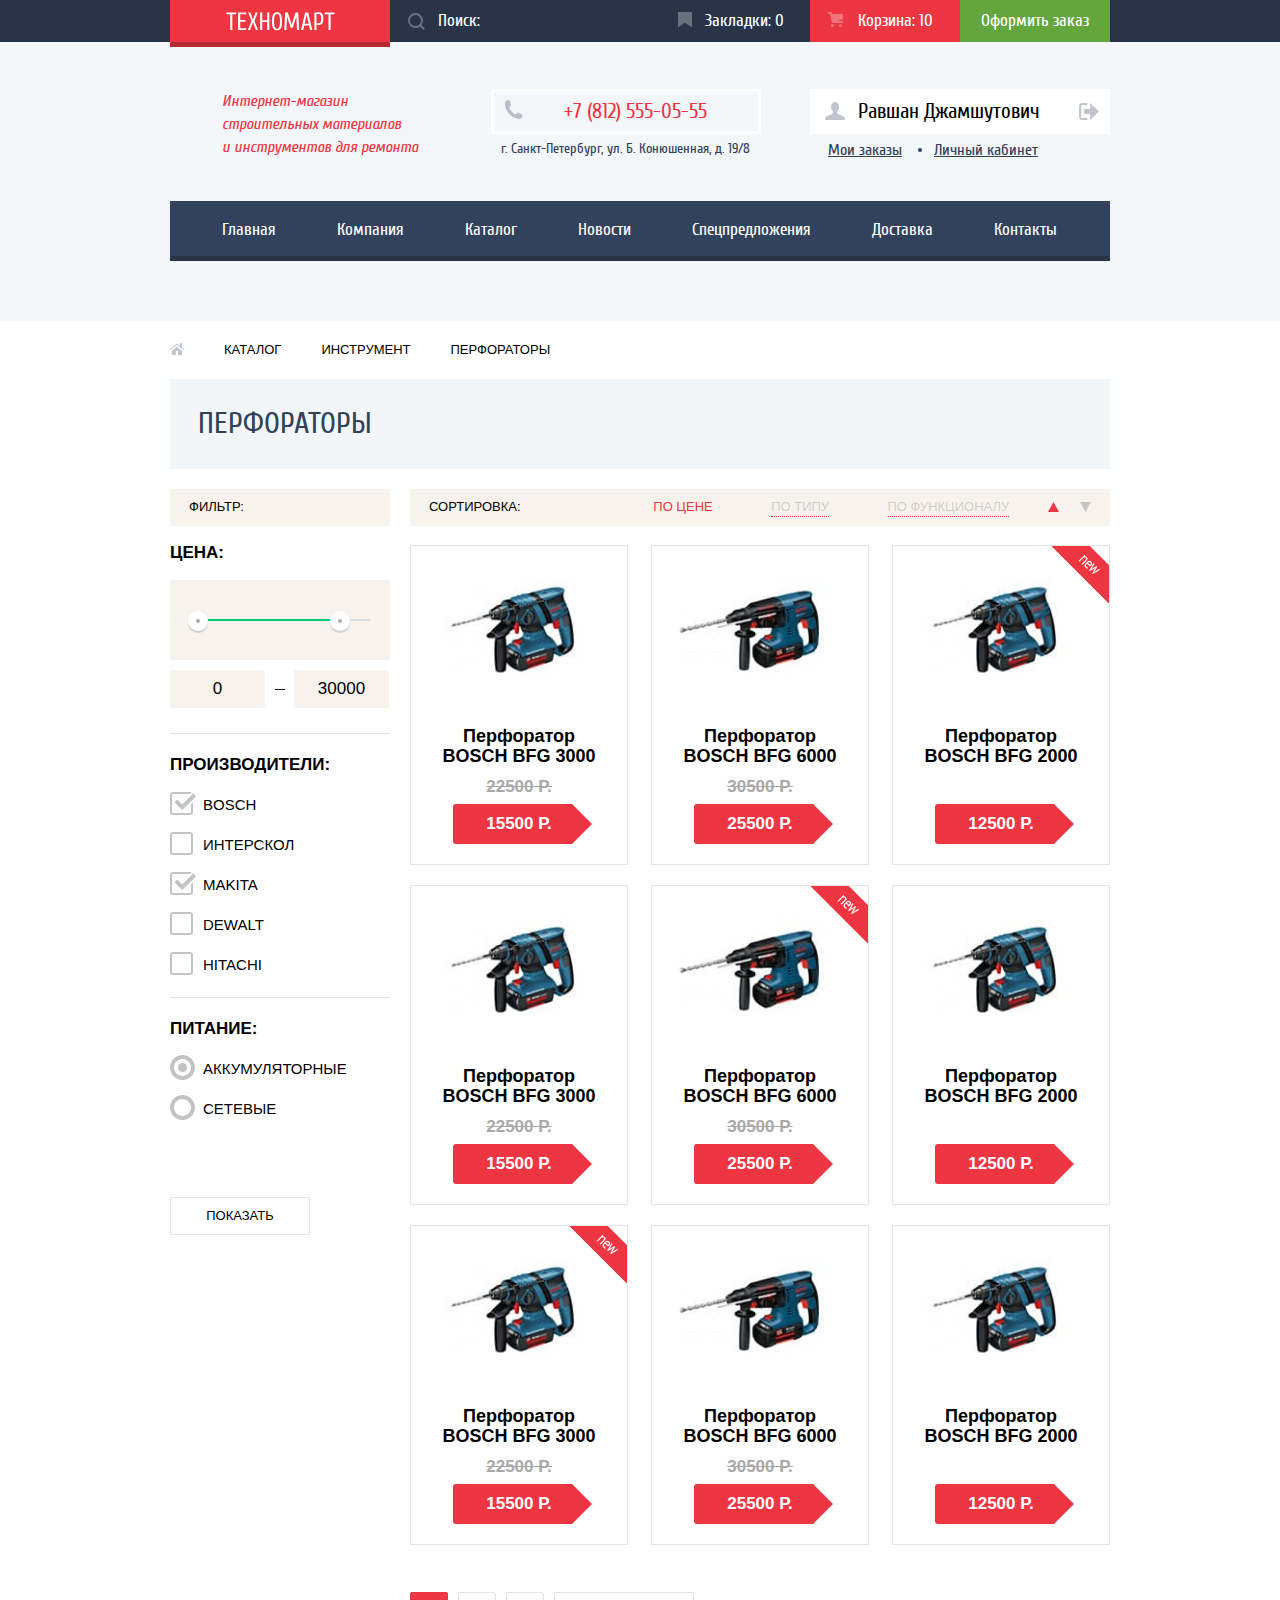
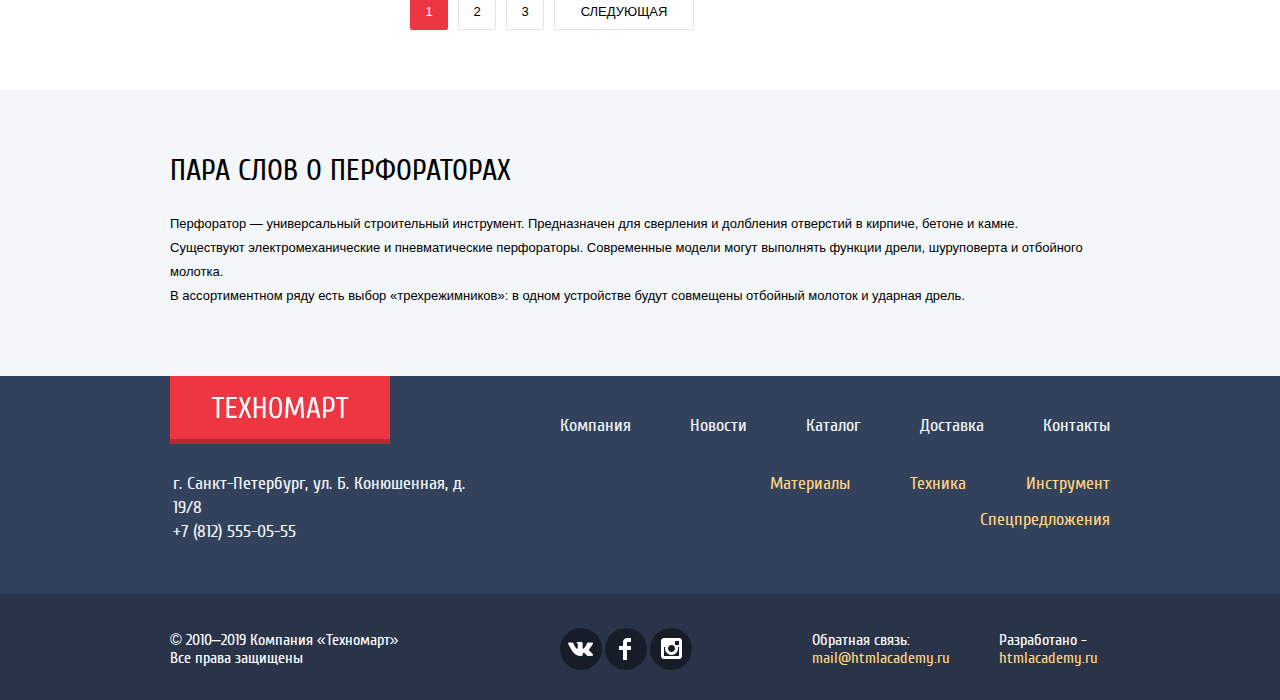
==== commit 70d33ebf: "inner fonts added and notes corrected" ====
--- a/catalog.html
+++ b/catalog.html
@@ -1,15 +1,12 @@
 <!DOCTYPE html>
 <html lang="ru">
 <head>
-  <meta charset="UTF-8">
+  <meta charset="utf-8">
   <meta name="viewport" content="width=device-width, initial-scale=1.0">
   <meta http-equiv="X-UA-Compatible" content="ie=edge">
-  <title>HTML Academy: Техномарт. Каталог товаров</title>
-  <link href="https://fonts.googleapis.com/css?family=Cuprum:400,400i,700&display=swap&subset=cyrillic" rel="stylesheet">
-  <link href="https://fonts.googleapis.com/css?family=PT+Sans:400,700&display=swap&subset=cyrillic" rel="stylesheet">
-  <link href="css/normalize.css" rel="stylesheet">
-  <link href="css/style.min.css" rel="stylesheet" href="/css/master.css">
-  <link href="css/style.css" rel="stylesheet">
+  <title>HTML Academy: Техномарт</title>
+  <link href="css/normalize.min.css" rel="stylesheet">
+  <link href="css/style.min.css" rel="stylesheet">
 </head>
 <body>
   <header class="main-header main-header-catalog">
@@ -73,7 +70,7 @@
   <main>
     <div class="wrapper">
       <div class="catalog-top">
-        <h1>ПЕРФОРАТОРЫ</h1>
+        <h1 class="main-title">ПЕРФОРАТОРЫ</h1>
         <ul class="catalog-breadcrumbs">
           <li><a class="home-link" href="index.html">На главную страницу</a></li>
           <li><a href="#">Каталог</a></li>
@@ -384,7 +381,6 @@
     </div>
     <button class="modal-close" type="button">Закрыть</button>
   </div>
-  <!-- <script src="js/main.min.js"></script> -->
-  <script src="js/main.js"></script>
+  <script src="js/main.min.js"></script>
 </body>
 </html>
--- a/css/style.min.css
+++ b/css/style.min.css
@@ -0,0 +1 @@
+@font-face{font-family:'Cuprum';src:local('Cuprum Regular'),local('Cuprum-Regular'),url(../fonts/cuprum.woff) format('woff'),url(../fonts/cuprum.woff2) format('woff2');font-weight:400;font-style:normal}@font-face{font-family:'Cuprum';src:local('Cuprum Bold'),local('Cuprum-Bold'),url(../fonts/cuprumbold.woff) format('woff'),url(../fonts/cuprumbold.woff2) format('woff2');font-weight:700;font-style:normal}@font-face{font-family:'Cuprum';src:local('Cuprum Italic'),local('Cuprum-Italic'),url(../fonts/cuprumitalic.woff) format('woff'),url(../fonts/cuprumitalic.woff2) format('woff2');font-weight:400;font-style:italic}@font-face{font-family:'PTSans';src:local('PTSans Regular'),local('PTSans-Regular'),url(../fonts/ptsans.woff) format('woff'),url(../fonts/ptsans.woff2) format('woff2');font-weight:400;font-style:normal}@font-face{font-family:'PTSans';src:local('PTSans Bold'),local('PTSans-Bold'),url(../fonts/ptsansbold.woff) format('woff'),url(../fonts/ptsansbold.woff2) format('woff2');font-weight:700;font-style:normal}*,*::before,*::after{-webkit-box-sizing:border-box;box-sizing:border-box}html{margin:0;padding:0}body{width:100%;margin:0 auto;padding:0;font-family:'Cuprum','Arial',sans-serif;font-size:17px;line-height:18px;font-weight:400;color:#000;background-color:#fff}a{text-decoration:none}.main-title{font:inherit;font-size:30px;line-height:30px;color:#32425c;text-transform:uppercase}.heading-black,.heading-blue{font:inherit;font-size:30px;line-height:30px;color:#000;text-transform:uppercase}.heading-blue{color:#32425c}.wrapper{width:940px;margin:0 auto}.button{display:inline-block;width:253px;padding:10px 8px;font:inherit;font-size:14px;line-height:inherit;text-align:center;vertical-align:middle;text-transform:uppercase;color:#fff;background-color:#ee3643;border-radius:2px;border:none;cursor:pointer;overflow:hidden;-webkit-transition:all 0.4s ease-in;-o-transition:all 0.4s ease-in;transition:all 0.4s ease-in}.button:hover{background-color:#ca2c37}.button:focus,.button:active{background-color:#ba2732;outline:none}.visually-hidden{position:absolute;clip:rect(0 0 0 0);width:1px;height:1px;margin:-1px}@-webkit-keyframes fadeSlide{from{opacity:.4}to{opacity:1}}@keyframes fadeSlide{from{opacity:.4}to{opacity:1}}@-webkit-keyframes fadeIn{from{opacity:0}to{opacity:1}}@keyframes fadeIn{from{opacity:0}to{opacity:1}}@-webkit-keyframes crescendo{0%{-webkit-transform:scale(1);transform:scale(1)}100%{-webkit-transform:scale(1.5);transform:scale(1.5)}}@keyframes crescendo{0%{-webkit-transform:scale(1);transform:scale(1)}100%{-webkit-transform:scale(1.5);transform:scale(1.5)}}@-webkit-keyframes shake{0%,100%{-webkit-transform:translateX(0);transform:translateX(0)}10%,30%,50%,70%,90%{-webkit-transform:translateX(-10px);transform:translateX(-10px)}20%,40%,60%,80%{-webkit-transform:translateX(10px);transform:translateX(10px)}}@keyframes shake{0%,100%{-webkit-transform:translateX(0);transform:translateX(0)}10%,30%,50%,70%,90%{-webkit-transform:translateX(-10px);transform:translateX(-10px)}20%,40%,60%,80%{-webkit-transform:translateX(10px);transform:translateX(10px)}}.main-header{padding-bottom:60px;margin-bottom:59px;background-color:#f4f7f9}.top-nav{min-height:42px;margin-bottom:47px;background-color:#293449}.top-nav .wrapper{position:relative}.logo-container{width:220px;height:47px;text-align:center;background-color:#ee3643;-webkit-box-shadow:inset 0 -5px 0 0 rgba(0,0,0,.24);box-shadow:inset 0 -5px 0 0 rgba(0,0,0,.24);-webkit-transition:all 0.4s ease-in;-o-transition:all 0.4s ease-in;transition:all 0.4s ease-in}.top-nav .top-nav-logo{position:absolute;top:0;left:0}.logo-container:hover{background-color:#ca2c37}.logo-container:focus,.logo-container:active{background-color:#ba2732}.logo{display:block;margin-top:12px}.top-menu{display:-webkit-box;display:-ms-flexbox;display:flex;-webkit-box-pack:justify;-ms-flex-pack:justify;justify-content:space-between;-webkit-box-align:stretch;-ms-flex-align:stretch;align-items:stretch;position:absolute;top:0;right:0;min-width:720px;min-height:100%;margin:0;padding:0;list-style:none}.top-menu .top-menu-item{-webkit-transition:all 0.4s ease-in;-o-transition:all 0.4s ease-in;transition:all 0.4s ease-in}.top-menu-item a{display:inline-block;position:relative;padding-top:12px;padding-left:calc(18px + 15px + 15px);vertical-align:middle;font:inherit;line-height:18px;color:#fff}.top-menu-item .bookmarks{padding-left:calc(17px + 14px + 14px)}.top-menu-item span{margin-left:4px}.top-menu .top-menu-item:first-child{width:270px}.top-menu-search{width:100%;height:100%;padding:0}.top-menu-search .search-label{position:absolute;top:13px;left:18px;width:17px;height:17px}.search-label svg{fill:#fff;opacity:.3;z-index:10;-webkit-transition:all 0.4s ease-in;-o-transition:all 0.4s ease-in;transition:all 0.4s ease-in}.top-menu-search input[type='search']{width:100%;min-height:42px;padding:11px 16px 11px 48px;font:inherit;color:#fff;line-height:18px;background-color:transparent;border:none;cursor:pointer;-webkit-transition:all 0.8s ease-out;-o-transition:all 0.8s ease-out;transition:all 0.8s ease-out}.top-menu-search input[type='search']{-moz-box-sizing:border-box;box-sizing:border-box}.top-menu-search input[type='search']{-webkit-appearance:none;-moz-appearance:none;appearance:none}.top-menu-search input[type='search']::-ms-clear{display:none}.top-menu-search input[type='search']::-ms-reveal{display:none}.top-menu-search input[type='search']::-webkit-search-decoration,.top-menu-search input[type='search']::-webkit-search-cancel-button,.top-menu-search input[type='search']::-webkit-search-results-button,.top-menu-search input[type='search']::-webkit-search-results-decoration{display:none}.top-menu-search input[type='search']::-webkit-input-placeholder{font:inherit;color:#fff}.top-menu-search input[type='search']::-moz-placeholder{font:inherit;color:#fff}.top-menu-search input[type='search']:-ms-input-placeholder{font:inherit;color:#fff}.top-menu-search input[type='search']::-ms-input-placeholder{font:inherit;color:#fff}.top-menu-search input[type='search']::placeholder{font:inherit;color:#fff}.top-menu-search input[type='search']:hover{background-color:#212a3a}.top-menu-search input[type='search']:hover+.search-label svg{fill:#fff;opacity:1}.top-menu-search input[type='search']:focus,.top-menu-search input[type='search']:active{background-color:#fff;color:#000;border:none;outline:none}.top-menu-search input[type='search']:focus+.search-label svg,.top-menu-search input[type='search']:active+.search-label svg{fill:#ee3643}.top-menu-search input:-webkit-autofill,.top-menu-search input:-webkit-autofill:hover,.top-menu-search input:-webkit-autofill:focus{-webkit-text-fill-color:#fff;-webkit-box-shadow:0 0 0 1000px #293449 inset;-webkit-transition:background-color 0.4s ease-in-out 0s;transition:background-color 0.4s ease-in-out 0s}.top-menu .top-menu-item:not(first-child){width:150px}.top-menu-item a::before{position:absolute;content:"";top:12px;left:18px;width:15px;height:15px;opacity:.3;-webkit-transition:all 0.4s ease-in;-o-transition:all 0.4s ease-in;transition:all 0.4s ease-in}.top-menu-item .cart::before{background:url(../img/icon-cart.svg) no-repeat center}.top-menu-item .bookmarks::before{background:url(../img/icon-bookmark.svg) no-repeat center;left:17px}.top-menu-item.cart-active{background-color:#ee3643}.top-menu-item:hover{background-color:#212a3a}.top-menu-item:hover a::before{opacity:1}.top-menu-item:focus,.top-menu-item a:focus .top-menu-item,.top-menu-item:active,.top-menu-item a:active .top-menu-item{background-color:#161d29}.top-menu-item a:focus,.top-menu-item a:focus span,.top-menu-item a:focus .top-menu-item a::before,.top-menu-item a:active,.top-menu-item a:active span,.top-menu-item a:active .top-menu-item a::before{opacity:.5}.top-menu-item .search:focus{color:#000;background-color:#fff}.top-menu-item .order-button{width:100%;min-height:42px;padding:0;font:inherit;color:#fff;text-align:center;vertical-align:middle;background-color:#63a63e;border:none;cursor:pointer;overflow:hidden;-webkit-transition:all 0.4s ease-in;-o-transition:all 0.4s ease-in;transition:all 0.4s ease-in}.top-menu-item .order-button:hover{background-color:#5fbb2d}.top-menu-item .order-button:focus,.top-menu-item .order-button:active{opacity:.5;background-color:#518534;outline:none}.main-header-middle{-ms-flex-preferred-size:100%;flex-basis:100%;display:-webkit-box;display:-ms-flexbox;display:flex;-webkit-box-pack:justify;-ms-flex-pack:justify;justify-content:space-between;-webkit-box-align:start;-ms-flex-align:start;align-items:flex-start}.main-header-middle p{width:198px;margin:0;margin-left:52px;margin-right:21px;padding-top:1px;font-size:16px;font-style:italic;line-height:23px;color:#ee3643}.main-header-middle-contact{max-width:270px;display:-webkit-inline-box;display:-ms-inline-flexbox;display:inline-flex;-webkit-box-orient:vertical;-webkit-box-direction:normal;-ms-flex-direction:column;flex-direction:column;-webkit-box-pack:justify;-ms-flex-pack:justify;justify-content:space-between;-webkit-box-align:start;-ms-flex-align:start;align-items:flex-start}.main-header-middle-contact a{position:relative;display:inline-block;min-width:270px;margin-bottom:3px;padding-top:9px;padding-bottom:9px;padding-left:70px;vertical-align:middle;font-size:21px;line-height:21px;color:#ee3643;border:solid 3px #fff}.main-header-middle-contact a::before{position:absolute;content:"";top:4%;left:4px;width:32px;height:32px;background:url(../img/icon-phone.svg) no-repeat 50% 50%}.main-header-middle-contact span{-ms-flex-item-align:center;-ms-grid-row-align:center;align-self:center;font-size:14px;line-height:24px;color:#32425c;text-align:center}.login-signup-buttons{display:-webkit-inline-box;display:-ms-inline-flexbox;display:inline-flex;-webkit-box-pack:end;-ms-flex-pack:end;justify-content:flex-end;min-width:300px;font-size:21px;line-height:21px;cursor:pointer}.login-signup-buttons .login-link,.login-signup-buttons .signup-link{padding-top:12px;padding-bottom:12px;color:inherit;background-color:#fff;-webkit-transition:all 0.4s ease-in;-o-transition:all 0.4s ease-in;transition:all 0.4s ease-in}.login-signup-buttons .signup-link{padding-left:24px;padding-right:24px}.login-signup-buttons .login-link{position:relative;margin-right:10px;padding-left:48px;padding-right:26px}.login-signup-buttons .login-link::before{position:absolute;content:"";top:6px;left:9px;width:32px;height:32px;background:url(../img/icon-login.svg) no-repeat 50% 50%;opacity:.3;-webkit-transition:all 0.4s ease-in;-o-transition:all 0.4s ease-in;transition:all 0.4s ease-in}.login-signup-buttons .login-link:hover,.login-signup-buttons .signup-link:hover{color:#ee3643}.login-signup-buttons .login-link:hover.login-link::before{opacity:1}.login-signup-buttons .login-link:focus,.login-signup-buttons .signup-link:focus,.login-signup-buttons .login-link:active,.login-signup-buttons .signup-link:active{color:rgba(0,0,0,.3);outline:none}.login-signup-buttons .login-link:focus.login-link::before,.login-signup-buttons .login-link:active.login-link::before{opacity:.3}.main-menu{display:-webkit-box;display:-ms-flexbox;display:flex;-ms-flex-preferred-size:100%;flex-basis:100%;-ms-flex-wrap:wrap;flex-wrap:wrap;-webkit-box-pack:justify;-ms-flex-pack:justify;justify-content:space-between;-webkit-box-align:stretch;-ms-flex-align:stretch;align-items:stretch;min-height:60px;margin:0;margin-top:40px;padding:0;line-height:17px;background-color:#32425c;-webkit-box-shadow:inset 0 -5px 0 0 #293449;box-shadow:inset 0 -5px 0 0 #293449;list-style:none}.main-menu-item{-webkit-box-flex:1;-ms-flex-positive:1;flex-grow:1;padding:20px 30px;text-align:center;cursor:pointer;-webkit-transition:all 0.4s ease-in;-o-transition:all 0.4s ease-in;transition:all 0.4s ease-in}.main-menu-item:first-child{padding-left:51px}.main-menu-item:last-child{padding-right:53px}.main-menu-item a{font:inherit;color:#fff;-webkit-transition:all 0.4s ease-in;-o-transition:all 0.4s ease-in;transition:all 0.4s ease-in}.main-menu-item:hover{background-color:#212a3a}.main-menu-item a:focus,.main-menu-item a:active{color:rgba(255,255,255,.5)}.main-menu-item:focus,.main-menu-item a:focus .main-menu-item,.main-menu-item:active,.main-menu-item a:active .main-menu-item{background-color:#1d2739}.offers{color:#fff}.offers-list{-ms-flex-preferred-size:100%;flex-basis:100%;display:-webkit-box;display:-ms-flexbox;display:flex;flex-basis:100%;-ms-flex-wrap:wrap;flex-wrap:wrap;-webkit-box-pack:justify;-ms-flex-pack:justify;justify-content:space-between;-webkit-box-align:start;-ms-flex-align:start;align-items:flex-start;padding:0;margin:0;margin-bottom:53px;list-style:none}.offers-list-item{position:relative;width:300px;margin-bottom:20px}.offers-list-item h4{margin-top:22px;margin-bottom:12px;margin-left:22px;font-size:24px;line-height:30px;font-weight:700}.offers-list-item a{display:inline-block;width:135px;padding:10px 0;margin-left:24px;margin-bottom:22px;font-size:14px;color:inherit;text-transform:uppercase;text-align:center;vertical-align:top;background-color:rgba(0,0,0,.1);border-radius:2px;-webkit-transition:all 0.4s ease-in;-o-transition:all 0.4s ease-in;transition:all 0.4s ease-in}.offers-list-item a:hover{background-color:rgba(0,0,0,.2)}.offers-list-item a:focus{background-color:rgba(0,0,0,.3)}.offers-list-item:nth-child(1){background-color:#ffbf47}.offers-list-item:nth-child(2){background-color:#3bbce3}.offers-list-item:nth-child(3){background-color:#dc91d8}.offers-list-item:nth-child(4){margin-left:auto;background-color:#8ed78f;-webkit-box-ordinal-group:3;-ms-flex-order:2;order:2}.offers-list-item:nth-child(5){margin-left:auto;margin-bottom:0;background-color:#ffc047;-webkit-box-ordinal-group:3;-ms-flex-order:2;order:2}.offer-icon{position:absolute;top:32px;right:32px}.offer-icon-materials{width:44px;height:65px;top:31px;right:43px;background-image:url(../img/materials.svg);background-repeat:no-repeat;background-size:contain}.offer-icon-tools{width:75px;height:61px;right:28px;background-image:url(../img/tools.svg);background-repeat:no-repeat;background-size:contain}.offer-icon-machinery{width:78px;height:62px;top:31px;right:31px;background-image:url(../img/machinery.svg);background-repeat:no-repeat;background-size:contain}.offer-icon-discounts{width:59px;height:72px;top:26px;right:45px;background-image:url(../img/discounts.svg);background-repeat:no-repeat;background-size:contain}.offer-icon-delivery{width:78px;height:63px;background-image:url(../img/delivery.svg);background-repeat:no-repeat;background-size:contain}.slider-container{position:relative;width:620px;min-height:266px;-ms-flex-item-align:stretch;-ms-grid-row-align:stretch;align-self:stretch;margin-bottom:-123px;background-color:#b5b5b5;-webkit-box-ordinal-group:2;-ms-flex-order:1;order:1}.slides{position:absolute;top:0;left:0;padding:0;margin:0;-webkit-animation-name:fadeSlide;-webkit-animation-duration:1.5s;animation-name:fadeSlide;animation-duration:1.5s}.slider-container .slides img{display:block;max-width:100%;height:auto}.slider-container figcaption{position:absolute;top:23px;left:24px}.slider-container span:nth-child(1){display:block;margin-bottom:1px;font-size:36px;line-height:36px;font-weight:700;text-transform:uppercase}.slider-container span:nth-child(2){font-size:18px;line-height:24px}.slide-active{display:block}.slider-arrows{display:inline-block;width:22px;height:40px;vertical-align:middle;position:absolute;top:50%;-webkit-transform:translateY(-50%);-ms-transform:translateY(-50%);transform:translateY(-50%);text-indent:-10000px;background-color:transparent;cursor:pointer;border:none;-webkit-transition:all 0.4s ease-in;-o-transition:all 0.4s ease-in;transition:all 0.4s ease-in}.slider-arrows:hover,.slider-arrows:focus{opacity:.5;outline:none}.slider-arrows:active{opacity:1}.slider-arrows:disabled{opacity:.2;cursor:default}.slider-arrows.arrow-left{left:24px;background-image:url(../img/icon-arrow-left.svg);background-repeat:no-repeat;background-size:contain}.slider-arrows.arrow-right{right:19px;background-image:url(../img/icon-arrow-right.svg);background-repeat:no-repeat;background-size:contain}.slider-button{position:absolute;left:24px;bottom:22px;width:195px}.slider-controls{position:absolute;left:50%;top:220px;z-index:10}.slider-controls .circle{display:inline-block;width:10px;height:10px;margin-right:10px;vertical-align:middle;background-color:#fff;border-radius:50%;-webkit-transition:all 0.4s ease-in;-o-transition:all 0.4s ease-in;transition:all 0.4s ease-in;cursor:pointer}.slider-controls .circle-active{background-color:#ee3643;border:2px solid #fff}.slider-controls .circle:hover{background-color:#ee3643;border:2px solid #ee3643}.popular-products .section-top,.popular-producers .section-top{display:-webkit-box;display:-ms-flexbox;display:flex;-webkit-box-pack:justify;-ms-flex-pack:justify;justify-content:space-between;-webkit-box-align:center;-ms-flex-align:center;align-items:center;margin-bottom:20px;padding:4px 24px 4px 27px;background-color:#f9f5f0}.catalog-list{display:-webkit-box;display:-ms-flexbox;display:flex;-ms-flex-wrap:wrap;flex-wrap:wrap;-webkit-box-pack:justify;-ms-flex-pack:justify;justify-content:space-between;width:100%;margin:0;margin-bottom:20px;padding:0;list-style:none}.catalog-tools .catalog-list{margin-bottom:47px}.catalog-item{position:relative;width:218px;margin-bottom:20px;font-family:'PT Sans','Arial',sans-serif;font-weight:700;text-align:center;vertical-align:top;border:1px solid #e5e5e5;overflow:hidden;-webkit-transition:all 0.6s ease-in;-o-transition:all 0.6s ease-in;transition:all 0.6s ease-in}.popular-products .catalog-item:nth-last-child(-n+4){margin-bottom:0}.catalog-tools .catalog-item:nth-last-child(-n+3){margin-bottom:0}.catalog-item:hover{border-color:transparent;-webkit-box-shadow:0 10px 25px 0 rgba(41,52,73,.5);box-shadow:0 10px 25px 0 rgba(41,52,73,.5)}.catalog-item:hover .catalog-item-buttons{display:block}.catalog-item .flag{display:none;position:absolute;top:-1px;right:-1px;width:60px;height:60px;background-image:url(../img/new-flag.png);background-repeat:no-repeat;background-position:0 0;text-indent:-1000px;overflow:hidden}.popular-products .flag-on,.catalog-tools .flag-on{display:block}.catalog-item-buttons{display:none;position:absolute;top:44px;left:0;font-family:'Cuprum','Arial',sans-serif;font-size:14px;line-height:18px;text-align:center;vertical-align:middle;z-index:10}.catalog-item-buttons .purchase,.catalog-item-buttons .wish-list{width:135px;margin:0 auto;margin-bottom:8px;padding:8px 6px;text-transform:uppercase;border:none;border:3px solid #63a63e;border-radius:3px;cursor:pointer;-webkit-transition:all 0.4s ease-in;-o-transition:all 0.4s ease-in;transition:all 0.4s ease-in}.catalog-item-buttons .purchase{position:relative;color:#fff;background-color:#63a63e;border-bottom-color:#367315}.catalog-item-buttons .purchase::before{position:absolute;content:"";top:-1px;left:-1px;width:32px;height:32px;background:url(../img/icon-cart.svg) no-repeat 50% 50%;opacity:.3;-webkit-transition:all 0.4s ease-in;-o-transition:all 0.4s ease-in;transition:all 0.4s ease-in}.catalog-item-buttons .purchase:hover{background-color:#5fbb2d;border:3px solid #5fbb2d;border-bottom-color:#367315}.catalog-item-buttons .purchase:hover::before{opacity:1}.catalog-item-buttons .purchase:focus,.catalog-item-buttons .purchase:active{background-color:#518534;border:3px solid #518534;outline:none;-webkit-box-shadow:none;box-shadow:none}.catalog-item-buttons .purchase:focus::before{opacity:1}.catalog-item-buttons .wish-list{color:#32425c;background-color:#fff}.catalog-item-buttons .wish-list:hover{border:solid 3px #32425c}.catalog-item-buttons .wish-list:focus,.catalog-item-buttons .wish-list:active{color:rgba(50,66,92,.3);outline:none;border:solid 3px rgba(50,66,92,.3)}.catalog-item a{font:inherit;color:#000}.catalog-item .catalog-item-image{max-width:218px;max-height:170px;margin-bottom:10px;padding:3px;padding-bottom:0;overflow:hidden}.catalog-item img{width:100%;height:auto;background-color:#b5b5b5;opacity:1;-webkit-transition:opacity 0.2s ease-in;-o-transition:opacity 0.2s ease-in;transition:opacity 0.2s ease-in}.catalog-item:hover img{opacity:0}.catalog-item .title{display:block;min-height:40px;margin-bottom:12px;padding:0 25px;font-size:18px;line-height:20px}.catalog-item .old-price{display:block;min-height:20px;margin-bottom:6px;font-size:17px;line-height:18px;color:#a9a9a9;text-decoration:line-through}.catalog-item .no-old-price{visibility:hidden}.catalog-item .new-price{display:block;position:relative;width:132px;margin:0 auto;margin-bottom:20px;padding:11px 30px;font-size:17px;line-height:18px;color:#fff;background-color:#ee3643;border-radius:3px}.catalog-item .new-price::after{position:absolute;content:"";top:0;right:-27px;width:0;height:0;border:20px solid #fff;border-left-color:#ee3643}.producers-list{-ms-flex-preferred-size:100%;flex-basis:100%;display:-webkit-box;display:-ms-flexbox;display:flex;-ms-flex-wrap:wrap;flex-wrap:wrap;-webkit-box-pack:justify;-ms-flex-pack:justify;justify-content:space-between;padding:0;margin:0;margin-bottom:65px;list-style:none}.producers-list .producers-item{display:block;text-align:center;-webkit-box-align:center;-ms-flex-align:center;align-items:center;width:220px;min-height:145px;margin-bottom:20px;border:solid 1px #eaeaea;background-color:#fff;text-indent:-10000px;-webkit-transition:all 0.4s ease-in;-o-transition:all 0.4s ease-in;transition:all 0.4s ease-in}.producers-list .producers-item:nth-child(1){background:url(../img/bosch.svg) no-repeat center}.producers-list .producers-item:nth-child(2){background:url(../img/makita.svg) no-repeat center}.producers-list .producers-item:nth-child(3){background:url(../img/dewalt.svg) no-repeat center}.producers-list .producers-item:nth-child(4){background:url(../img/interskol.svg) no-repeat center}.producers-list .producers-item:nth-child(5){background:url(../img/hitachi.svg) no-repeat center}.producers-list .producers-item:nth-child(6){background:url(../img/lg.svg) no-repeat center}.producers-list .producers-item:nth-child(7){background:url(../img/aeg.svg) no-repeat center}.producers-list .producers-item:nth-child(8){background:url(../img/metabo.svg) no-repeat center}.producers-item:hover{border-color:transparent;-webkit-box-shadow:0 10px 25px 0 rgba(41,52,73,.5);box-shadow:0 10px 25px 0 rgba(41,52,73,.5)}.producers-item:focus,.producers-item:active{outline:none;-webkit-box-shadow:0 4px 10px 0 rgba(41,52,73,.5);box-shadow:0 4px 10px 0 rgba(41,52,73,.5)}.producers-item:focus img,.producers-item:active img{opacity:.3}.services{background-color:#f4f7f9}.services h2{display:block;margin-bottom:24px;padding-top:66px}.services p,.about p,.main-contact p{font-family:'PT Sans','Arial',sans-serif;font-size:13px;line-height:24px;font-weight:400}.services p{display:block;width:398px;margin-bottom:70px}.service-item-container{-ms-flex-preferred-size:100%;flex-basis:100%;display:-webkit-box;display:-ms-flexbox;display:flex;-webkit-box-pack:justify;-ms-flex-pack:justify;justify-content:space-between;-webkit-box-align:start;-ms-flex-align:start;align-items:flex-start}.service-item{display:none;position:relative;width:620px;-webkit-animation-name:fadeIn;-webkit-animation-duration:1s;animation-name:fadeIn;animation-duration:1s}.service-item.active{display:block}.service-tabs{position:relative;width:240px;margin:0;margin-bottom:100px;padding:0;list-style:none}.service-tabs::after{position:absolute;content:"";top:-46px;right:0;width:10px;height:279px;background:url(../img/shadow.png) no-repeat 50% 50%}.service-tab{width:240px;padding:16px 22px;font-size:21px;line-height:30px;font-weight:700;color:#fff;text-align:left;background-color:#32425c;-webkit-box-shadow:0 1px 0 0 #293449,inset 0 1px 0 0 #405069;box-shadow:0 1px 0 0 #293449,inset 0 1px 0 0 #405069;border:none;cursor:pointer;-webkit-transition:all 0.4s ease-in;-o-transition:all 0.4s ease-in;transition:all 0.4s ease-in}.service-tab.tab-active{color:#32425c;background-color:#fff;-webkit-box-shadow:0 1px 0 0 #ffffff,inset 0 1px 0 0 #fff;box-shadow:0 1px 0 0 #ffffff,inset 0 1px 0 0 #fff;outline:none}.service-tab:not(.tab-active):hover,.service-tab:not(.tab-active):focus{background-color:#293449;outline:none}.service-item figure{position:absolute;right:0;top:0;margin:0}.delivery figure{top:24px}.service-item h3{margin:0;margin-bottom:25px;font-size:36px;line-height:36px;font-weight:400;color:#32425c;text-transform:uppercase}.credit p{margin-bottom:30px}.about-contact-container{-ms-flex-preferred-size:100%;flex-basis:100%;display:-webkit-box;display:-ms-flexbox;display:flex;-webkit-box-pack:justify;-ms-flex-pack:justify;justify-content:space-between;min-height:452px;margin-bottom:84px}.about-contact-container h2{margin:0;margin-top:80px;margin-bottom:25px}.about-contact-container p{margin:0;margin-bottom:24px}.about-contact-container p:nth-of-type(2){margin-bottom:22px}.about{width:519px}.about .logistics-list{display:-webkit-box;display:-ms-flexbox;display:flex;-webkit-box-orient:vertical;-webkit-box-direction:normal;-ms-flex-direction:column;flex-direction:column;-ms-flex-wrap:wrap;flex-wrap:wrap;-webkit-box-pack:justify;-ms-flex-pack:justify;justify-content:space-between;width:386px;min-height:99px;margin:0;margin-bottom:36px;padding:0;padding-left:35px;font-size:18px;line-height:20px;list-style:none}.logistics-list li{position:relative;padding-bottom:20px}.logistics-list li:last-child{padding-bottom:0}.logistics-list li::before{position:absolute;content:"";top:8px;left:-35px;width:25px;height:2px;background-color:#ee3643}.about .button{width:220px}.main-contact{width:300px}.main-contact p{margin-bottom:32px}.main-contact+a{font-size:0}.main-contact .map{display:block;width:100%;height:auto;margin-bottom:39px;background-color:#b5b5b5;background-size:cover}.main-contact .button{width:100%}.main-footer-nav{display:-webkit-box;display:-ms-flexbox;display:flex;-ms-flex-preferred-size:100%;flex-basis:100%;-webkit-box-pack:justify;-ms-flex-pack:justify;justify-content:space-between;margin-bottom:16px}.main-footer-nav .logo-container{width:220px;height:68px}.main-footer-nav .logo{margin-top:20px}.main-footer-top{font-size:18px;line-height:24px;background-color:#32425c}.main-footer-menu{display:-webkit-box;display:-ms-flexbox;display:flex;-ms-flex-wrap:wrap;flex-wrap:wrap;-webkit-box-pack:end;-ms-flex-pack:end;justify-content:flex-end;width:550px;margin:0;margin-top:26px;padding:0;list-style:none}.main-footer-menu-item{margin-left:59px;padding-top:12px}.main-footer-menu-item:first-child{margin-left:0}.main-footer-menu-item a{color:#f1f5f7}.main-footer-menu-item a:hover,.main-footer-breadcrumbs a:hover{text-decoration:underline}.main-footer-menu-item a:focus,.main-footer-menu-item a:active{color:rgba(241,245,247,.5);text-decoration:none}.breadcrumbs-container{display:-webkit-box;display:-ms-flexbox;display:flex;-ms-flex-preferred-size:100%;flex-basis:100%;-webkit-box-pack:justify;-ms-flex-pack:justify;justify-content:space-between;-webkit-box-align:baseline;-ms-flex-align:baseline;align-items:baseline;padding-bottom:50px}.breadcrumbs-container span{width:326px;padding-left:3px;color:#f1f5f7}.main-footer-breadcrumbs{display:-webkit-box;display:-ms-flexbox;display:flex;-webkit-box-pack:end;-ms-flex-pack:end;justify-content:flex-end;-ms-flex-wrap:wrap;flex-wrap:wrap;width:526px;margin:0;padding:0;list-style:none}.main-footer-breadcrumbs li{margin-left:60px;padding-top:12px}.main-footer-breadcrumbs li:first-child{margin-left:0}.main-footer-breadcrumbs a:focus,.main-footer-breadcrumbs a:active{color:rgba(255,209,128,.5);text-decoration:none}.main-footer-breadcrumbs a{font:inherit;color:#ffd180}.main-footer-bottom{font-size:16px;background-color:#293449}.footer-bottom-container{display:-webkit-box;display:-ms-flexbox;display:flex;-ms-flex-preferred-size:100%;flex-basis:100%;-webkit-box-pack:justify;-ms-flex-pack:justify;justify-content:space-between;-webkit-box-align:center;-ms-flex-align:center;align-items:center;padding-top:34px;padding-bottom:30px}.footer-bottom-container>p{min-width:230px}.footer-bottom-container p{margin:0;padding:0;font-size:16px;color:#fff}.social-info-container{display:-webkit-box;display:-ms-flexbox;display:flex;-webkit-box-pack:justify;-ms-flex-pack:justify;justify-content:space-between;-webkit-box-align:center;-ms-flex-align:center;align-items:center;width:550px}.social-info-container .social-list{display:-webkit-box;display:-ms-flexbox;display:flex;-ms-flex-wrap:wrap;flex-wrap:wrap;min-width:132px;margin:0;margin-right:68px;padding:0;list-style:none}.social-info-container p:first-child{width:140px}.social-info-container p:last-child{width:100px;padding-right:11px;-webkit-box-sizing:content-box;box-sizing:content-box}.social-list-item a{display:inline-block;width:42px;height:42px;margin-right:3px;vertical-align:middle;text-indent:-10000px;background-color:#161d29;background-repeat:no-repeat;border-radius:50%;-webkit-transition:all 0.4s ease-in;-o-transition:all 0.4s ease-in;transition:all 0.4s ease-in}.social-list-item:nth-child(1) a{background-image:url(../img/social-sprite.png);background-position:8px 10px}.social-list-item:nth-child(2) a{background-image:url(../img/social-sprite.png);background-position:-38px 10px}.social-list-item:last-child a{margin-right:0;background-image:url(../img/social-sprite.png);background-position:-81px 10px}.social-list-item a:hover,.social-list-item a:focus{background-color:#ee3643}.footer-email{width:135px;margin-right:53px}.footer-copyright{width:96px;margin-right:auto}.footer-email a,.footer-copyright a{font:inherit;font-size:16px;color:#ffd180}.footer-email a:hover,.footer-copyright a:hover{text-decoration:underline}.footer-email a:focus,.footer-copyright a:focus,.footer-email a:active,.footer-copyright a:active{text-decoration:none;color:#ee3643}.main-header-catalog{margin-bottom:12px}.main-header-middle .user-account{display:-webkit-box;display:-ms-flexbox;display:flex;-webkit-box-orient:vertical;-webkit-box-direction:normal;-ms-flex-direction:column;flex-direction:column;min-width:300px}.user-account .user-name{position:relative;margin-bottom:7px;padding:12px 48px;font:inherit;font-size:21px;line-height:21px;color:inherit;text-align:left;background-color:#fff;-webkit-transition:all 0.4s ease-in;-o-transition:all 0.4s ease-in;transition:all 0.4s ease-in}.user-account .user-name::after{position:absolute;content:"";top:6px;right:6px;width:32px;height:32px;background:url(../img/icon-logout.svg) no-repeat center;opacity:.3;-webkit-transition:all 0.4s ease-in;-o-transition:all 0.4s ease-in;transition:all 0.4s ease-in}.user-account .user-name::before{position:absolute;content:"";top:6px;left:9px;width:32px;height:32px;background:url(../img/icon-user.svg) no-repeat center;opacity:.3;-webkit-transition:all 0.4s ease-in;-o-transition:all 0.4s ease-in;transition:all 0.4s ease-in}.user-account .user-name:hover{color:#000}.user-account .user-name:hover.user-name::before,.user-account .user-name:hover.user-name::after{opacity:1}.user-account .user-name:focus,.user-account .user-name:active{color:rgba(0,0,0,.3)}.user-account .user-name:focus.user-name::before,.user-account .user-name:focus.user-name::after{opacity:.3}.user-account-buttons a{font:inherit;font-size:16px;color:#32425c;text-decoration:underline;-webkit-transition:all 0.4s ease-in;-o-transition:all 0.4s ease-in;transition:all 0.4s ease-in}.user-account-buttons a:first-child{position:relative;margin-left:18px;margin-right:28px}.user-account-buttons a:first-child::after{position:absolute;content:'';top:7px;right:-20px;width:4px;height:4px;background-color:#32425c;border-radius:50%}.user-account-buttons a:hover{color:#ee3643}.user-account-buttons a:focus,.user-account-buttons a:active{color:rgba(50,66,92,.3)}.catalog-top{display:-webkit-box;display:-ms-flexbox;display:flex;-webkit-box-orient:vertical;-webkit-box-direction:normal;-ms-flex-direction:column;flex-direction:column;margin-bottom:20px}.catalog-top h1{display:inline-block;vertical-align:middle;margin:0;padding:30px 0 30px 28px;background-color:#f2f6f8}.catalog-breadcrumbs{display:-webkit-box;display:-ms-flexbox;display:flex;width:100%;margin:0;margin-bottom:14px;padding:0;-webkit-box-align:center;-ms-flex-align:center;align-items:center;list-style:none;-webkit-box-ordinal-group:0;-ms-flex-order:-1;order:-1}.catalog-breadcrumbs li{position:relative}.catalog-breadcrumbs li:first-child{padding-right:22px}.catalog-breadcrumbs li:not(:first-child){padding-right:40px}.catalog-breadcrumbs a{font-family:'PT Sans','Arial',sans-serif;font-size:13px;line-height:18px;font-weight:400;color:inherit;text-transform:uppercase;cursor:pointer}.catalog-breadcrumbs .home-link{display:block;width:32px;height:32px;background:url(../img/icon-home.svg) no-repeat -7% 50%;text-indent:-10000px}.catalog-breadcrumbs li:not(:last-child)::after{position:absolute;content:'';top:3px;right:14px;width:8px;height:12px;background:url(../img/icon-right-small.svg) no-repeat center}.catalog-breadcrumbs li:first-child::after{top:10px;right:18px}.filters-catalog-container{display:-webkit-box;display:-ms-flexbox;display:flex;-ms-flex-preferred-size:100%;flex-basis:100%;-webkit-box-pack:justify;-ms-flex-pack:justify;justify-content:space-between;-webkit-box-align:start;-ms-flex-align:start;align-items:flex-start}.filters{width:220px}.filter fieldset{margin:0;padding:0;border:none}.filter legend{margin-bottom:12px;font-family:'PT Sans','Arial',sans-serif;font-size:17px;line-height:30px;font-weight:700;text-transform:uppercase}.range-controls{position:relative;height:80px;margin-bottom:10px;padding-top:39px;padding-left:20px;padding-right:20px;background-color:#f7f3ec;border-radius:3px}.range-controls .scale{height:2px;background-color:#d7dcde}.range-controls .bar{width:80%;height:2px;background-color:#00ca74}.range-controls .toggle{position:absolute;top:31px;left:0;width:20px;height:20px;padding:0;border:8px solid #fff;background-color:#ababab;-webkit-box-shadow:0 2px 1px 0 #cfcfcf;box-shadow:0 2px 1px 0 #cfcfcf;border-radius:50%;cursor:pointer}.range-controls .toggle-min{left:18px}.range-controls .toggle-max{left:160px}.price-controls{margin-bottom:25px}.price-controls label{display:inline-block;vertical-align:middle;width:95px}.min-price{position:relative;margin-right:25px}.min-price::after{position:absolute;content:"";top:50%;left:105px;width:10px;height:1px;background-color:#000}.price-controls input[type='number']{width:95px;padding:10px 18px;font-family:'PT Sans','Arial',sans-serif;font-size:17px;line-height:18px;font-weight:400;text-align:center;border:none;background-color:#f7f3ec;border-radius:3px}input[type='number']{-moz-appearance:textfield}input::-webkit-outer-spin-button,input::-webkit-inner-spin-button{-webkit-appearance:none}hr{margin:0;margin-bottom:16px;border:0;height:1px;background-color:#e5e5e5}.producers-fieldset legend,.power-supply-fieldset legend{margin-bottom:-2px}.filter .producers-filter,.filter .power-supply-options{list-style:none}.filter .producers-filter{margin-bottom:22px}.filter .power-supply-options{margin-bottom:78px}.producers-filter .filter-option,.power-supply-options .filter-option{margin-bottom:20px}.filter-option label{position:relative;display:inline-block;margin-left:-7px;font-family:'PT Sans','Arial',sans-serif;font-size:15px;line-height:20px;font-weight:400;vertical-align:middle;text-transform:uppercase;cursor:pointer}.producers-filter label::before,.power-supply-options label::before{position:absolute;top:-8px;left:-33px;content:"";width:32px;height:32px;background:url(../img/checkbox-off.svg) no-repeat 0 50%;opacity:.8}.producers-filter label::before{background:url(../img/checkbox-off.svg) no-repeat 0 50%}.power-supply-options label::before{background:url(../img/radio-off.svg) no-repeat 0 50%}.producers-filter input[type="checkbox"]:checked+label:before,.power-supply-options input[type="radio"]:checked+label:before{opacity:.8;-webkit-animation:crescendo 0.6s alternate ease-in;animation:crescendo 0.6s alternate ease-in}.producers-filter input[type="checkbox"]:checked+label:before{background:url(../img/checkbox-on.svg) no-repeat 0 50%}.power-supply-options input[type="radio"]:checked+label:before{background:url(../img/radio-on.svg) no-repeat 0 50%}.producers-filter input[type="checkbox"]:hover+label:before,.producers-filter input[type="checkbox"]:checked:hover+label:before,.power-supply-options input[type="radio"]:hover+label:before,.power-supply-options input[type="radio"]:checked:hover+label:before{opacity:1}.producers-filter input[type="checkbox"]:disabled+label:before,.power-supply-options input[type="radio"]:disabled+label:before{opacity:.5}.producers-filter input[type="checkbox"]:disabled+label,.ppwer-supply-options input[type="radio"]:disabled+label{color:rgba(0,0,0,.4);cursor:default}.filters .filter-button{width:140px;padding:9px 0;font-family:'PT Sans','Arial',sans-serif;font-size:13px;line-height:18px;font-weight:400;text-align:center;vertical-align:middle;text-transform:uppercase;background-color:#fff;border:solid 1px #e5e5e5;cursor:pointer;-webkit-transition:all 0.4s ease-in;-o-transition:all 0.4s ease-in;transition:all 0.4s ease-in}.filter-button:hover{border:solid 1px #bdc6ca}.filter-button:focus,.filter-button:active{border:solid 1px #ee3643;outline:none}.catalog-tools{width:700px;margin-bottom:60px}.filters>span{display:block;width:100%;margin-bottom:12px;padding:9px 0 10px 19px}.filters>span,.sorting{font-family:'PT Sans','Arial',sans-serif;font-size:13px;line-height:18px;font-weight:400;text-transform:uppercase;background-color:#f7f3ec;border-radius:3px}.sorting{display:-webkit-box;display:-ms-flexbox;display:flex;-webkit-box-pack:justify;-ms-flex-pack:justify;justify-content:space-between;-webkit-box-align:start;-ms-flex-align:start;align-items:flex-start;margin-bottom:19px;padding-left:19px;padding-right:8px}.sorting>span{min-width:82px;margin-right:104px;padding-top:9px}.sorting-list{display:-webkit-box;display:-ms-flexbox;display:flex;-ms-flex-wrap:wrap;flex-wrap:wrap;-webkit-box-pack:justify;-ms-flex-pack:justify;justify-content:space-between;width:356px;margin:0;padding:0;padding-top:9px;list-style:none}.sorting-item{margin-bottom:9px;color:rgba(0,0,0,.18);border-bottom:1px dotted #ee3643;cursor:pointer;-webkit-transition:all 0.4s ease-in;-o-transition:all 0.4s ease-in;transition:all 0.4s ease-in}.sorting-item:hover:not(.sorting-item-active),.sorting-item:focus{color:#000;border-bottom:1px solid #ee3643}.sorting-item-active{color:#ee3643;border-bottom:none;cursor:default}.sorting-buttons{display:-webkit-box;display:-ms-flexbox;display:flex;width:64px;height:32px;margin-top:2px}.sorting-buttons .button-up,.sorting-buttons .button-down{width:32px;margin:0;padding:0;text-indent:-10000px;border:none;background-color:transparent;cursor:pointer;-webkit-transition:all 0.4s ease-in;-o-transition:all 0.4s ease-in;transition:all 0.4s ease-in}.sorting-buttons .button-up,.sorting-buttons .button-down{background:url(../img/icon-up-sort-gray.svg) no-repeat center}.sorting-buttons .button-up:hover:not(.sorting-button-active),.sorting-buttons .button-down:hover:not(.sorting-button-active),.sorting-buttons .button-up:focus:not(.sorting-button-active),.sorting-buttons .button-down:focus:not(.sorting-button-active),.sorting-buttons .button-up:active:not(.sorting-button-active),.sorting-buttons .button-down:active:not(.sorting-button-active){background:url(../img/icon-up-sort-black.svg) no-repeat center}.sorting-buttons .button-up:focus:not(.sorting-button-active),.sorting-buttons .button-down:focus:not(.sorting-button-active),.sorting-buttons .button-up:active:not(.sorting-button-active),.sorting-buttons .button-down:active:not(.sorting-button-active){outline:none}.sorting-buttons .sorting-button-active{background:url(../img/icon-up-sort-red.svg) no-repeat center;cursor:default}.sorting-buttons .button-down{-webkit-transform:rotateX(180deg);transform:rotateX(180deg)}.pagination-list{display:-webkit-box;display:-ms-flexbox;display:flex;margin:0;padding:0;list-style:none}.pagination-list a{display:inline-block;width:38px;height:38px;margin-right:10px;padding:10px 6px;vertical-align:middle;font-family:'PT Sans','Arial',sans-serif;font-size:13px;line-height:18px;font-weight:400;text-align:center;text-transform:uppercase;background-color:#fff;border:solid 1px #e5e5e5;border-radius:2px;cursor:pointer;-webkit-transition:all 0.4s ease-in;-o-transition:all 0.4s ease-in;transition:all 0.4s ease-in}.pagination-list .next{min-width:140px}.pagination-list a:not(.link-active):hover{border:solid 1px #bdc6ca}.pagination-list a:not(.link-active):focus,.pagination-list a:not(.link-active):active{border:solid 1px #ee3643}.pagination-list .link-active{color:#fff;background-color:#ee3643;border:solid 1px #ee3643;cursor:default}.catalog-article{background-color:#f4f7f9;padding-top:66px;padding-bottom:68px}.catalog-article .heading-black{display:block;margin:0;margin-bottom:26px}.catalog-article p{display:block;margin:0;font-family:'PT Sans','Arial',sans-serif;font-size:13px;line-height:24px;font-weight:400}.modal{position:fixed;z-index:10}.modal-email,.modal-check{display:none;left:50%;width:620px;margin-left:-310px;background-color:#fff;border-top:7px solid #ee3643}.modal-email-show,.modal-check-show{display:block;-webkit-animation-name:fadeIn;-webkit-animation-duration:1s;animation-name:fadeIn;animation-duration:1s}.modal-error{-webkit-animation-name:shake;animation-name:shake;-webkit-animation-duration:0.6s;animation-duration:0.6s}.modal-email,.modal-map{-webkit-box-shadow:0 20px 40px 0 rgba(0,1,1,.75);box-shadow:0 20px 40px 0 rgba(0,1,1,.75)}.modal-email{bottom:200px}.modal-email p{margin:0}.email-form-container{width:100%;margin-bottom:37px;padding:45px 80px 0 80px}.email-form-top{display:-webkit-box;display:-ms-flexbox;display:flex;-ms-flex-wrap:wrap;flex-wrap:wrap;-webkit-box-pack:justify;-ms-flex-pack:justify;justify-content:space-between}.email-form-top p{width:220px;margin-bottom:20px}.email-form label{display:inline-block;width:100%;margin-bottom:10px;padding-left:1px;vertical-align:middle}.email-form input[type='text'],.email-form input[type='email'],.email-form textarea{padding:8px 14px;font:inherit;border:none;border:solid 2px #dee3e4}.email-form input[type='text'],.email-form input[type='email']{width:100%}.email-form textarea{width:460px;min-height:90px;margin:0;resize:none}.email-form input:required{-webkit-box-shadow:none;box-shadow:none}.email-form input[type='text']::-moz-placeholder,.email-form input[type='email']::-moz-placeholder,.email-form textarea::-moz-placeholder{font-family:'PT Sans','Arial',sans-serif;font-size:13px;line-height:24px;font-weight:400;color:#a9a9a9}.email-form input[type='text']::-webkit-input-placeholder,.email-form input[type='email']::-webkit-input-placeholder,.email-form textarea::-webkit-input-placeholder{font-family:'PT Sans','Arial',sans-serif;font-size:13px;line-height:24px;font-weight:400;color:#a9a9a9}.email-form input[type='text']::-ms-input-placeholder,.email-form input[type='email']::-ms-input-placeholder,.email-form textarea::-ms-input-placeholder{font-family:'PT Sans','Arial',sans-serif;font-size:13px;line-height:24px;font-weight:400;color:#a9a9a9}.email-form input[type='text']:-ms-input-placeholder,.email-form input[type='email']:-ms-input-placeholder,.email-form textarea:-ms-input-placeholder{font-family:'PT Sans','Arial',sans-serif;font-size:13px;line-height:24px;font-weight:400;color:#a9a9a9}.email-form input[type='text']::-webkit-input-placeholder,.email-form input[type='email']::-webkit-input-placeholder,.email-form textarea::-webkit-input-placeholder{font-family:'PT Sans','Arial',sans-serif;font-size:13px;line-height:24px;font-weight:400;color:#a9a9a9}.email-form input[type='text']::-moz-placeholder,.email-form input[type='email']::-moz-placeholder,.email-form textarea::-moz-placeholder{font-family:'PT Sans','Arial',sans-serif;font-size:13px;line-height:24px;font-weight:400;color:#a9a9a9}.email-form input[type='text']:-ms-input-placeholder,.email-form input[type='email']:-ms-input-placeholder,.email-form textarea:-ms-input-placeholder{font-family:'PT Sans','Arial',sans-serif;font-size:13px;line-height:24px;font-weight:400;color:#a9a9a9}.email-form input[type='text']::-ms-input-placeholder,.email-form input[type='email']::-ms-input-placeholder,.email-form textarea::-ms-input-placeholder{font-family:'PT Sans','Arial',sans-serif;font-size:13px;line-height:24px;font-weight:400;color:#a9a9a9}.email-form input[type='text']::placeholder,.email-form input[type='email']::placeholder,.email-form textarea::placeholder{font-family:'PT Sans','Arial',sans-serif;font-size:13px;line-height:24px;font-weight:400;color:#a9a9a9}.email-form input[type="text"]:hover,.email-form input[type="email"]:hover,.email-form textarea:hover{border-color:#b5b5b5}.email-form input[type="text"]:focus,.email-form input[type="email"]:focus,.email-form textarea:focus,.email-form input[type="text"]:active,.email-form input[type="email"]:active,.email-form textarea:active{outline:none;border-color:#ee3643}.email-form input[type="text"]:focus::-moz-placeholder,.email-form input[type="email"]:focus::-moz-placeholder,.email-form textarea:focus::-moz-placeholder{opacity:0;-moz-transition:opacity 0.8s ease;transition:opacity 0.8s ease}.email-form input[type="text"]:focus::-webkit-input-placeholder,.email-form input[type="email"]:focus::-webkit-input-placeholder,.email-form textarea:focus::-webkit-input-placeholder{opacity:0;-webkit-transition:opacity 0.8s ease;transition:opacity 0.8s ease}.email-form input[type="text"]:focus::-ms-input-placeholder,.email-form input[type="email"]:focus::-ms-input-placeholder,.email-form textarea:focus::-ms-input-placeholder{opacity:0;-ms-transition:opacity 0.8s ease;transition:opacity 0.8s ease}.email-form input[type="text"]:focus:-ms-input-placeholder,.email-form input[type="email"]:focus:-ms-input-placeholder,.email-form textarea:focus:-ms-input-placeholder{opacity:0;-ms-transition:opacity 0.8s ease;transition:opacity 0.8s ease}.email-form input[type='text']:focus::-webkit-input-placeholder,.email-form input[type='email']:focus::-webkit-input-placeholder,.email-form textarea:focus::-webkit-input-placeholder{opacity:0;-webkit-transition:opacity 0.8s ease;transition:opacity 0.8s ease}.email-form input[type='text']:focus::-moz-placeholder,.email-form input[type='email']:focus::-moz-placeholder,.email-form textarea:focus::-moz-placeholder{opacity:0;-moz-transition:opacity 0.8s ease;transition:opacity 0.8s ease}.email-form input[type='text']:focus:-ms-input-placeholder,.email-form input[type='email']:focus:-ms-input-placeholder,.email-form textarea:focus:-ms-input-placeholder{opacity:0;-ms-transition:opacity 0.8s ease;transition:opacity 0.8s ease}.email-form input[type='text']:focus::-ms-input-placeholder,.email-form input[type='email']:focus::-ms-input-placeholder,.email-form textarea:focus::-ms-input-placeholder{opacity:0;-ms-transition:opacity 0.8s ease;transition:opacity 0.8s ease}.email-form input[type='text']:focus::placeholder,.email-form input[type='email']:focus::placeholder,.email-form textarea:focus::placeholder{opacity:0;-webkit-transition:opacity 0.8s ease;-o-transition:opacity 0.8s ease;transition:opacity 0.8s ease}@-webkit-keyframes autofill{to{color:inherit;background:transparent}}.email-form input[type='text']:-webkit-autofill,.email-form input[type='email']:-webkit-autofill{-webkit-animation-name:autofill;-webkit-animation-fill-mode:both}.email-form .button-area{text-align:center}.email-form .button{width:460px;margin-top:37px;margin-bottom:37px}.modal-close{position:absolute;top:3px;right:4px;width:32px;height:32px;text-indent:-10000px;background-color:transparent;border:0;cursor:pointer}.modal-close::before,.modal-close::after{position:absolute;content:"";top:14px;right:2px;width:26px;height:4px;background-color:#ee3643;border-radius:1px}.modal-close::before{-webkit-transform:rotate(45deg);-ms-transform:rotate(45deg);transform:rotate(45deg)}.modal-close::after{-webkit-transform:rotate(-45deg);-ms-transform:rotate(-45deg);transform:rotate(-45deg)}.modal-close:focus,.modal-close:active{outline:none}.modal .button-area{width:100%;background-color:#f4f4f4}.modal-map{display:none;bottom:600px;left:50%;transform:translateX(-470px);width:940px;height:446px;-o-object-fit:cover;object-fit:cover}.modal-map-show{display:block;-webkit-animation-name:fadeIn;-webkit-animation-duration:1s;animation-name:fadeIn;animation-duration:1s}.modal-check{top:410px;-webkit-box-shadow:0 20px 40px 0 rgba(41,52,73,.75);box-shadow:0 20px 40px 0 rgba(41,52,73,.75)}.modal-check span{display:inline-block;margin-top:67px;margin-bottom:68px;margin-left:180px;vertical-align:middle;font-size:30px;line-height:30px;text-align:center}.modal-check span::before{position:absolute;content:"";top:50px;left:80px;width:66px;height:66px;background:url(../img/modal-check.svg) no-repeat 0 0}.modal-check-buttons{display:inline-block;vertical-align:middle;margin:37px 80px}.modal-check-buttons .order-button{width:220px}.modal-check-buttons .back-to-buy-button{width:220px;margin-left:15px;color:inherit;background-color:#fff}
